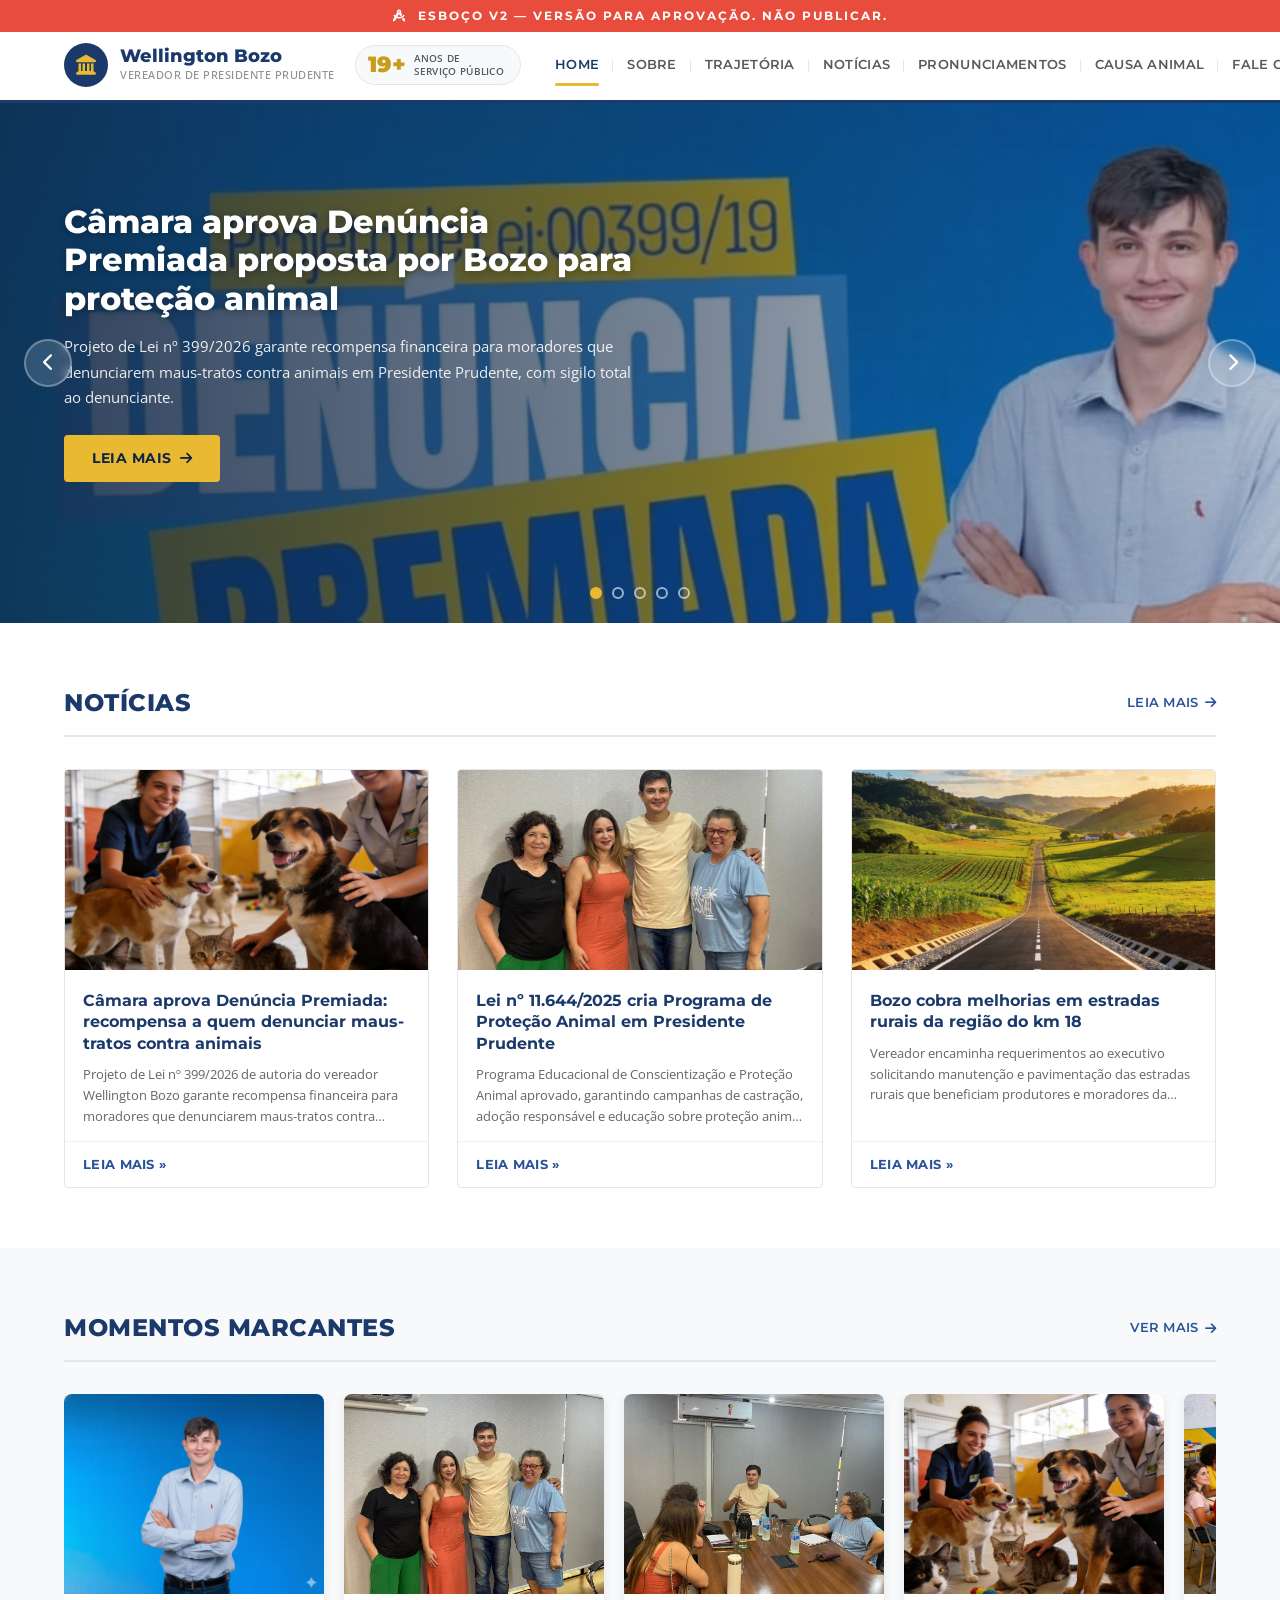
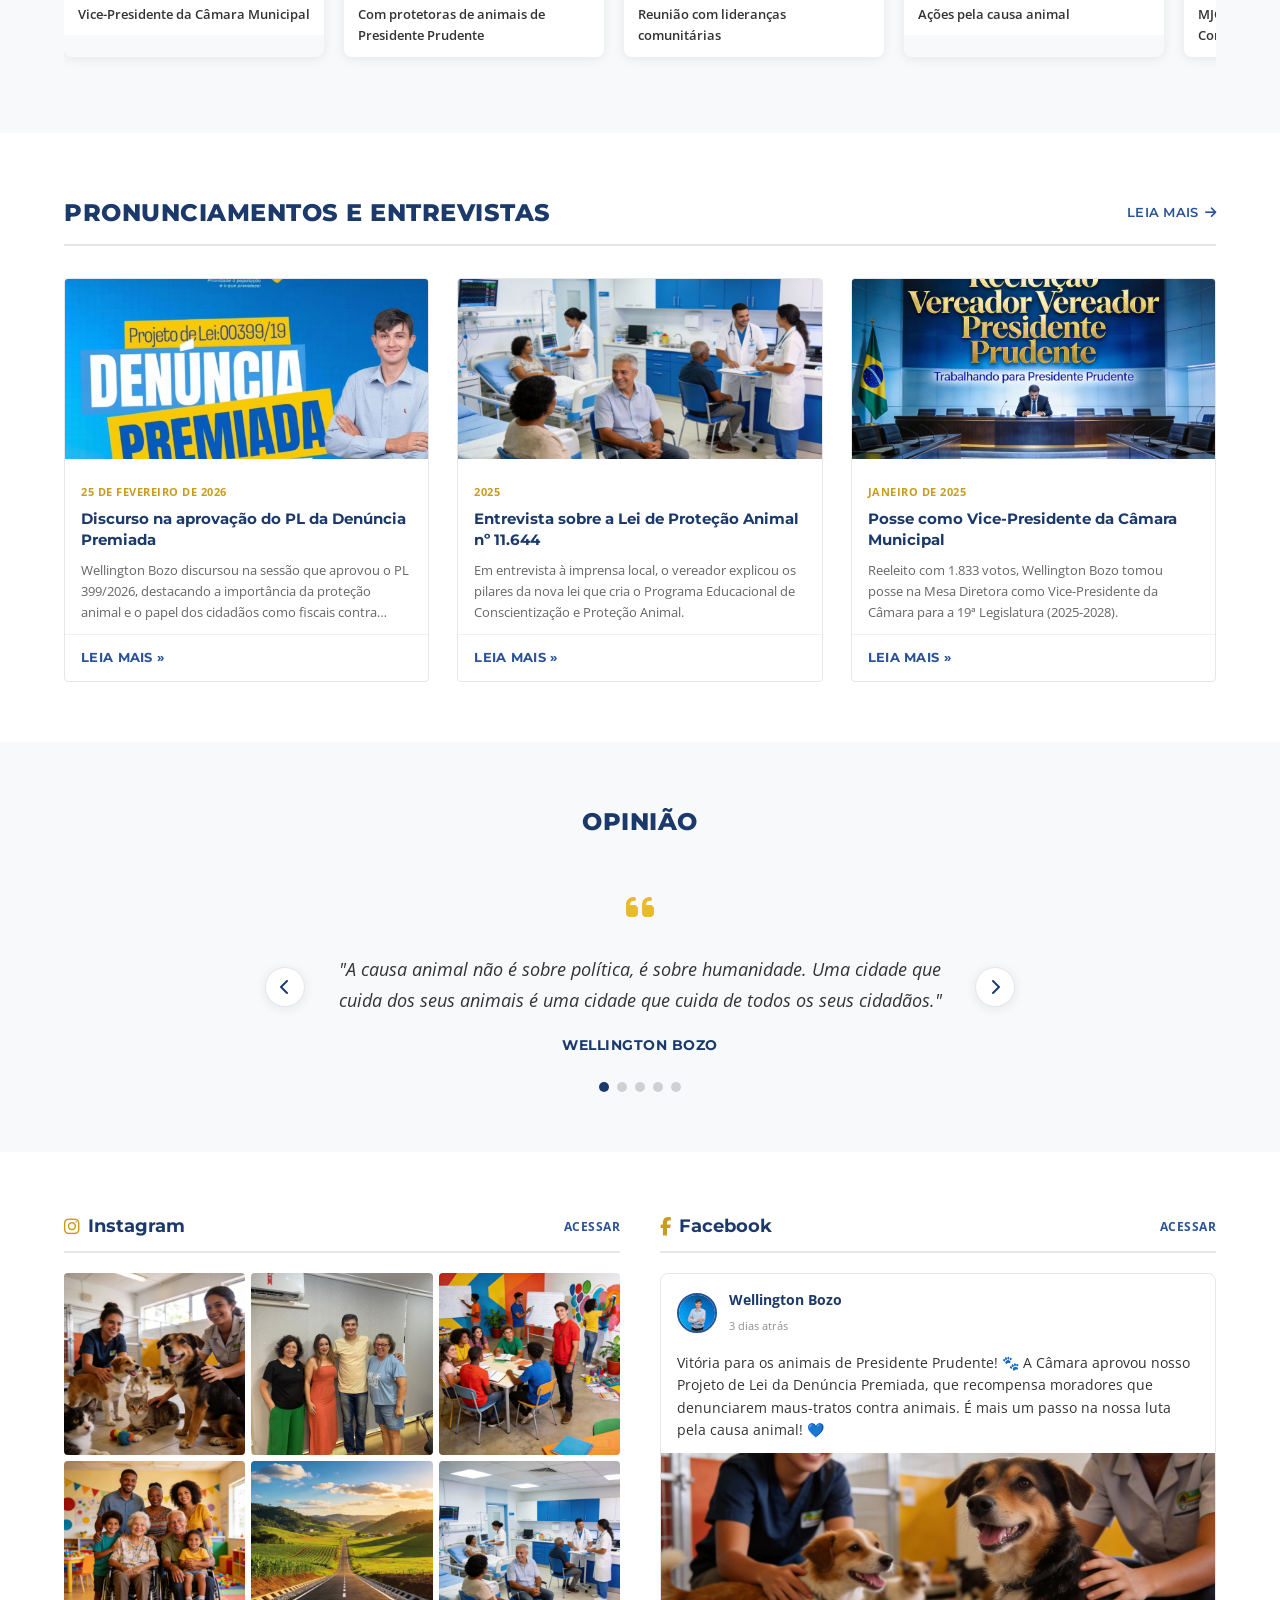
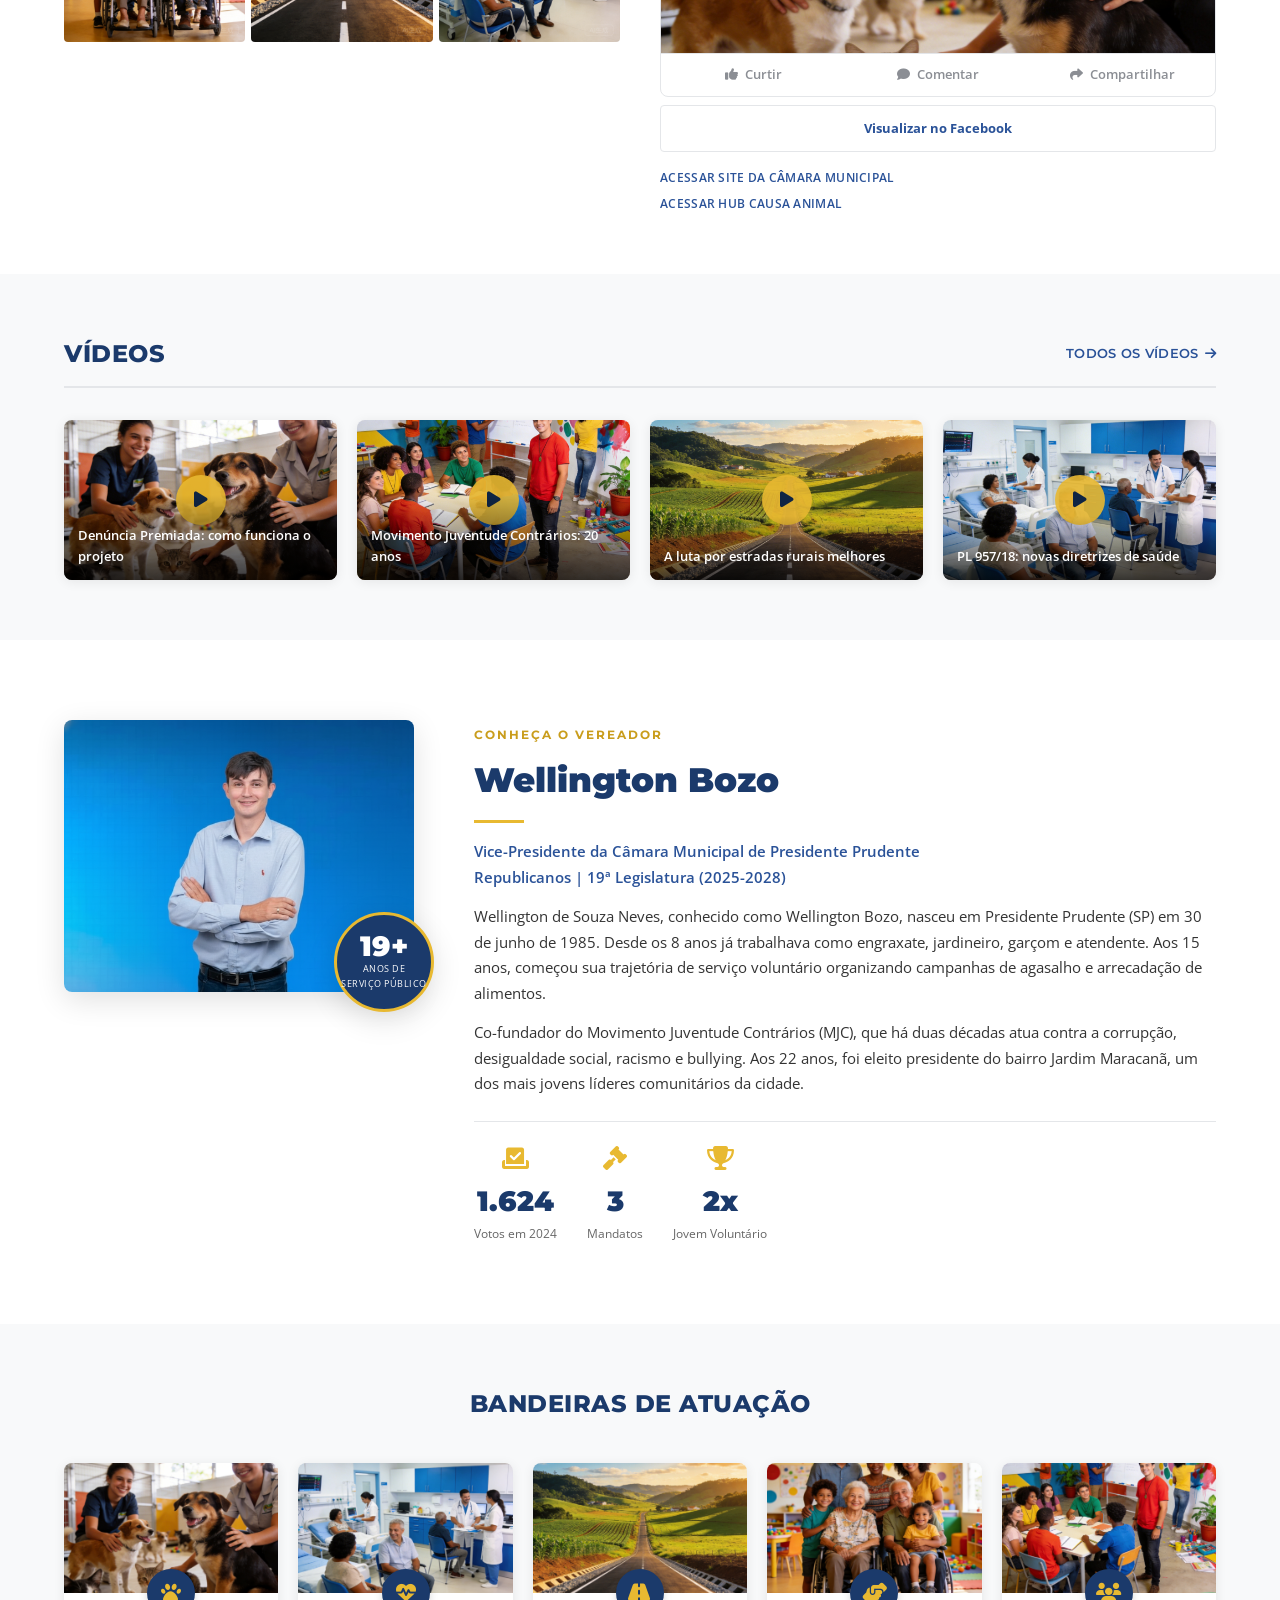
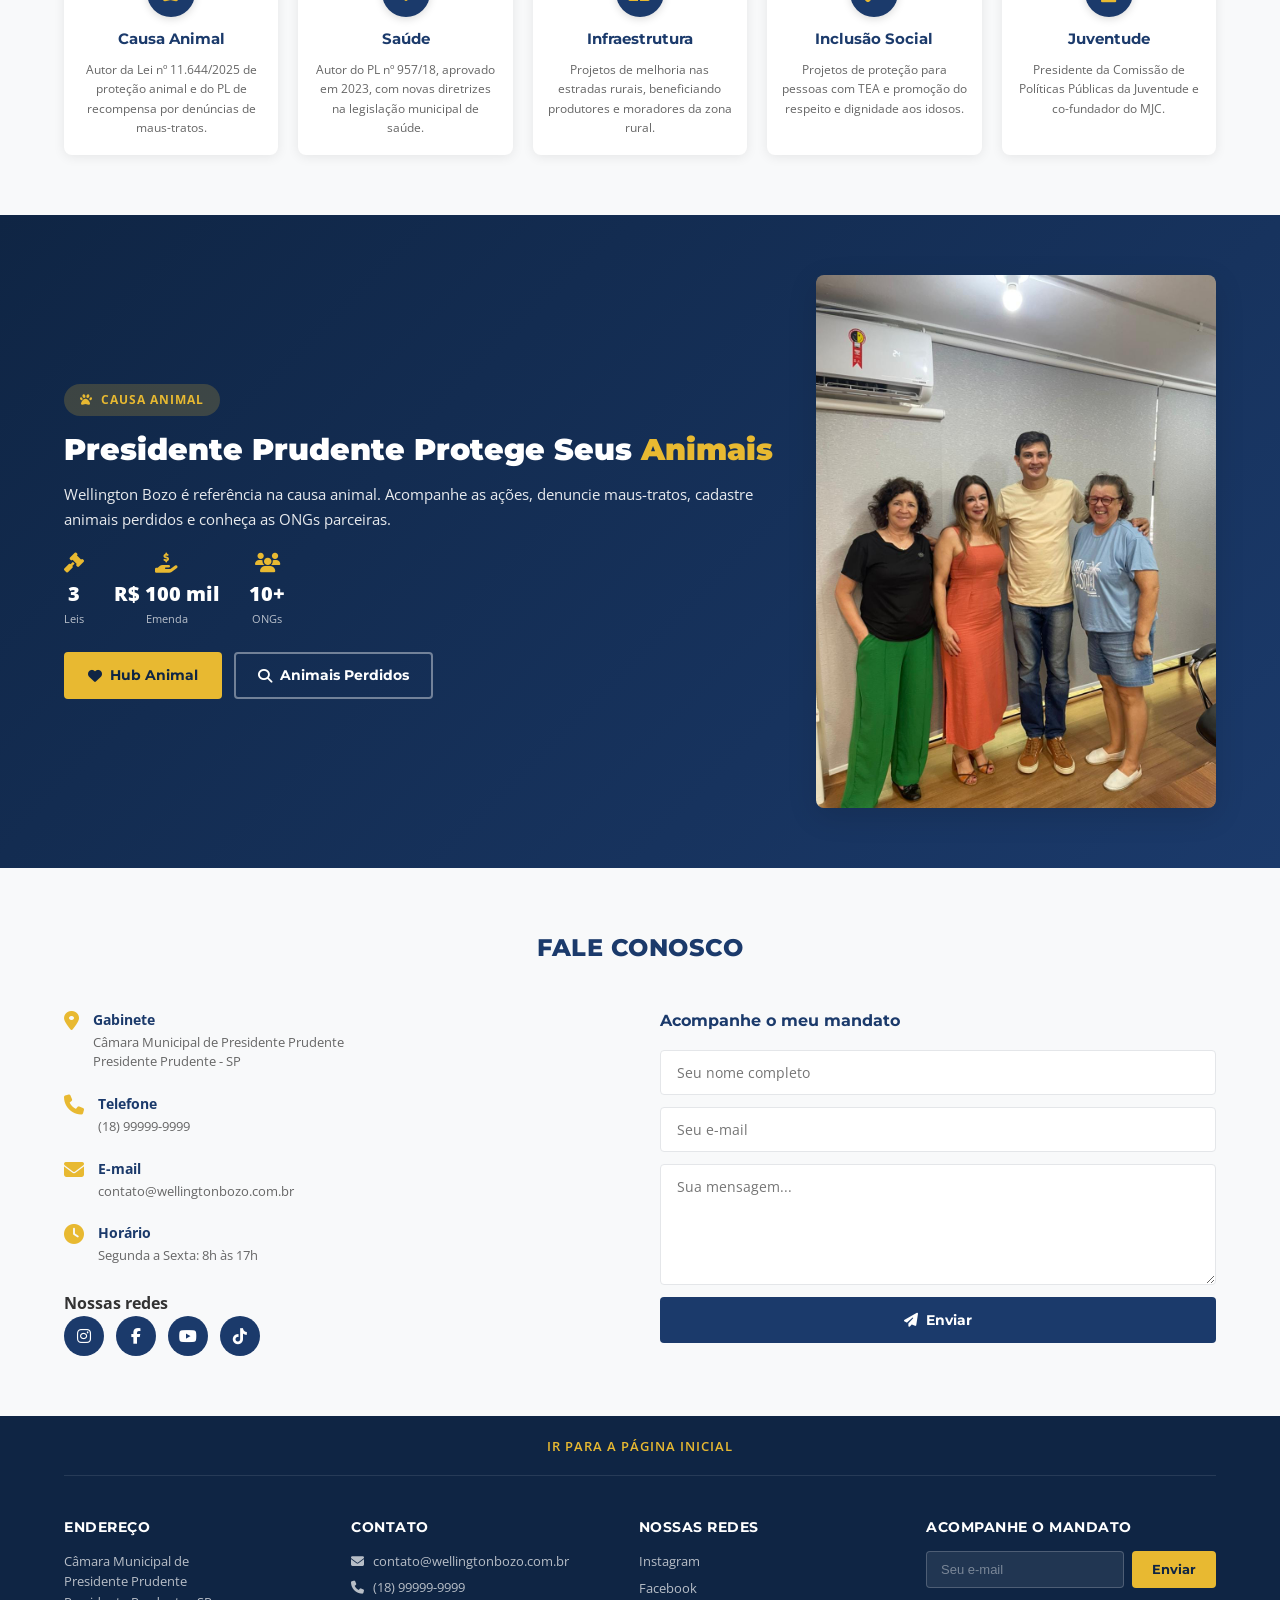
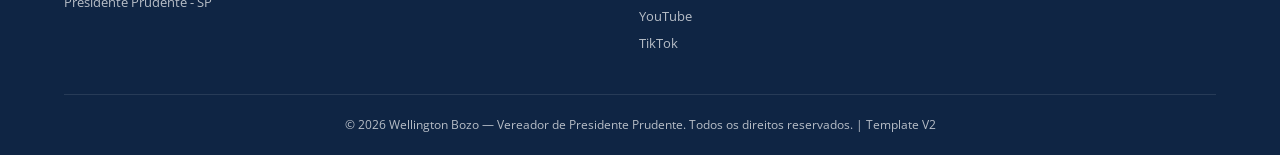
==== index.html @ 00876579 "first commit - template v2 Wellington Bozo" ====
<!DOCTYPE html>
<html lang="pt-BR">
<head>
    <meta charset="UTF-8">
    <meta name="viewport" content="width=device-width, initial-scale=1.0">
    <meta name="description" content="Wellington Bozo - Vereador de Presidente Prudente. Vice-Presidente da Câmara Municipal. Template V2 — Esboço para aprovação.">
    <title>Wellington Bozo | Vereador — Template V2</title>
    <link rel="preconnect" href="https://fonts.googleapis.com">
    <link rel="preconnect" href="https://fonts.gstatic.com" crossorigin>
    <link href="https://fonts.googleapis.com/css2?family=Montserrat:wght@400;500;600;700;800;900&family=Open+Sans:wght@400;500;600;700&display=swap" rel="stylesheet">
    <link rel="stylesheet" href="https://cdnjs.cloudflare.com/ajax/libs/font-awesome/6.5.1/css/all.min.css">
    <link rel="stylesheet" href="css/style-v2.css">
</head>
<body>

    <!-- ===== DRAFT NOTICE ===== -->
    <div class="draft-bar">
        <i class="fas fa-drafting-compass"></i> ESBOÇO V2 — Versão para aprovação. Não publicar.
    </div>

    <!-- ===== HEADER (Padrão Aécio Neves) ===== -->
    <header class="site-header" id="siteHeader">
        <div class="header-main">
            <div class="container">
                <div class="header-inner">
                    <!-- Logo -->
                    <a href="#" class="header-logo">
                        <div class="logo-badge">
                            <i class="fas fa-landmark"></i>
                        </div>
                        <div class="logo-info">
                            <span class="logo-name">Wellington Bozo</span>
                            <span class="logo-role">Vereador de Presidente Prudente</span>
                        </div>
                    </a>

                    <!-- Selo — como o "40 anos de vida pública" do Aécio -->
                    <a href="#sobre" class="header-stamp">
                        <span class="stamp-years">19+</span>
                        <span class="stamp-text">anos de<br>serviço público</span>
                    </a>

                    <!-- Nav -->
                    <nav class="header-nav" id="headerNav">
                        <a href="#inicio" class="header-nav-link active">Home</a>
                        <a href="#sobre" class="header-nav-link">Sobre</a>
                        <a href="#trajetoria" class="header-nav-link">Trajetória</a>
                        <a href="#noticias" class="header-nav-link">Notícias</a>
                        <a href="#pronunciamentos" class="header-nav-link">Pronunciamentos</a>
                        <a href="../causa-animal.html" class="header-nav-link">Causa Animal</a>
                        <a href="#contato" class="header-nav-link">Fale Conosco</a>
                    </nav>

                    <button class="mobile-toggle" id="mobileToggle" aria-label="Menu">
                        <span></span><span></span><span></span>
                    </button>
                </div>
            </div>
        </div>
    </header>

    <!-- ===== HERO CAROUSEL (Full-width como Aécio) ===== -->
    <section class="hero-carousel" id="inicio">
        <div class="hero-slides">
            <!-- Slide 1 -->
            <div class="hero-slide active" style="background-image: url('images/hero-denuncia-premiada.png');">
                <div class="hero-gradient"></div>
                <div class="container">
                    <div class="hero-slide-content">
                        <h2>Câmara aprova Denúncia Premiada proposta por Bozo para proteção animal</h2>
                        <p>Projeto de Lei nº 399/2026 garante recompensa financeira para moradores que denunciarem maus-tratos contra animais em Presidente Prudente, com sigilo total ao denunciante.</p>
                        <a href="../causa-animal.html" class="hero-btn">Leia mais <i class="fas fa-arrow-right"></i></a>
                    </div>
                </div>
            </div>
            <!-- Slide 2 -->
            <div class="hero-slide" style="background-image: url('images/hero-slide-2.jpg');">
                <div class="hero-gradient"></div>
                <div class="container">
                    <div class="hero-slide-content">
                        <h2>Wellington Bozo: "A causa animal não é sobre política, é sobre humanidade"</h2>
                        <p>Vice-Presidente da Câmara Municipal e autor da Lei nº 11.644/2025 de Proteção Animal, Wellington Bozo reafirma seu compromisso com Presidente Prudente.</p>
                        <a href="#sobre" class="hero-btn">Leia mais <i class="fas fa-arrow-right"></i></a>
                    </div>
                </div>
            </div>
            <!-- Slide 3 -->
            <div class="hero-slide" style="background-image: url('images/Vista_da_Catedral_-_Pra%C3%A7a_9_de_Julho_-_Presidente_Prudente_-_SP.jpg'); background-position: center 35%;">
                <div class="hero-gradient"></div>
                <div class="container">
                    <div class="hero-slide-content">
                        <h2>Bozo cobra melhorias em estradas rurais e reforça compromisso com infraestrutura</h2>
                        <p>Vereador encaminha requerimentos solicitando manutenção e pavimentação das estradas rurais da região do km 18, beneficiando produtores e moradores da zona rural.</p>
                        <a href="#noticias" class="hero-btn">Leia mais <i class="fas fa-arrow-right"></i></a>
                    </div>
                </div>
            </div>
            <!-- Slide 4 -->
            <div class="hero-slide" style="background-image: url('images/bozo-protetoras.jpg');">
                <div class="hero-gradient"></div>
                <div class="container">
                    <div class="hero-slide-content">
                        <h2>Wellington Bozo reeleito Vice-Presidente da Câmara para a 19ª Legislatura</h2>
                        <p>Com 1.833 votos pelo Republicanos, Bozo assume mais um mandato com foco em causa animal, saúde, infraestrutura rural, inclusão social e juventude.</p>
                        <a href="#trajetoria" class="hero-btn">Leia mais <i class="fas fa-arrow-right"></i></a>
                    </div>
                </div>
            </div>
            <!-- Slide 5 -->
            <div class="hero-slide" style="background-image: url('images/hero-slide-3.jpg');">
                <div class="hero-gradient"></div>
                <div class="container">
                    <div class="hero-slide-content">
                        <h2>Lei nº 11.644/2025 cria Programa Educacional de Proteção Animal</h2>
                        <p>Programa garante campanhas de castração, adoção responsável e educação sobre proteção animal nas escolas do município de Presidente Prudente.</p>
                        <a href="../lei-11644-2025.html" class="hero-btn">Leia mais <i class="fas fa-arrow-right"></i></a>
                    </div>
                </div>
            </div>
        </div>
        <!-- Controls -->
        <button class="hero-arrow hero-arrow-prev" aria-label="Anterior"><i class="fas fa-chevron-left"></i></button>
        <button class="hero-arrow hero-arrow-next" aria-label="Próximo"><i class="fas fa-chevron-right"></i></button>
        <div class="hero-indicators">
            <button class="hero-indicator active" data-slide="0"></button>
            <button class="hero-indicator" data-slide="1"></button>
            <button class="hero-indicator" data-slide="2"></button>
            <button class="hero-indicator" data-slide="3"></button>
            <button class="hero-indicator" data-slide="4"></button>
        </div>
    </section>

    <!-- ===== NOTÍCIAS (Cards 3 colunas como Aécio) ===== -->
    <section class="noticias-section" id="noticias">
        <div class="container">
            <div class="section-top">
                <h2 class="section-heading">Notícias</h2>
                <a href="#" class="section-more">Leia mais <i class="fas fa-arrow-right"></i></a>
            </div>
            <div class="noticias-grid">
                <!-- Card 1 -->
                <a href="#" class="noticia-card">
                    <div class="noticia-card-img">
                        <img src="images/causa-animal.jpg" alt="Denúncia Premiada aprovada na Câmara" loading="lazy">
                    </div>
                    <div class="noticia-card-body">
                        <h3>Câmara aprova Denúncia Premiada: recompensa a quem denunciar maus-tratos contra animais</h3>
                        <p>Projeto de Lei nº 399/2026 de autoria do vereador Wellington Bozo garante recompensa financeira para moradores que denunciarem maus-tratos contra animais em Presidente Prudente.</p>
                    </div>
                    <span class="noticia-card-link">Leia mais &raquo;</span>
                </a>
                <!-- Card 2 -->
                <a href="../lei-11644-2025.html" class="noticia-card">
                    <div class="noticia-card-img">
                        <img src="images/bozo-protetoras.jpg" alt="Lei de Proteção Animal" loading="lazy">
                    </div>
                    <div class="noticia-card-body">
                        <h3>Lei nº 11.644/2025 cria Programa de Proteção Animal em Presidente Prudente</h3>
                        <p>Programa Educacional de Conscientização e Proteção Animal aprovado, garantindo campanhas de castração, adoção responsável e educação sobre proteção animal nas escolas.</p>
                    </div>
                    <span class="noticia-card-link">Leia mais &raquo;</span>
                </a>
                <!-- Card 3 -->
                <a href="#" class="noticia-card">
                    <div class="noticia-card-img">
                        <img src="images/infraestrutura.jpg" alt="Infraestrutura rural" loading="lazy">
                    </div>
                    <div class="noticia-card-body">
                        <h3>Bozo cobra melhorias em estradas rurais da região do km 18</h3>
                        <p>Vereador encaminha requerimentos ao executivo solicitando manutenção e pavimentação das estradas rurais que beneficiam produtores e moradores da zona rural.</p>
                    </div>
                    <span class="noticia-card-link">Leia mais &raquo;</span>
                </a>
            </div>
        </div>
    </section>

    <!-- ===== ENCONTROS / GALERIA (Scroll horizontal como Aécio) ===== -->
    <section class="encontros-section" id="trajetoria">
        <div class="container">
            <div class="section-top">
                <h2 class="section-heading">Momentos Marcantes</h2>
                <a href="#" class="section-more">Ver mais <i class="fas fa-arrow-right"></i></a>
            </div>
            <div class="encontros-scroll">
                <div class="encontro-item">
                    <img src="images/bozo-perfil.png" alt="Wellington Bozo - Vice-Presidente da Câmara" loading="lazy">
                    <span class="encontro-caption">Vice-Presidente da Câmara Municipal</span>
                </div>
                <div class="encontro-item">
                    <img src="images/bozo-protetoras.jpg" alt="Bozo com protetoras de animais" loading="lazy">
                    <span class="encontro-caption">Com protetoras de animais de Presidente Prudente</span>
                </div>
                <div class="encontro-item">
                    <img src="images/bozo-reuniao.jpg" alt="Reunião comunitária" loading="lazy">
                    <span class="encontro-caption">Reunião com lideranças comunitárias</span>
                </div>
                <div class="encontro-item">
                    <img src="images/causa-animal.jpg" alt="Ações pela causa animal" loading="lazy">
                    <span class="encontro-caption">Ações pela causa animal</span>
                </div>
                <div class="encontro-item">
                    <img src="images/juventude.jpg" alt="Juventude" loading="lazy">
                    <span class="encontro-caption">MJC — Movimento Juventude Contrários</span>
                </div>
                <div class="encontro-item">
                    <img src="images/inclusao.jpg" alt="Inclusão social" loading="lazy">
                    <span class="encontro-caption">Projetos de inclusão social</span>
                </div>
                <div class="encontro-item">
                    <img src="images/hero-slide-2.jpg" alt="Comunidade" loading="lazy">
                    <span class="encontro-caption">Nas comunidades de Presidente Prudente</span>
                </div>
            </div>
        </div>
    </section>

    <!-- ===== PRONUNCIAMENTOS E ENTREVISTAS (Cards como Aécio) ===== -->
    <section class="pronunciamentos-section" id="pronunciamentos">
        <div class="container">
            <div class="section-top">
                <h2 class="section-heading">Pronunciamentos e Entrevistas</h2>
                <a href="#" class="section-more">Leia mais <i class="fas fa-arrow-right"></i></a>
            </div>
            <div class="pronunc-grid">
                <a href="#" class="pronunc-card">
                    <div class="pronunc-card-img">
                        <img src="images/hero-denuncia-premiada.png" alt="Discurso na aprovação do PL" loading="lazy">
                    </div>
                    <div class="pronunc-card-body">
                        <span class="pronunc-date">25 de fevereiro de 2026</span>
                        <h3>Discurso na aprovação do PL da Denúncia Premiada</h3>
                        <p>Wellington Bozo discursou na sessão que aprovou o PL 399/2026, destacando a importância da proteção animal e o papel dos cidadãos como fiscais contra maus-tratos.</p>
                    </div>
                    <span class="pronunc-link">Leia mais &raquo;</span>
                </a>
                <a href="../lei-11644-2025.html" class="pronunc-card">
                    <div class="pronunc-card-img">
                        <img src="images/saude.jpg" alt="Entrevista sobre Lei de Proteção" loading="lazy">
                    </div>
                    <div class="pronunc-card-body">
                        <span class="pronunc-date">2025</span>
                        <h3>Entrevista sobre a Lei de Proteção Animal nº 11.644</h3>
                        <p>Em entrevista à imprensa local, o vereador explicou os pilares da nova lei que cria o Programa Educacional de Conscientização e Proteção Animal.</p>
                    </div>
                    <span class="pronunc-link">Leia mais &raquo;</span>
                </a>
                <a href="#" class="pronunc-card">
                    <div class="pronunc-card-img">
                        <img src="images/hero-slide-1.jpg" alt="Posse como Vice-Presidente" loading="lazy">
                    </div>
                    <div class="pronunc-card-body">
                        <span class="pronunc-date">Janeiro de 2025</span>
                        <h3>Posse como Vice-Presidente da Câmara Municipal</h3>
                        <p>Reeleito com 1.833 votos, Wellington Bozo tomou posse na Mesa Diretora como Vice-Presidente da Câmara para a 19ª Legislatura (2025-2028).</p>
                    </div>
                    <span class="pronunc-link">Leia mais &raquo;</span>
                </a>
            </div>
        </div>
    </section>

    <!-- ===== OPINIÃO (Carrossel com setas como Aécio) ===== -->
    <section class="opiniao-section">
        <div class="container">
            <h2 class="section-heading section-heading-center">Opinião</h2>
            <div class="opiniao-carousel">
                <button class="opiniao-arrow opiniao-prev" aria-label="Anterior"><i class="fas fa-chevron-left"></i></button>
                <button class="opiniao-arrow opiniao-next" aria-label="Próximo"><i class="fas fa-chevron-right"></i></button>

                <div class="opiniao-slide active">
                    <div class="opiniao-icon"><i class="fas fa-quote-left"></i></div>
                    <blockquote>"A causa animal não é sobre política, é sobre humanidade. Uma cidade que cuida dos seus animais é uma cidade que cuida de todos os seus cidadãos."</blockquote>
                    <cite>Wellington Bozo</cite>
                </div>
                <div class="opiniao-slide">
                    <div class="opiniao-icon"><i class="fas fa-quote-left"></i></div>
                    <blockquote>"O verdadeiro líder é aquele que nasceu no chão da comunidade e entende as necessidades do povo porque viveu cada uma delas."</blockquote>
                    <cite>Wellington Bozo</cite>
                </div>
                <div class="opiniao-slide">
                    <div class="opiniao-icon"><i class="fas fa-quote-left"></i></div>
                    <blockquote>"Nenhuma criança deve crescer sem oportunidade. O Movimento Juventude Contrários nasceu para mostrar que os jovens da periferia têm voz e força para transformar."</blockquote>
                    <cite>Wellington Bozo</cite>
                </div>
                <div class="opiniao-slide">
                    <div class="opiniao-icon"><i class="fas fa-quote-left"></i></div>
                    <blockquote>"A saúde pública não pode ser privilégio. Nosso PL 957/18 trouxe novas diretrizes para que o atendimento chegue a quem mais precisa, nos bairros mais distantes."</blockquote>
                    <cite>Wellington Bozo</cite>
                </div>
                <div class="opiniao-slide">
                    <div class="opiniao-icon"><i class="fas fa-quote-left"></i></div>
                    <blockquote>"As estradas rurais são artérias que alimentam a cidade. Cuidar da infraestrutura rural é cuidar da economia e das famílias de Presidente Prudente."</blockquote>
                    <cite>Wellington Bozo</cite>
                </div>

                <div class="opiniao-dots"></div>
            </div>
        </div>
    </section>

    <!-- ===== REDES SOCIAIS (Instagram + Facebook como Aécio) ===== -->
    <section class="redes-section">
        <div class="container">
            <div class="redes-grid">
                <!-- Instagram -->
                <div class="rede-block">
                    <div class="rede-header">
                        <h3><i class="fab fa-instagram"></i> Instagram</h3>
                        <a href="https://www.instagram.com/bozowellington/" target="_blank" class="rede-access">acessar</a>
                    </div>
                    <div class="insta-grid">
                        <a href="https://www.instagram.com/bozowellington/" target="_blank" class="insta-item">
                            <img src="images/causa-animal.jpg" alt="Post Instagram" loading="lazy">
                        </a>
                        <a href="https://www.instagram.com/bozowellington/" target="_blank" class="insta-item">
                            <img src="images/bozo-protetoras.jpg" alt="Post Instagram" loading="lazy">
                        </a>
                        <a href="https://www.instagram.com/bozowellington/" target="_blank" class="insta-item">
                            <img src="images/juventude.jpg" alt="Post Instagram" loading="lazy">
                        </a>
                        <a href="https://www.instagram.com/bozowellington/" target="_blank" class="insta-item">
                            <img src="images/inclusao.jpg" alt="Post Instagram" loading="lazy">
                        </a>
                        <a href="https://www.instagram.com/bozowellington/" target="_blank" class="insta-item">
                            <img src="images/infraestrutura.jpg" alt="Post Instagram" loading="lazy">
                        </a>
                        <a href="https://www.instagram.com/bozowellington/" target="_blank" class="insta-item">
                            <img src="images/saude.jpg" alt="Post Instagram" loading="lazy">
                        </a>
                    </div>
                </div>
                <!-- Facebook -->
                <div class="rede-block">
                    <div class="rede-header">
                        <h3><i class="fab fa-facebook-f"></i> Facebook</h3>
                        <a href="https://www.facebook.com/VereadorWellingtonBozo/" target="_blank" class="rede-access">acessar</a>
                    </div>
                    <div class="fb-embed">
                        <div class="fb-post">
                            <div class="fb-post-header">
                                <div class="fb-avatar"><img src="images/bozo-perfil.png" alt="WB"></div>
                                <div class="fb-meta">
                                    <strong>Wellington Bozo</strong>
                                    <span>3 dias atrás</span>
                                </div>
                            </div>
                            <p class="fb-text">Vitória para os animais de Presidente Prudente! 🐾 A Câmara aprovou nosso Projeto de Lei da Denúncia Premiada, que recompensa moradores que denunciarem maus-tratos contra animais. É mais um passo na nossa luta pela causa animal! 💙</p>
                            <div class="fb-image">
                                <img src="images/causa-animal.jpg" alt="Post Facebook" loading="lazy">
                            </div>
                            <div class="fb-actions">
                                <span><i class="fas fa-thumbs-up"></i> Curtir</span>
                                <span><i class="fas fa-comment"></i> Comentar</span>
                                <span><i class="fas fa-share"></i> Compartilhar</span>
                            </div>
                        </div>
                        <a href="https://www.facebook.com/VereadorWellingtonBozo/" target="_blank" class="fb-view-link">Visualizar no Facebook</a>
                    </div>
                    <div class="parceiros-links">
                        <a href="https://camarapprudente.sp.gov.br/" target="_blank">Acessar site da Câmara Municipal</a>
                        <a href="../causa-animal.html">Acessar Hub Causa Animal</a>
                    </div>
                </div>
            </div>
        </div>
    </section>

    <!-- ===== VÍDEOS (Grid como Aécio) ===== -->
    <section class="videos-section">
        <div class="container">
            <div class="section-top">
                <h2 class="section-heading">Vídeos</h2>
                <a href="https://www.youtube.com/" target="_blank" class="section-more">Todos os vídeos <i class="fas fa-arrow-right"></i></a>
            </div>
            <div class="videos-grid">
                <div class="video-thumb">
                    <img src="images/causa-animal.jpg" alt="Denúncia Premiada" loading="lazy">
                    <div class="video-play"><i class="fas fa-play"></i></div>
                    <span class="video-caption">Denúncia Premiada: como funciona o projeto</span>
                </div>
                <div class="video-thumb">
                    <img src="images/juventude.jpg" alt="MJC 20 anos" loading="lazy">
                    <div class="video-play"><i class="fas fa-play"></i></div>
                    <span class="video-caption">Movimento Juventude Contrários: 20 anos</span>
                </div>
                <div class="video-thumb">
                    <img src="images/infraestrutura.jpg" alt="Estradas rurais" loading="lazy">
                    <div class="video-play"><i class="fas fa-play"></i></div>
                    <span class="video-caption">A luta por estradas rurais melhores</span>
                </div>
                <div class="video-thumb">
                    <img src="images/saude.jpg" alt="PL Saúde" loading="lazy">
                    <div class="video-play"><i class="fas fa-play"></i></div>
                    <span class="video-caption">PL 957/18: novas diretrizes de saúde</span>
                </div>
            </div>
        </div>
    </section>

    <!-- ===== SOBRE / BIOGRAFIA ===== -->
    <section class="sobre-section" id="sobre">
        <div class="container">
            <div class="sobre-layout">
                <div class="sobre-photo">
                    <img src="images/bozo-perfil.png" alt="Wellington Bozo">
                    <div class="sobre-stamp">
                        <span class="stamp-num">19+</span>
                        <span class="stamp-txt">Anos de<br>Serviço Público</span>
                    </div>
                </div>
                <div class="sobre-body">
                    <span class="sobre-tag">Conheça o Vereador</span>
                    <h2>Wellington Bozo</h2>
                    <div class="sobre-divider"></div>
                    <p class="sobre-role">Vice-Presidente da Câmara Municipal de Presidente Prudente<br>Republicanos | 19ª Legislatura (2025-2028)</p>
                    <p>Wellington de Souza Neves, conhecido como Wellington Bozo, nasceu em Presidente Prudente (SP) em 30 de junho de 1985. Desde os 8 anos já trabalhava como engraxate, jardineiro, garçom e atendente. Aos 15 anos, começou sua trajetória de serviço voluntário organizando campanhas de agasalho e arrecadação de alimentos.</p>
                    <p>Co-fundador do Movimento Juventude Contrários (MJC), que há duas décadas atua contra a corrupção, desigualdade social, racismo e bullying. Aos 22 anos, foi eleito presidente do bairro Jardim Maracanã, um dos mais jovens líderes comunitários da cidade.</p>
                    <div class="sobre-stats-row">
                        <div class="sobre-stat-item">
                            <i class="fas fa-vote-yea"></i>
                            <strong data-count="1833">0</strong>
                            <span>Votos em 2024</span>
                        </div>
                        <div class="sobre-stat-item">
                            <i class="fas fa-gavel"></i>
                            <strong data-count="3">0</strong>
                            <span>Mandatos</span>
                        </div>
                        <div class="sobre-stat-item">
                            <i class="fas fa-trophy"></i>
                            <strong>2x</strong>
                            <span>Jovem Voluntário</span>
                        </div>
                    </div>
                </div>
            </div>
        </div>
    </section>

    <!-- ===== BANDEIRAS DE ATUAÇÃO ===== -->
    <section class="bandeiras-section">
        <div class="container">
            <h2 class="section-heading section-heading-center">Bandeiras de Atuação</h2>
            <div class="bandeiras-row">
                <div class="bandeira-card">
                    <div class="bandeira-img"><img src="images/causa-animal.jpg" alt="Causa Animal" loading="lazy"></div>
                    <div class="bandeira-icon"><i class="fas fa-paw"></i></div>
                    <h3>Causa Animal</h3>
                    <p>Autor da Lei nº 11.644/2025 de proteção animal e do PL de recompensa por denúncias de maus-tratos.</p>
                </div>
                <div class="bandeira-card">
                    <div class="bandeira-img"><img src="images/saude.jpg" alt="Saúde" loading="lazy"></div>
                    <div class="bandeira-icon"><i class="fas fa-heartbeat"></i></div>
                    <h3>Saúde</h3>
                    <p>Autor do PL nº 957/18, aprovado em 2023, com novas diretrizes na legislação municipal de saúde.</p>
                </div>
                <div class="bandeira-card">
                    <div class="bandeira-img"><img src="images/infraestrutura.jpg" alt="Infraestrutura Rural" loading="lazy"></div>
                    <div class="bandeira-icon"><i class="fas fa-road"></i></div>
                    <h3>Infraestrutura</h3>
                    <p>Projetos de melhoria nas estradas rurais, beneficiando produtores e moradores da zona rural.</p>
                </div>
                <div class="bandeira-card">
                    <div class="bandeira-img"><img src="images/inclusao.jpg" alt="Inclusão Social" loading="lazy"></div>
                    <div class="bandeira-icon"><i class="fas fa-hands-helping"></i></div>
                    <h3>Inclusão Social</h3>
                    <p>Projetos de proteção para pessoas com TEA e promoção do respeito e dignidade aos idosos.</p>
                </div>
                <div class="bandeira-card">
                    <div class="bandeira-img"><img src="images/juventude.jpg" alt="Juventude" loading="lazy"></div>
                    <div class="bandeira-icon"><i class="fas fa-users"></i></div>
                    <h3>Juventude</h3>
                    <p>Presidente da Comissão de Políticas Públicas da Juventude e co-fundador do MJC.</p>
                </div>
            </div>
        </div>
    </section>

    <!-- ===== CAUSA ANIMAL BANNER ===== -->
    <section class="animal-cta">
        <div class="container">
            <div class="animal-cta-inner">
                <div class="animal-cta-text">
                    <span class="animal-label"><i class="fas fa-paw"></i> Causa Animal</span>
                    <h2>Presidente Prudente Protege Seus <span>Animais</span></h2>
                    <p>Wellington Bozo é referência na causa animal. Acompanhe as ações, denuncie maus-tratos, cadastre animais perdidos e conheça as ONGs parceiras.</p>
                    <div class="animal-mini-stats">
                        <div><i class="fas fa-gavel"></i><strong>3</strong><span>Leis</span></div>
                        <div><i class="fas fa-hand-holding-usd"></i><strong>R$ 100 mil</strong><span>Emenda</span></div>
                        <div><i class="fas fa-users"></i><strong>10+</strong><span>ONGs</span></div>
                    </div>
                    <div class="animal-btns">
                        <a href="../causa-animal.html" class="btn-animal-primary"><i class="fas fa-heart"></i> Hub Animal</a>
                        <a href="../animais-perdidos.html" class="btn-animal-outline"><i class="fas fa-search"></i> Animais Perdidos</a>
                    </div>
                </div>
                <div class="animal-cta-photo">
                    <img src="images/bozo-protetoras.jpg" alt="Causa Animal — Wellington Bozo" loading="lazy">
                </div>
            </div>
        </div>
    </section>

    <!-- ===== CONTATO / FALE CONOSCO ===== -->
    <section class="contato-section" id="contato">
        <div class="container">
            <h2 class="section-heading section-heading-center">Fale Conosco</h2>
            <div class="contato-layout">
                <div class="contato-info">
                    <div class="contato-item">
                        <i class="fas fa-map-marker-alt"></i>
                        <div>
                            <h4>Gabinete</h4>
                            <p>Câmara Municipal de Presidente Prudente<br>Presidente Prudente - SP</p>
                        </div>
                    </div>
                    <div class="contato-item">
                        <i class="fas fa-phone"></i>
                        <div>
                            <h4>Telefone</h4>
                            <p>(18) 99999-9999</p>
                        </div>
                    </div>
                    <div class="contato-item">
                        <i class="fas fa-envelope"></i>
                        <div>
                            <h4>E-mail</h4>
                            <p>contato@wellingtonbozo.com.br</p>
                        </div>
                    </div>
                    <div class="contato-item">
                        <i class="fas fa-clock"></i>
                        <div>
                            <h4>Horário</h4>
                            <p>Segunda a Sexta: 8h às 17h</p>
                        </div>
                    </div>
                    <h4 style="margin-top: 24px;">Nossas redes</h4>
                    <div class="contato-social">
                        <a href="https://www.instagram.com/bozowellington/" target="_blank"><i class="fab fa-instagram"></i></a>
                        <a href="https://www.facebook.com/VereadorWellingtonBozo/" target="_blank"><i class="fab fa-facebook-f"></i></a>
                        <a href="#"><i class="fab fa-youtube"></i></a>
                        <a href="#"><i class="fab fa-tiktok"></i></a>
                    </div>
                </div>
                <div class="contato-form-wrap">
                    <h4>Acompanhe o meu mandato</h4>
                    <form class="contato-form" id="contactForm">
                        <input type="text" name="name" placeholder="Seu nome completo" required>
                        <input type="email" name="email" placeholder="Seu e-mail" required>
                        <textarea name="message" placeholder="Sua mensagem..." rows="5" required></textarea>
                        <button type="submit"><i class="fas fa-paper-plane"></i> Enviar</button>
                    </form>
                </div>
            </div>
        </div>
    </section>

    <!-- ===== FOOTER (Padrão Aécio) ===== -->
    <footer class="site-footer">
        <div class="container">
            <div class="footer-top">
                <a href="#inicio" class="footer-home-link">Ir para a página inicial</a>
            </div>
            <div class="footer-grid">
                <div class="footer-col">
                    <h4>Endereço</h4>
                    <p>Câmara Municipal de<br>Presidente Prudente<br>Presidente Prudente - SP</p>
                </div>
                <div class="footer-col">
                    <h4>Contato</h4>
                    <p><a href="mailto:contato@wellingtonbozo.com.br"><i class="fas fa-envelope"></i> contato@wellingtonbozo.com.br</a></p>
                    <p><a href="tel:+5518999999999"><i class="fas fa-phone"></i> (18) 99999-9999</a></p>
                </div>
                <div class="footer-col">
                    <h4>Nossas redes</h4>
                    <div class="footer-social-links">
                        <a href="https://www.instagram.com/bozowellington/" target="_blank">Instagram</a>
                        <a href="https://www.facebook.com/VereadorWellingtonBozo/" target="_blank">Facebook</a>
                        <a href="#">YouTube</a>
                        <a href="#">TikTok</a>
                    </div>
                </div>
                <div class="footer-col">
                    <h4>Acompanhe o mandato</h4>
                    <form class="footer-newsletter">
                        <input type="email" placeholder="Seu e-mail">
                        <button type="submit">Enviar</button>
                    </form>
                </div>
            </div>
            <div class="footer-bottom">
                <p>&copy; 2026 Wellington Bozo — Vereador de Presidente Prudente. Todos os direitos reservados. | Template V2</p>
            </div>
        </div>
    </footer>

    <!-- Back to Top -->
    <a href="#inicio" class="back-top" id="backToTop"><i class="fas fa-chevron-up"></i></a>

    <script src="js/main-v2.js"></script>
</body>
</html>
---- css/style-v2.css ----
/* ============================================
   WELLINGTON BOZO — TEMPLATE V2 CSS
   Padrão Aécio Neves / Editorial Político
   ============================================ */

/* ---------- RESET & VARIABLES ---------- */
*, *::before, *::after { box-sizing: border-box; margin: 0; padding: 0; }

:root {
    --primary: #1B3A6B;
    --primary-dark: #0F2544;
    --primary-light: #2A5298;
    --accent: #E8B931;
    --accent-dark: #C99D1C;
    --white: #FFFFFF;
    --gray-50: #F8F9FA;
    --gray-100: #F0F1F3;
    --gray-200: #E4E6E9;
    --gray-300: #CED0D4;
    --gray-400: #8B8E94;
    --gray-600: #555962;
    --gray-800: #2D2F33;
    --text: #333;
    --text-light: #666;
    --radius: 4px;
    --radius-lg: 8px;
    --shadow: 0 2px 12px rgba(0,0,0,.08);
    --shadow-lg: 0 8px 30px rgba(0,0,0,.12);
    --font-heading: 'Montserrat', sans-serif;
    --font-body: 'Open Sans', sans-serif;
    --container: 1200px;
    --header-h: 70px;
}

html { scroll-behavior: smooth; }
body {
    font-family: var(--font-body);
    color: var(--text);
    line-height: 1.65;
    background: var(--white);
    overflow-x: hidden;
}
img { display: block; max-width: 100%; height: auto; }
a { text-decoration: none; color: inherit; transition: color .2s; }
.container { width: 100%; max-width: var(--container); margin: 0 auto; padding: 0 24px; }

/* ---------- DRAFT BAR ---------- */
.draft-bar {
    position: fixed; top: 0; left: 0; width: 100%; z-index: 9999;
    background: #E74C3C; color: #fff; text-align: center;
    padding: 6px 16px; font-size: 12px; font-weight: 700;
    letter-spacing: 2px; text-transform: uppercase;
    font-family: var(--font-heading);
}
.draft-bar i { margin-right: 6px; }
body { padding-top: 30px; }

/* ========================================
   HEADER — Padrão Aécio Neves
   ======================================== */
.site-header {
    position: sticky; top: 30px; left: 0; width: 100%; z-index: 1000;
    background: var(--white);
    border-bottom: 3px solid var(--primary);
    transition: box-shadow .3s;
}
.site-header.scrolled { box-shadow: var(--shadow-lg); }

.header-inner {
    display: flex;
    align-items: center;
    height: var(--header-h);
    gap: 20px;
}

/* Logo */
.header-logo {
    display: flex; align-items: center; gap: 12px;
    flex-shrink: 0;
}
.logo-badge {
    width: 44px; height: 44px;
    background: var(--primary);
    border-radius: 50%;
    display: flex; align-items: center; justify-content: center;
    color: var(--accent); font-size: 20px;
}
.logo-info { display: flex; flex-direction: column; }
.logo-name {
    font-family: var(--font-heading);
    font-weight: 800; font-size: 18px; color: var(--primary);
    line-height: 1.15;
}
.logo-role {
    font-size: 11px; color: var(--gray-400); font-weight: 500;
    text-transform: uppercase; letter-spacing: .5px;
}

/* Stamp — selo como "40 anos de vida pública" do Aécio */
.header-stamp {
    display: flex; align-items: center; gap: 8px;
    background: var(--gray-50); border: 1px solid var(--gray-200);
    border-radius: 50px; padding: 6px 16px 6px 12px;
    flex-shrink: 0; transition: background .2s;
}
.header-stamp:hover { background: var(--gray-100); }
.stamp-years {
    font-family: var(--font-heading);
    font-weight: 900; font-size: 22px; color: var(--accent-dark);
    line-height: 1;
}
.stamp-text {
    font-size: 10px; color: var(--gray-600);
    line-height: 1.3; text-transform: uppercase;
    letter-spacing: .3px; font-weight: 600;
}

/* Nav — estilo Aécio: links simples separados por pipe */
.header-nav {
    display: flex; align-items: center; gap: 0;
    margin-left: auto;
}
.header-nav-link {
    font-family: var(--font-heading);
    font-size: 13px; font-weight: 600;
    color: var(--gray-600); padding: 8px 14px;
    text-transform: uppercase; letter-spacing: .3px;
    position: relative; transition: color .2s;
    white-space: nowrap;
}
.header-nav-link:hover,
.header-nav-link.active { color: var(--primary); }
.header-nav-link.active::after {
    content: ''; position: absolute;
    bottom: -2px; left: 14px; right: 14px; height: 3px;
    background: var(--accent); border-radius: 2px;
}
/* separador vertical entre links */
.header-nav-link + .header-nav-link::before {
    content: '|'; position: absolute; left: -2px; top: 50%;
    transform: translateY(-50%);
    color: var(--gray-300); font-size: 12px; font-weight: 300;
}

/* Mobile Toggle */
.mobile-toggle {
    display: none; flex-direction: column; gap: 5px;
    background: none; border: none; cursor: pointer;
    padding: 8px;
}
.mobile-toggle span {
    display: block; width: 24px; height: 2px;
    background: var(--primary); border-radius: 2px;
    transition: .3s;
}
.mobile-toggle.open span:nth-child(1) { transform: translateY(7px) rotate(45deg); }
.mobile-toggle.open span:nth-child(2) { opacity: 0; }
.mobile-toggle.open span:nth-child(3) { transform: translateY(-7px) rotate(-45deg); }

/* ========================================
   HERO CAROUSEL
   ======================================== */
.hero-carousel {
    position: relative; width: 100%;
    height: 520px; overflow: hidden;
    background: var(--primary-dark);
}
.hero-slides { position: relative; width: 100%; height: 100%; }
.hero-slide {
    position: absolute; inset: 0;
    background-size: cover; background-position: center;
    opacity: 0; visibility: hidden;
    transition: opacity .8s ease, visibility .8s;
}
.hero-slide.active { opacity: 1; visibility: visible; }
.hero-gradient {
    position: absolute; inset: 0;
    background: linear-gradient(to right, rgba(15,37,68,.88) 0%, rgba(15,37,68,.55) 55%, rgba(15,37,68,.2) 100%);
}
.hero-slide-content {
    position: relative; z-index: 2;
    max-width: 580px; padding-top: 100px;
    color: var(--white);
}
.hero-slide-content h2 {
    font-family: var(--font-heading);
    font-size: 32px; font-weight: 800; line-height: 1.2;
    margin-bottom: 16px;
    text-shadow: 0 2px 8px rgba(0,0,0,.3);
}
.hero-slide-content p {
    font-size: 15px; line-height: 1.7;
    margin-bottom: 24px; opacity: .9;
}
.hero-btn {
    display: inline-flex; align-items: center; gap: 8px;
    background: var(--accent); color: var(--primary-dark);
    padding: 12px 28px; border-radius: var(--radius);
    font-family: var(--font-heading);
    font-weight: 700; font-size: 14px;
    text-transform: uppercase; letter-spacing: .5px;
    transition: background .2s, transform .2s;
}
.hero-btn:hover { background: var(--accent-dark); transform: translateY(-2px); }

/* Arrows */
.hero-arrow {
    position: absolute; top: 50%; transform: translateY(-50%);
    z-index: 10; background: rgba(255,255,255,.15);
    border: 2px solid rgba(255,255,255,.3);
    color: #fff; width: 48px; height: 48px;
    border-radius: 50%; font-size: 18px;
    cursor: pointer; display: flex; align-items: center; justify-content: center;
    transition: background .2s, border-color .2s;
    backdrop-filter: blur(4px);
}
.hero-arrow:hover { background: rgba(255,255,255,.3); border-color: rgba(255,255,255,.5); }
.hero-arrow-prev { left: 24px; }
.hero-arrow-next { right: 24px; }

/* Indicators */
.hero-indicators {
    position: absolute; bottom: 24px; left: 50%;
    transform: translateX(-50%); z-index: 10;
    display: flex; gap: 10px;
}
.hero-indicator {
    width: 12px; height: 12px; border-radius: 50%;
    border: 2px solid rgba(255,255,255,.6);
    background: transparent; cursor: pointer;
    transition: background .2s, border-color .2s;
}
.hero-indicator.active {
    background: var(--accent); border-color: var(--accent);
}

/* ========================================
   SECTION COMMON
   ======================================== */
.section-top {
    display: flex; align-items: center;
    justify-content: space-between;
    margin-bottom: 32px;
    border-bottom: 2px solid var(--gray-200);
    padding-bottom: 12px;
}
.section-heading {
    font-family: var(--font-heading);
    font-size: 24px; font-weight: 800;
    color: var(--primary);
    text-transform: uppercase; letter-spacing: .5px;
    position: relative;
}
.section-heading-center { text-align: center; margin-bottom: 40px; }
.section-more {
    font-family: var(--font-heading);
    font-size: 13px; font-weight: 600;
    color: var(--primary-light);
    display: flex; align-items: center; gap: 6px;
    text-transform: uppercase; letter-spacing: .3px;
}
.section-more:hover { color: var(--accent-dark); }

/* ========================================
   NOTÍCIAS — Cards como Aécio
   ======================================== */
.noticias-section { padding: 60px 0; background: var(--white); }
.noticias-grid { display: grid; grid-template-columns: repeat(3, 1fr); gap: 28px; }

.noticia-card {
    display: flex; flex-direction: column;
    background: var(--white);
    border: 1px solid var(--gray-200);
    border-radius: var(--radius);
    overflow: hidden;
    transition: box-shadow .3s, transform .3s;
}
.noticia-card:hover { box-shadow: var(--shadow-lg); transform: translateY(-3px); }

.noticia-card-img { position: relative; overflow: hidden; }
.noticia-card-img img {
    width: 100%; height: 200px; object-fit: cover;
    transition: transform .4s;
}
.noticia-card:hover .noticia-card-img img { transform: scale(1.05); }

.noticia-card-body { padding: 20px 18px 14px; flex: 1; }
.noticia-card-body h3 {
    font-family: var(--font-heading);
    font-size: 16px; font-weight: 700; color: var(--primary);
    margin-bottom: 10px; line-height: 1.35;
}
.noticia-card-body p {
    font-size: 13px; color: var(--text-light); line-height: 1.6;
    display: -webkit-box; -webkit-line-clamp: 3; -webkit-box-orient: vertical;
    overflow: hidden;
}
.noticia-card-link {
    padding: 12px 18px;
    font-family: var(--font-heading);
    font-size: 13px; font-weight: 700;
    color: var(--primary-light);
    text-transform: uppercase; letter-spacing: .3px;
    border-top: 1px solid var(--gray-100);
    transition: color .2s;
}
.noticia-card:hover .noticia-card-link { color: var(--accent-dark); }

/* ========================================
   ENCONTROS / GALERIA — Scroll Horizontal
   ======================================== */
.encontros-section { padding: 60px 0; background: var(--gray-50); }
.encontros-scroll {
    display: flex; gap: 20px;
    overflow-x: auto; scroll-snap-type: x mandatory;
    padding-bottom: 16px;
    -webkit-overflow-scrolling: touch;
}
.encontros-scroll::-webkit-scrollbar { height: 6px; }
.encontros-scroll::-webkit-scrollbar-track { background: var(--gray-200); border-radius: 3px; }
.encontros-scroll::-webkit-scrollbar-thumb { background: var(--primary-light); border-radius: 3px; }

.encontro-item {
    flex-shrink: 0; width: 260px;
    border-radius: var(--radius-lg);
    overflow: hidden;
    position: relative;
    scroll-snap-align: start;
    box-shadow: var(--shadow);
}
.encontro-item img { width: 100%; height: 200px; object-fit: cover; }
.encontro-caption {
    display: block; padding: 10px 14px;
    font-size: 13px; font-weight: 600;
    color: var(--text); background: var(--white);
}

/* ========================================
   PRONUNCIAMENTOS — Cards com data
   ======================================== */
.pronunciamentos-section { padding: 60px 0; background: var(--white); }
.pronunc-grid { display: grid; grid-template-columns: repeat(3, 1fr); gap: 28px; }

.pronunc-card {
    display: flex; flex-direction: column;
    border: 1px solid var(--gray-200);
    border-radius: var(--radius);
    overflow: hidden;
    transition: box-shadow .3s, transform .3s;
    background: var(--white);
}
.pronunc-card:hover { box-shadow: var(--shadow-lg); transform: translateY(-3px); }

.pronunc-card-img { position: relative; overflow: hidden; }
.pronunc-card-img img {
    width: 100%; height: 180px; object-fit: cover;
    transition: transform .4s;
}
.pronunc-card:hover .pronunc-card-img img { transform: scale(1.05); }

.pronunc-card-body { padding: 18px 16px 12px; flex: 1; }
.pronunc-date {
    display: inline-block;
    font-size: 11px; font-weight: 700;
    color: var(--accent-dark); text-transform: uppercase;
    letter-spacing: .5px; margin-bottom: 8px;
}
.pronunc-card-body h3 {
    font-family: var(--font-heading);
    font-size: 15px; font-weight: 700; color: var(--primary);
    margin-bottom: 10px; line-height: 1.35;
}
.pronunc-card-body p {
    font-size: 13px; color: var(--text-light); line-height: 1.6;
    display: -webkit-box; -webkit-line-clamp: 3; -webkit-box-orient: vertical;
    overflow: hidden;
}
.pronunc-link {
    padding: 12px 16px;
    font-family: var(--font-heading);
    font-size: 13px; font-weight: 700;
    color: var(--primary-light);
    text-transform: uppercase; letter-spacing: .3px;
    border-top: 1px solid var(--gray-100);
}
.pronunc-card:hover .pronunc-link { color: var(--accent-dark); }

/* ========================================
   OPINIÃO — Carrossel com setas
   ======================================== */
.opiniao-section { padding: 60px 0; background: var(--gray-50); }
.opiniao-carousel {
    position: relative;
    max-width: 750px; margin: 0 auto;
    padding: 0 60px;
}
.opiniao-slide {
    display: none; text-align: center;
    animation: fadeIn .5s ease;
}
.opiniao-slide.active { display: block; }
@keyframes fadeIn { from { opacity: 0; transform: translateY(10px); } to { opacity: 1; transform: translateY(0); } }

.opiniao-icon { color: var(--accent); font-size: 32px; margin-bottom: 20px; }
.opiniao-slide blockquote {
    font-family: var(--font-body);
    font-size: 18px; font-style: italic;
    color: var(--text); line-height: 1.7;
    margin-bottom: 16px;
}
.opiniao-slide cite {
    font-family: var(--font-heading);
    font-size: 14px; font-weight: 700;
    color: var(--primary); text-transform: uppercase;
    letter-spacing: .5px; font-style: normal;
}

.opiniao-arrow {
    position: absolute; top: 50%; transform: translateY(-50%);
    width: 40px; height: 40px; border-radius: 50%;
    background: var(--white); border: 1px solid var(--gray-200);
    color: var(--primary); font-size: 16px;
    cursor: pointer; display: flex; align-items: center; justify-content: center;
    transition: background .2s, color .2s;
    box-shadow: var(--shadow);
}
.opiniao-arrow:hover { background: var(--primary); color: var(--white); }
.opiniao-prev { left: 0; }
.opiniao-next { right: 0; }

.opiniao-dots {
    display: flex; justify-content: center; gap: 8px;
    margin-top: 24px;
}
.opiniao-dots .dot {
    width: 10px; height: 10px; border-radius: 50%;
    background: var(--gray-300); border: none;
    cursor: pointer; transition: background .2s;
}
.opiniao-dots .dot.active { background: var(--primary); }

/* ========================================
   REDES SOCIAIS — Instagram + Facebook
   ======================================== */
.redes-section { padding: 60px 0; background: var(--white); }
.redes-grid { display: grid; grid-template-columns: 1fr 1fr; gap: 40px; }

.rede-header {
    display: flex; align-items: center;
    justify-content: space-between;
    margin-bottom: 20px;
    padding-bottom: 10px;
    border-bottom: 2px solid var(--gray-200);
}
.rede-header h3 {
    font-family: var(--font-heading);
    font-size: 18px; font-weight: 700;
    color: var(--primary);
    display: flex; align-items: center; gap: 8px;
}
.rede-header h3 i { color: var(--accent-dark); }
.rede-access {
    font-size: 12px; font-weight: 700;
    color: var(--primary-light); text-transform: uppercase;
    letter-spacing: .5px;
}
.rede-access:hover { color: var(--accent-dark); }

/* Insta Grid */
.insta-grid { display: grid; grid-template-columns: repeat(3, 1fr); gap: 6px; }
.insta-item { overflow: hidden; border-radius: var(--radius); aspect-ratio: 1; }
.insta-item img {
    width: 100%; height: 100%; object-fit: cover;
    transition: transform .3s;
}
.insta-item:hover img { transform: scale(1.1); }

/* Facebook Mock */
.fb-embed { margin-bottom: 16px; }
.fb-post {
    border: 1px solid var(--gray-200);
    border-radius: var(--radius-lg);
    overflow: hidden; background: var(--white);
}
.fb-post-header {
    display: flex; align-items: center; gap: 12px;
    padding: 14px 16px;
}
.fb-avatar {
    width: 40px; height: 40px; border-radius: 50%;
    overflow: hidden; flex-shrink: 0;
    border: 2px solid var(--primary-light);
}
.fb-avatar img { width: 100%; height: 100%; object-fit: cover; }
.fb-meta strong { font-size: 14px; color: var(--primary); display: block; }
.fb-meta span { font-size: 11px; color: var(--gray-400); }
.fb-text { padding: 0 16px 12px; font-size: 14px; line-height: 1.6; }
.fb-image img { width: 100%; height: 200px; object-fit: cover; }
.fb-actions {
    display: flex; gap: 0;
    border-top: 1px solid var(--gray-200);
}
.fb-actions span {
    flex: 1; text-align: center; padding: 10px;
    font-size: 13px; font-weight: 600; color: var(--gray-400);
    cursor: pointer; transition: background .2s;
}
.fb-actions span:hover { background: var(--gray-50); color: var(--primary); }
.fb-actions span i { margin-right: 4px; }

.fb-view-link {
    display: block; text-align: center; padding: 12px;
    font-size: 13px; font-weight: 700;
    color: var(--primary-light);
    border: 1px solid var(--gray-200);
    border-radius: var(--radius);
    margin-top: 8px; transition: background .2s;
}
.fb-view-link:hover { background: var(--gray-50); }

/* Parceiros */
.parceiros-links { margin-top: 12px; display: flex; flex-direction: column; gap: 6px; }
.parceiros-links a {
    font-size: 12px; color: var(--primary-light);
    font-weight: 600; text-transform: uppercase;
    letter-spacing: .3px;
}
.parceiros-links a:hover { color: var(--accent-dark); }

/* ========================================
   VÍDEOS — Grid
   ======================================== */
.videos-section { padding: 60px 0; background: var(--gray-50); }
.videos-grid { display: grid; grid-template-columns: repeat(4, 1fr); gap: 20px; }

.video-thumb {
    position: relative; overflow: hidden;
    border-radius: var(--radius-lg);
    cursor: pointer; box-shadow: var(--shadow);
}
.video-thumb img {
    width: 100%; height: 160px; object-fit: cover;
    transition: transform .4s;
}
.video-thumb:hover img { transform: scale(1.08); }
.video-play {
    position: absolute; top: 50%; left: 50%;
    transform: translate(-50%, -50%);
    width: 50px; height: 50px; border-radius: 50%;
    background: rgba(232,185,49,.9);
    color: var(--primary-dark);
    font-size: 18px;
    display: flex; align-items: center; justify-content: center;
    transition: transform .2s;
}
.video-thumb:hover .video-play { transform: translate(-50%, -50%) scale(1.15); }
.video-caption {
    position: absolute; bottom: 0; left: 0; right: 0;
    background: linear-gradient(transparent, rgba(0,0,0,.75));
    color: var(--white); padding: 30px 14px 12px;
    font-size: 13px; font-weight: 600;
}

/* ========================================
   SOBRE — Biografia
   ======================================== */
.sobre-section { padding: 80px 0; background: var(--white); }
.sobre-layout { display: grid; grid-template-columns: 350px 1fr; gap: 60px; align-items: start; }

.sobre-photo { position: relative; }
.sobre-photo img {
    width: 100%; border-radius: var(--radius-lg);
    box-shadow: var(--shadow-lg);
}
.sobre-stamp {
    position: absolute; bottom: -20px; right: -20px;
    background: var(--primary);
    color: var(--white);
    border-radius: 50%;
    width: 100px; height: 100px;
    display: flex; flex-direction: column;
    align-items: center; justify-content: center;
    text-align: center;
    box-shadow: var(--shadow-lg);
    border: 3px solid var(--accent);
}
.stamp-num {
    font-family: var(--font-heading);
    font-size: 28px; font-weight: 900; line-height: 1;
}
.stamp-txt { font-size: 9px; text-transform: uppercase; letter-spacing: .5px; margin-top: 2px; }

.sobre-body {}
.sobre-tag {
    display: inline-block;
    font-family: var(--font-heading);
    font-size: 12px; font-weight: 700;
    color: var(--accent-dark); text-transform: uppercase;
    letter-spacing: 2px; margin-bottom: 8px;
}
.sobre-body h2 {
    font-family: var(--font-heading);
    font-size: 34px; font-weight: 900;
    color: var(--primary); margin-bottom: 12px;
}
.sobre-divider { width: 50px; height: 3px; background: var(--accent); margin-bottom: 16px; }
.sobre-role {
    font-size: 14px; font-weight: 600;
    color: var(--primary-light); line-height: 1.5;
    margin-bottom: 16px;
}
.sobre-body p { font-size: 15px; line-height: 1.7; margin-bottom: 14px; }

.sobre-stats-row {
    display: flex; gap: 30px;
    margin-top: 24px;
    padding-top: 24px;
    border-top: 1px solid var(--gray-200);
}
.sobre-stat-item {
    display: flex; flex-direction: column; align-items: center;
    text-align: center;
}
.sobre-stat-item i { font-size: 24px; color: var(--accent); margin-bottom: 8px; }
.sobre-stat-item strong {
    font-family: var(--font-heading);
    font-size: 28px; font-weight: 900;
    color: var(--primary);
}
.sobre-stat-item span { font-size: 12px; color: var(--text-light); }

/* ========================================
   BANDEIRAS DE ATUAÇÃO
   ======================================== */
.bandeiras-section { padding: 60px 0; background: var(--gray-50); }
.bandeiras-row {
    display: grid; grid-template-columns: repeat(5, 1fr);
    gap: 20px;
}
.bandeira-card {
    background: var(--white);
    border-radius: var(--radius-lg);
    overflow: hidden;
    box-shadow: var(--shadow);
    text-align: center;
    transition: transform .3s, box-shadow .3s;
}
.bandeira-card:hover { transform: translateY(-5px); box-shadow: var(--shadow-lg); }
.bandeira-img { position: relative; overflow: hidden; }
.bandeira-img img { width: 100%; height: 130px; object-fit: cover; transition: transform .4s; }
.bandeira-card:hover .bandeira-img img { transform: scale(1.1); }
.bandeira-icon {
    width: 48px; height: 48px; border-radius: 50%;
    background: var(--primary); color: var(--accent);
    font-size: 20px; display: flex; align-items: center; justify-content: center;
    margin: -24px auto 10px; position: relative; z-index: 2;
    box-shadow: 0 2px 8px rgba(0,0,0,.15);
}
.bandeira-card h3 {
    font-family: var(--font-heading);
    font-size: 15px; font-weight: 700;
    color: var(--primary); margin-bottom: 8px;
    padding: 0 14px;
}
.bandeira-card p {
    font-size: 12px; line-height: 1.6;
    color: var(--text-light);
    padding: 0 14px 18px;
}

/* ========================================
   CAUSA ANIMAL BANNER
   ======================================== */
.animal-cta {
    padding: 60px 0;
    background: linear-gradient(135deg, var(--primary-dark) 0%, var(--primary) 100%);
    color: var(--white);
}
.animal-cta-inner {
    display: grid; grid-template-columns: 1fr 400px;
    gap: 40px; align-items: center;
}
.animal-label {
    display: inline-flex; align-items: center; gap: 8px;
    background: rgba(232,185,49,.2);
    color: var(--accent);
    padding: 6px 16px; border-radius: 50px;
    font-size: 12px; font-weight: 700;
    text-transform: uppercase; letter-spacing: 1px;
    margin-bottom: 16px;
}
.animal-cta-text h2 {
    font-family: var(--font-heading);
    font-size: 30px; font-weight: 900;
    line-height: 1.2; margin-bottom: 14px;
}
.animal-cta-text h2 span { color: var(--accent); }
.animal-cta-text > p { font-size: 15px; line-height: 1.7; opacity: .9; margin-bottom: 20px; }

.animal-mini-stats {
    display: flex; gap: 30px; margin-bottom: 24px;
}
.animal-mini-stats div {
    display: flex; flex-direction: column; align-items: center; text-align: center;
}
.animal-mini-stats i { font-size: 20px; color: var(--accent); margin-bottom: 4px; }
.animal-mini-stats strong { font-size: 20px; font-weight: 800; }
.animal-mini-stats span { font-size: 11px; opacity: .7; }

.animal-btns { display: flex; gap: 12px; }
.btn-animal-primary {
    display: inline-flex; align-items: center; gap: 8px;
    background: var(--accent); color: var(--primary-dark);
    padding: 12px 24px; border-radius: var(--radius);
    font-family: var(--font-heading);
    font-weight: 700; font-size: 14px;
    transition: background .2s;
}
.btn-animal-primary:hover { background: var(--accent-dark); }
.btn-animal-outline {
    display: inline-flex; align-items: center; gap: 8px;
    border: 2px solid rgba(255,255,255,.4);
    color: var(--white);
    padding: 10px 22px; border-radius: var(--radius);
    font-family: var(--font-heading);
    font-weight: 700; font-size: 14px;
    transition: border-color .2s, background .2s;
}
.btn-animal-outline:hover { border-color: var(--accent); background: rgba(232,185,49,.1); }

.animal-cta-photo img {
    width: 100%; border-radius: var(--radius-lg);
    box-shadow: var(--shadow-lg);
}

/* ========================================
   CONTATO
   ======================================== */
.contato-section { padding: 60px 0; background: var(--gray-50); }
.contato-layout { display: grid; grid-template-columns: 1fr 1fr; gap: 40px; }

.contato-item {
    display: flex; gap: 14px; margin-bottom: 20px;
}
.contato-item i {
    font-size: 20px; color: var(--accent);
    margin-top: 3px; flex-shrink: 0;
}
.contato-item h4 { font-size: 14px; font-weight: 700; color: var(--primary); margin-bottom: 2px; }
.contato-item p { font-size: 13px; color: var(--text-light); line-height: 1.5; }

.contato-social { display: flex; gap: 12px; }
.contato-social a {
    width: 40px; height: 40px; border-radius: 50%;
    background: var(--primary); color: var(--white);
    font-size: 16px; display: flex; align-items: center; justify-content: center;
    transition: background .2s, transform .2s;
}
.contato-social a:hover { background: var(--accent-dark); transform: scale(1.1); }

.contato-form-wrap h4 {
    font-family: var(--font-heading);
    font-size: 16px; font-weight: 700;
    color: var(--primary); margin-bottom: 16px;
}
.contato-form { display: flex; flex-direction: column; gap: 12px; }
.contato-form input,
.contato-form textarea {
    width: 100%; padding: 12px 16px;
    border: 1px solid var(--gray-200);
    border-radius: var(--radius);
    font-family: var(--font-body);
    font-size: 14px; color: var(--text);
    transition: border-color .2s;
    background: var(--white);
}
.contato-form input:focus,
.contato-form textarea:focus {
    outline: none; border-color: var(--primary-light);
}
.contato-form button {
    display: inline-flex; align-items: center; justify-content: center;
    gap: 8px; background: var(--primary); color: var(--white);
    border: none; padding: 14px 30px;
    border-radius: var(--radius);
    font-family: var(--font-heading);
    font-size: 14px; font-weight: 700;
    cursor: pointer; transition: background .2s;
}
.contato-form button:hover { background: var(--primary-light); }

/* ========================================
   FOOTER — Padrão Aécio
   ======================================== */
.site-footer { background: var(--primary-dark); color: rgba(255,255,255,.7); padding-top: 0; }
.footer-top {
    text-align: center; padding: 16px 0;
    border-bottom: 1px solid rgba(255,255,255,.1);
}
.footer-home-link {
    font-size: 13px; font-weight: 600;
    color: var(--accent); text-transform: uppercase;
    letter-spacing: 1px;
}
.footer-home-link:hover { color: #fff; }

.footer-grid {
    display: grid; grid-template-columns: repeat(4, 1fr);
    gap: 30px; padding: 40px 0;
}
.footer-col h4 {
    font-family: var(--font-heading);
    font-size: 14px; font-weight: 700;
    color: var(--white); margin-bottom: 12px;
    text-transform: uppercase; letter-spacing: .5px;
}
.footer-col p { font-size: 13px; line-height: 1.6; margin-bottom: 6px; }
.footer-col a { color: rgba(255,255,255,.7); transition: color .2s; }
.footer-col a:hover { color: var(--accent); }
.footer-col a i { margin-right: 6px; }

.footer-social-links { display: flex; flex-direction: column; gap: 6px; }
.footer-social-links a {
    font-size: 13px; color: rgba(255,255,255,.7);
}
.footer-social-links a:hover { color: var(--accent); }

.footer-newsletter { display: flex; gap: 8px; }
.footer-newsletter input {
    flex: 1; padding: 10px 14px;
    border: 1px solid rgba(255,255,255,.2);
    background: rgba(255,255,255,.08);
    color: var(--white); border-radius: var(--radius);
    font-size: 13px;
}
.footer-newsletter input::placeholder { color: rgba(255,255,255,.4); }
.footer-newsletter button {
    background: var(--accent); color: var(--primary-dark);
    border: none; padding: 10px 20px;
    border-radius: var(--radius);
    font-family: var(--font-heading);
    font-weight: 700; font-size: 13px;
    cursor: pointer; transition: background .2s;
}
.footer-newsletter button:hover { background: var(--accent-dark); }

.footer-bottom {
    text-align: center; padding: 20px 0;
    border-top: 1px solid rgba(255,255,255,.1);
    font-size: 12px;
}

/* ========================================
   BACK TO TOP
   ======================================== */
.back-top {
    position: fixed; bottom: 30px; right: 30px;
    width: 44px; height: 44px; border-radius: 50%;
    background: var(--primary); color: var(--white);
    font-size: 18px; display: flex; align-items: center; justify-content: center;
    box-shadow: var(--shadow-lg);
    opacity: 0; visibility: hidden;
    transition: opacity .3s, visibility .3s, transform .3s;
    z-index: 999;
}
.back-top.visible { opacity: 1; visibility: visible; }
.back-top:hover { background: var(--accent-dark); transform: translateY(-3px); }

/* ========================================
   SCROLL ANIMATIONS
   ======================================== */
.fade-in {
    opacity: 0; transform: translateY(25px);
    transition: opacity .6s ease, transform .6s ease;
}
.fade-in.visible { opacity: 1; transform: translateY(0); }

/* ========================================
   RESPONSIVE
   ======================================== */
@media (max-width: 1100px) {
    .header-stamp { display: none; }
    .header-nav-link { padding: 8px 10px; font-size: 12px; }
    .sobre-layout { grid-template-columns: 280px 1fr; gap: 40px; }
    .bandeiras-row { grid-template-columns: repeat(3, 1fr); }
    .videos-grid { grid-template-columns: repeat(2, 1fr); }
}

@media (max-width: 900px) {
    .header-nav {
        position: fixed; top: calc(30px + var(--header-h));
        left: 0; right: 0;
        background: var(--white);
        flex-direction: column;
        padding: 16px 0;
        box-shadow: var(--shadow-lg);
        transform: translateY(-120%); opacity: 0;
        transition: transform .35s ease, opacity .35s;
        gap: 0;
    }
    .header-nav.open { transform: translateY(0); opacity: 1; }
    .header-nav-link { padding: 12px 24px; font-size: 14px; }
    .header-nav-link + .header-nav-link::before { display: none; }
    .mobile-toggle { display: flex; }

    .hero-carousel { height: 420px; }
    .hero-slide-content { padding-top: 70px; }
    .hero-slide-content h2 { font-size: 24px; }

    .noticias-grid,
    .pronunc-grid { grid-template-columns: 1fr; }

    .redes-grid { grid-template-columns: 1fr; }
    .sobre-layout { grid-template-columns: 1fr; }
    .sobre-photo { max-width: 320px; margin: 0 auto; }

    .animal-cta-inner { grid-template-columns: 1fr; }
    .animal-cta-photo { order: -1; max-width: 350px; margin: 0 auto; }

    .contato-layout { grid-template-columns: 1fr; }
    .footer-grid { grid-template-columns: repeat(2, 1fr); }
    .bandeiras-row { grid-template-columns: repeat(2, 1fr); }
}

@media (max-width: 600px) {
    :root { --header-h: 60px; }
    .logo-name { font-size: 15px; }
    .hero-carousel { height: 380px; }
    .hero-slide-content h2 { font-size: 20px; }
    .hero-slide-content p { font-size: 13px; }
    .hero-arrow { width: 36px; height: 36px; font-size: 14px; }

    .section-heading { font-size: 20px; }
    .videos-grid { grid-template-columns: 1fr; }
    .footer-grid { grid-template-columns: 1fr; }
    .bandeiras-row { grid-template-columns: 1fr; }

    .sobre-stats-row { flex-wrap: wrap; gap: 20px; }
    .animal-mini-stats { flex-wrap: wrap; gap: 16px; }
    .animal-btns { flex-direction: column; }
}
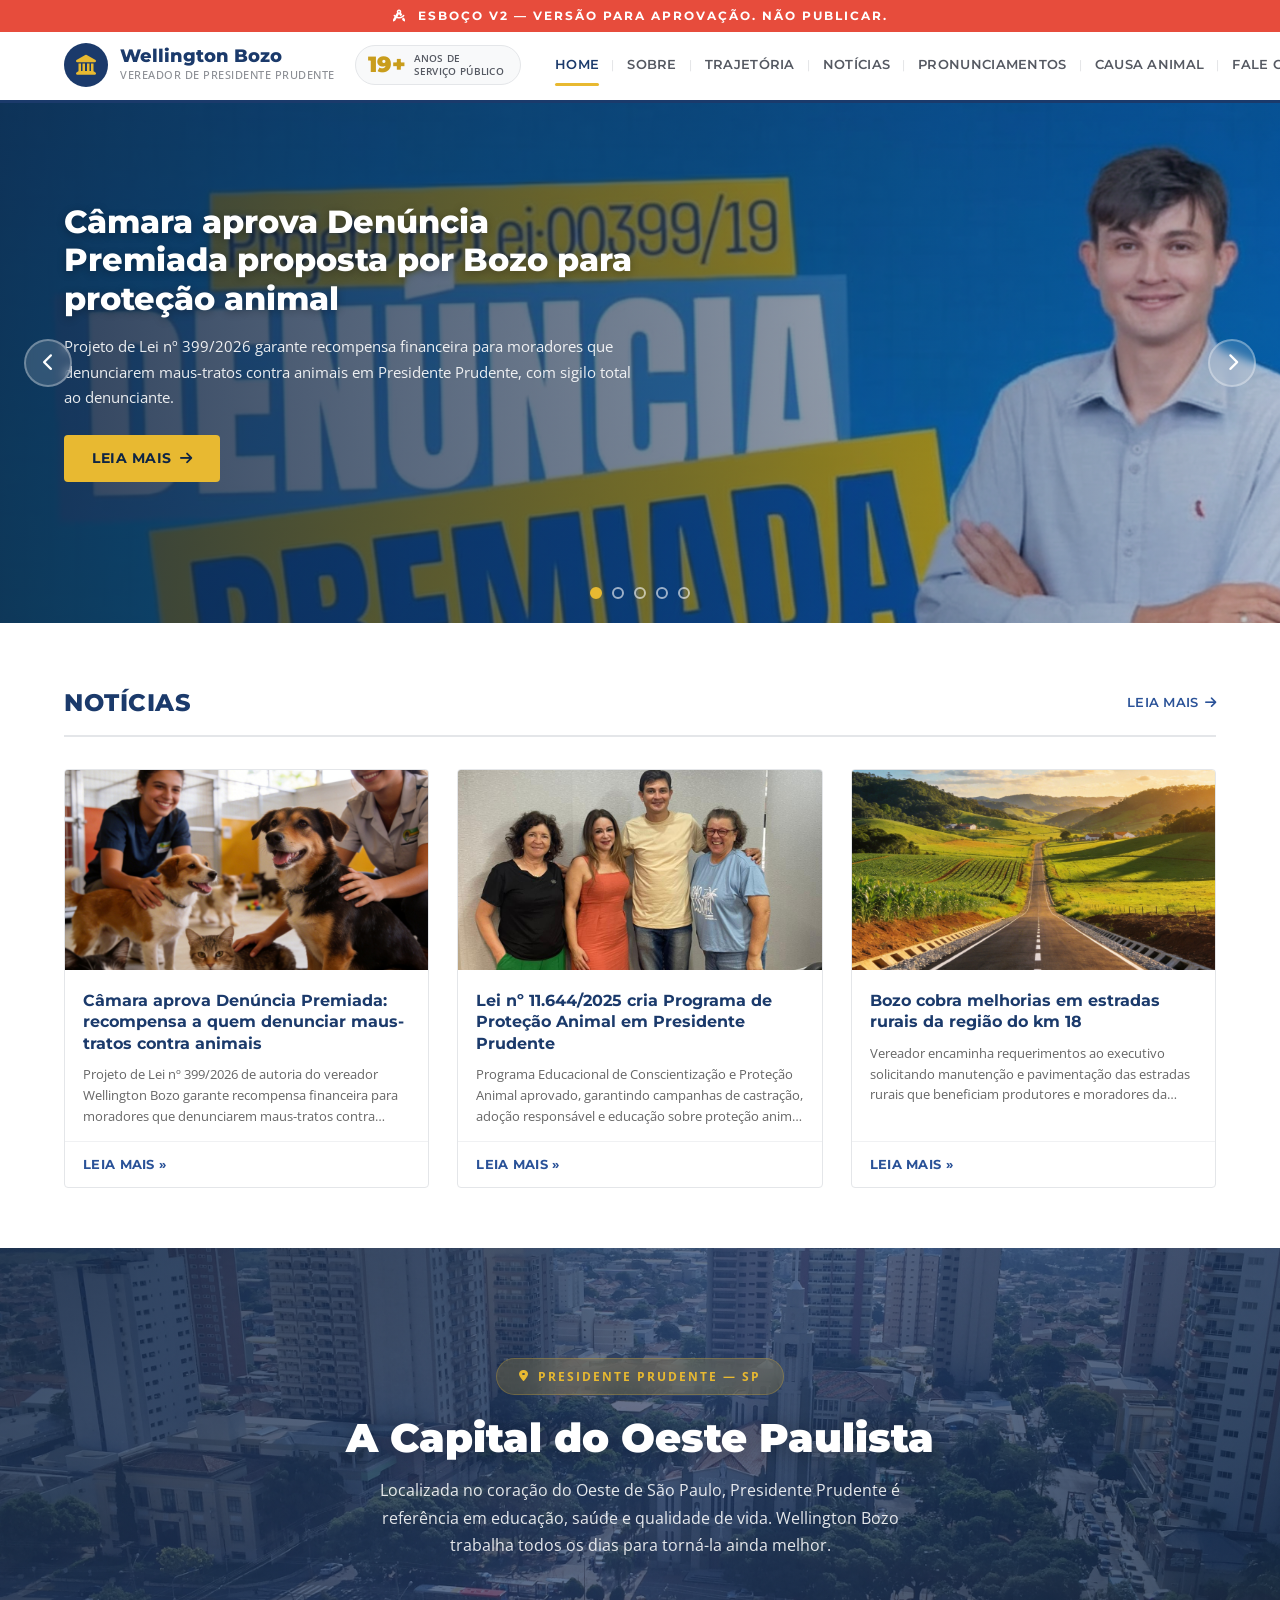
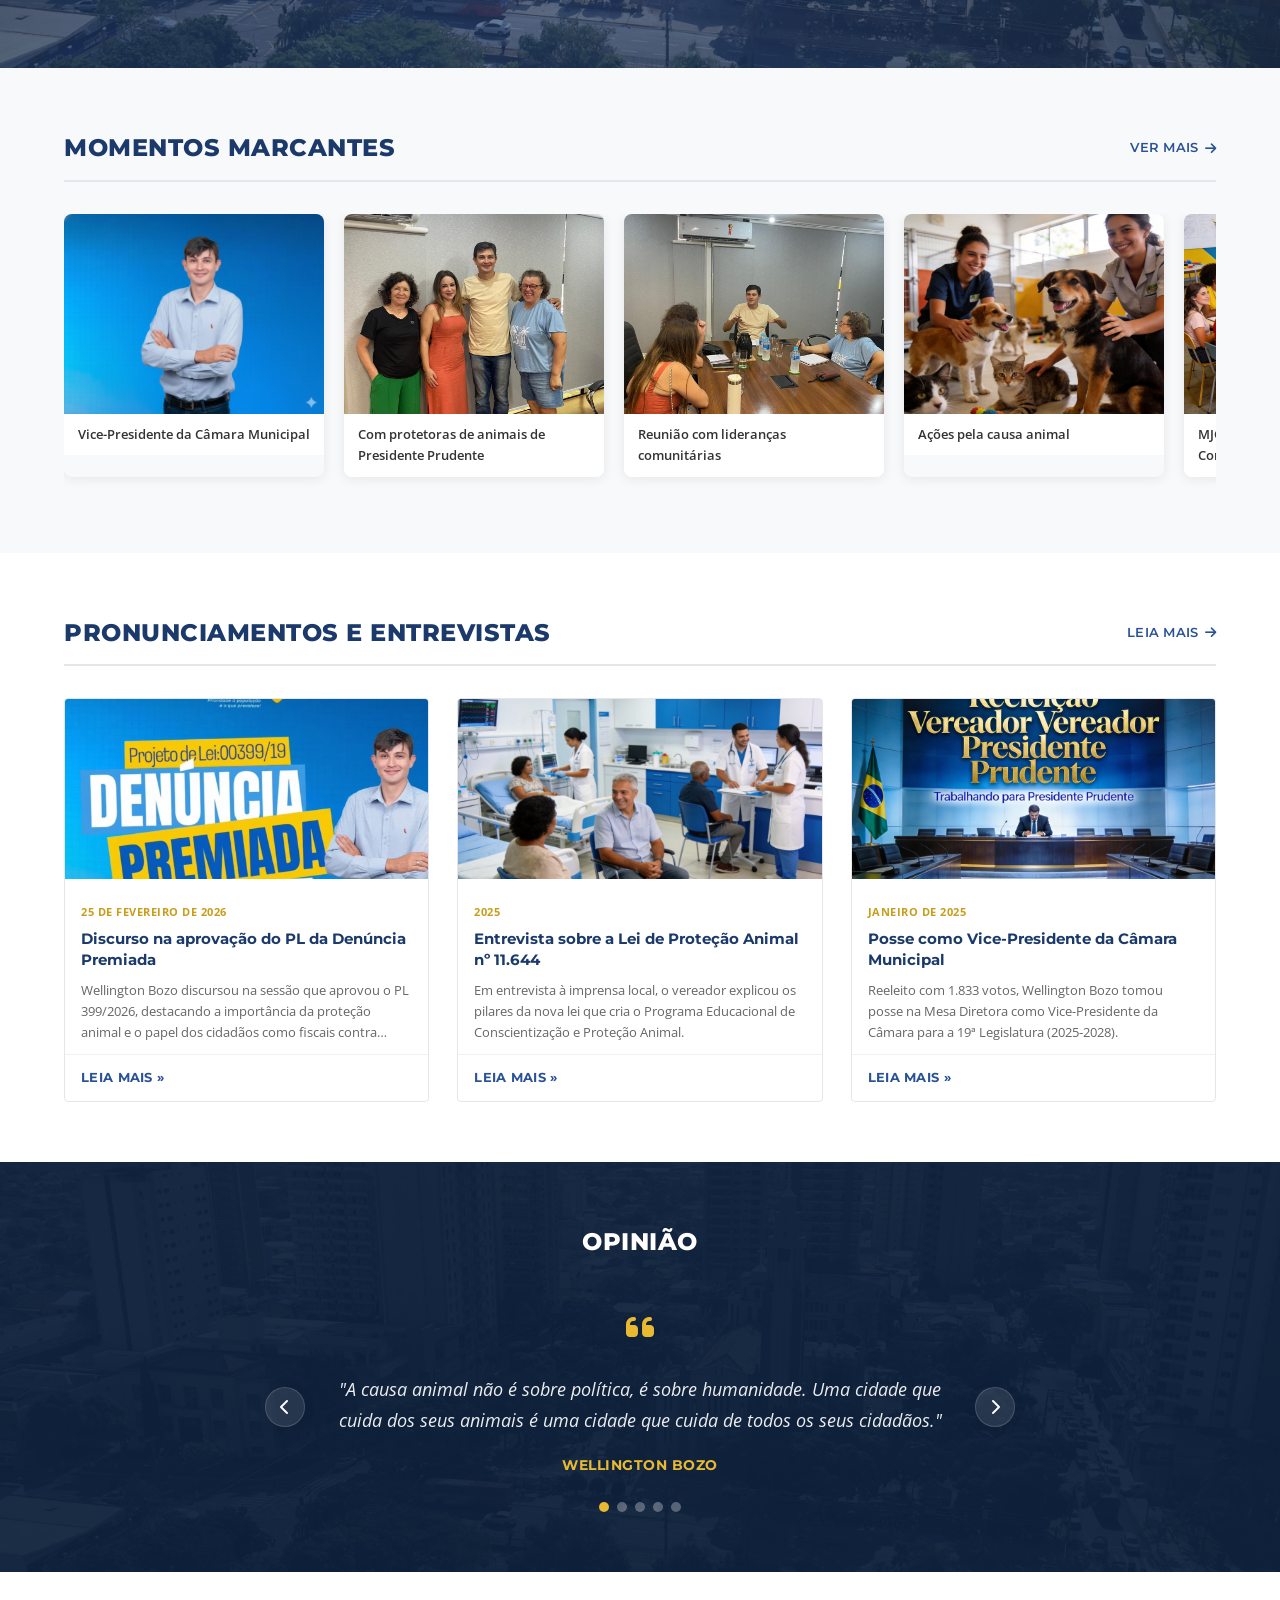
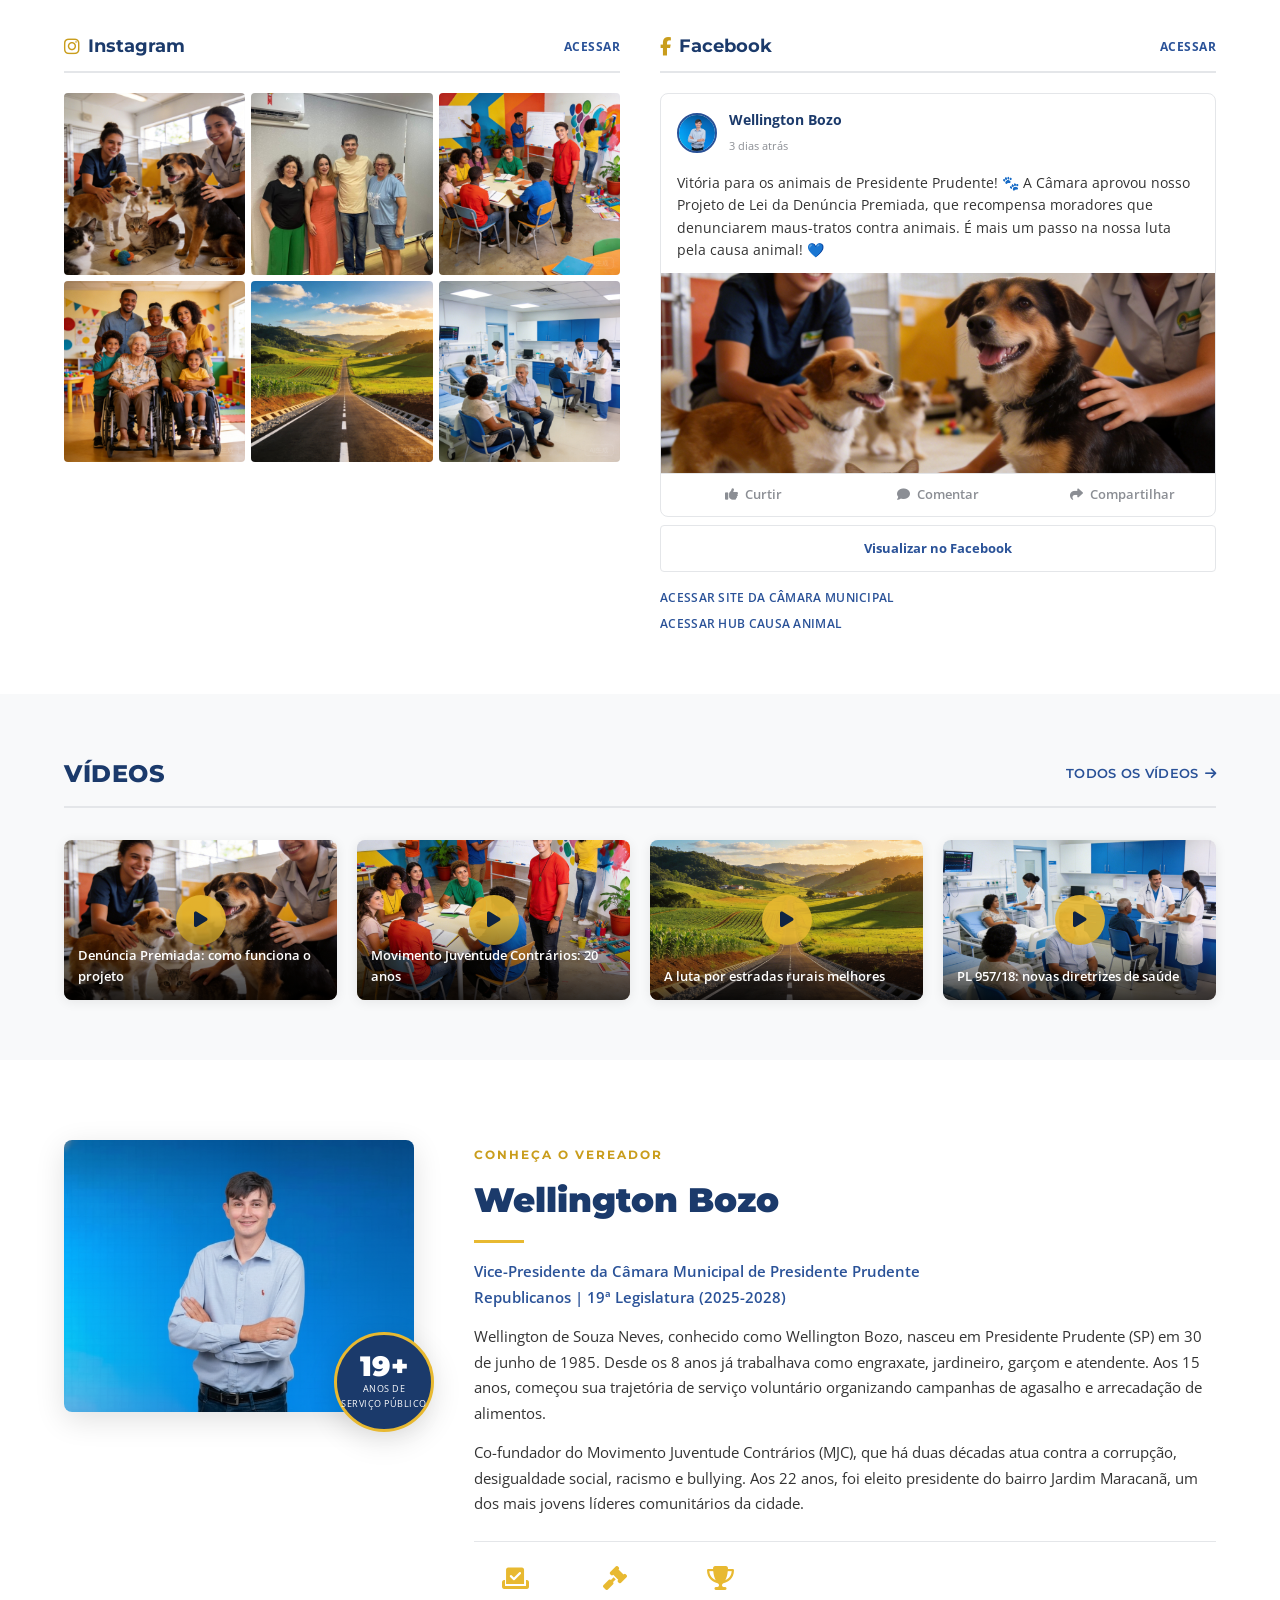
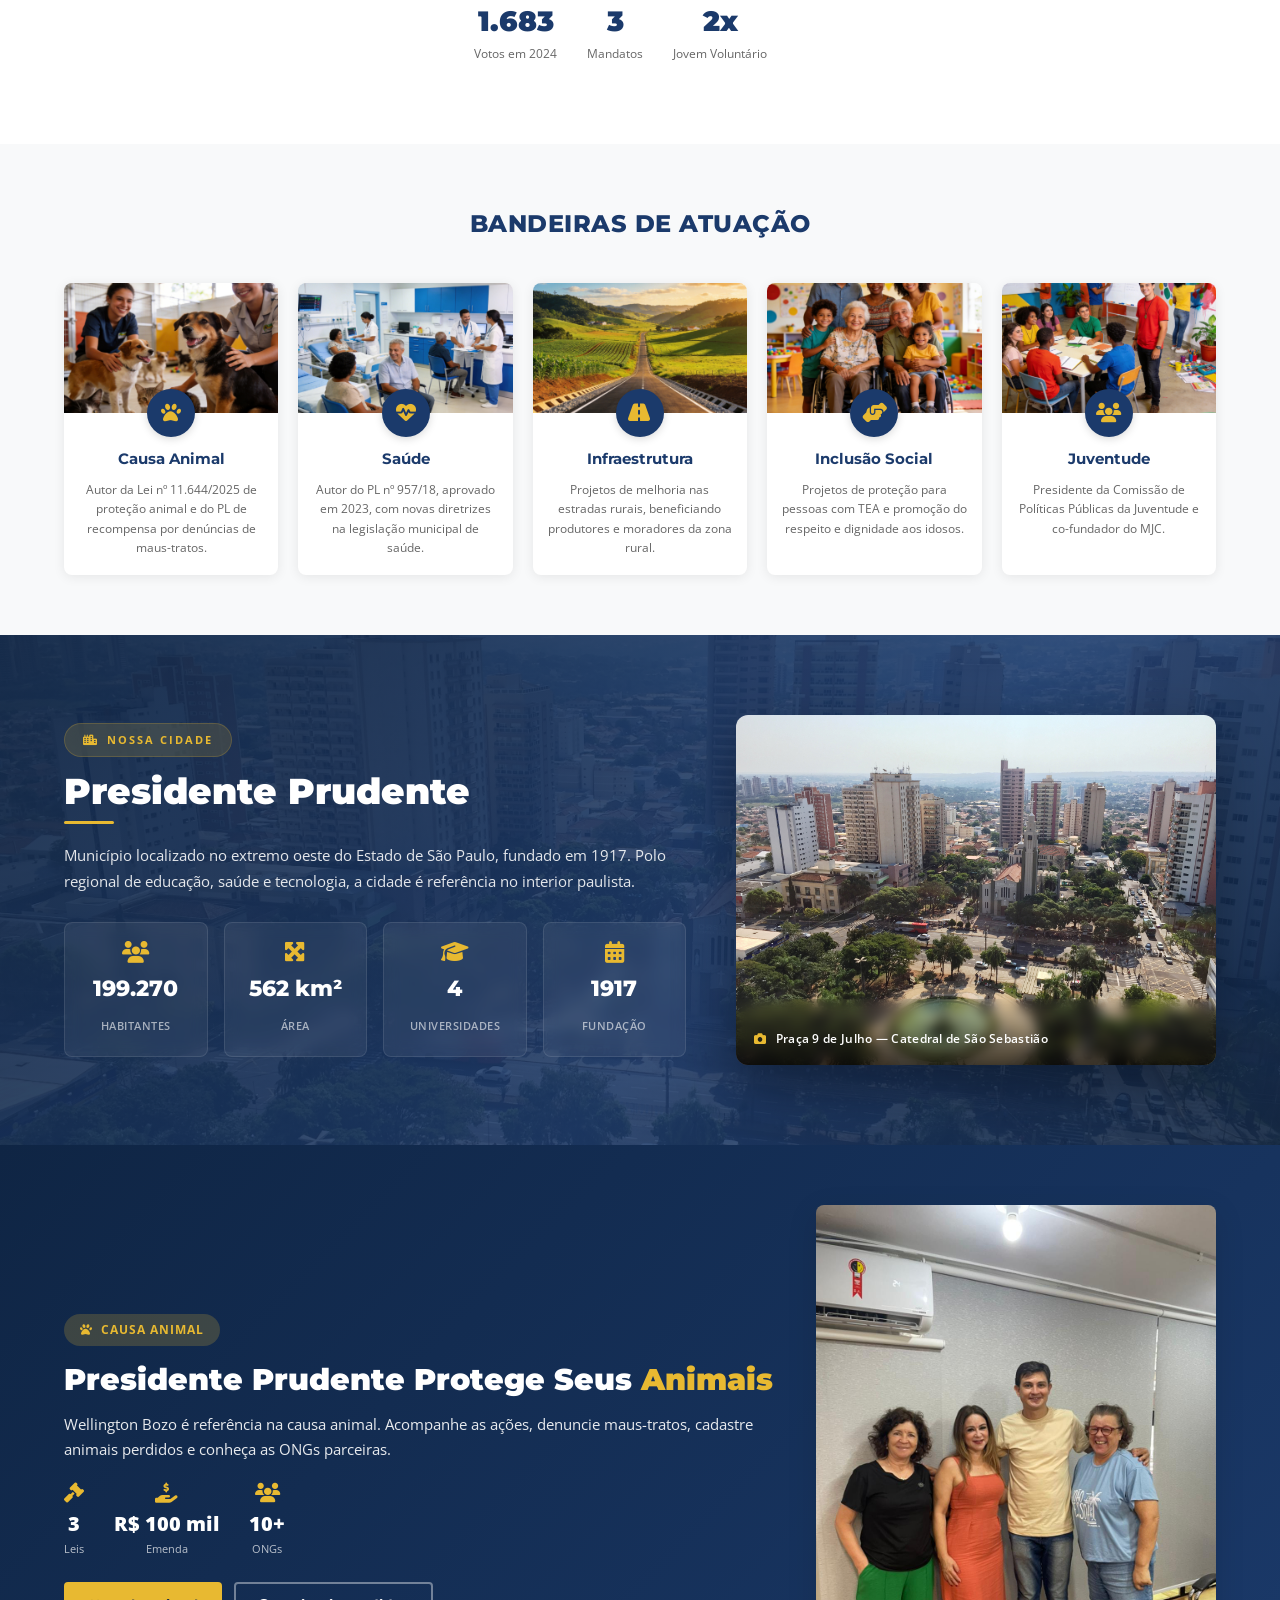
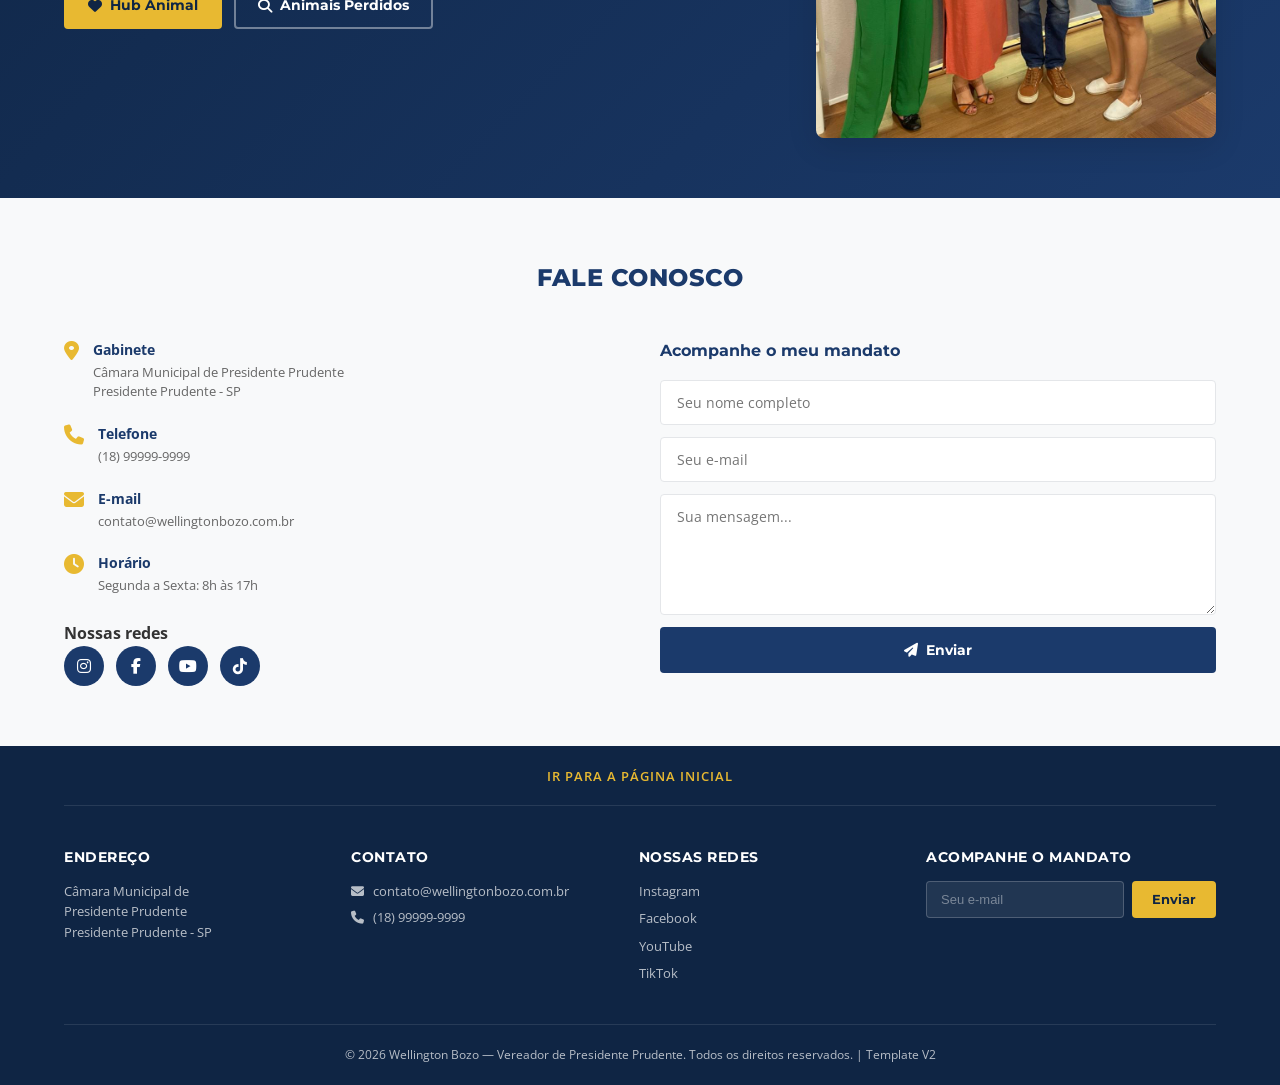
==== commit 148c9b33: "feat: seções cidade Presidente Prudente - parallax, nossa cidade, opinião com background" ====
--- a/index.html
+++ b/index.html
@@ -175,6 +175,19 @@
         </div>
     </section>
 
+    <!-- ===== PARALLAX CITY DIVIDER ===== -->
+    <section class="city-parallax">
+        <div class="city-parallax-bg" style="background-image: url('images/Vista_da_Catedral_-_Pra%C3%A7a_9_de_Julho_-_Presidente_Prudente_-_SP.jpg');"></div>
+        <div class="city-parallax-overlay"></div>
+        <div class="container">
+            <div class="city-parallax-content">
+                <span class="city-tag"><i class="fas fa-map-marker-alt"></i> Presidente Prudente — SP</span>
+                <h2>A Capital do Oeste Paulista</h2>
+                <p>Localizada no coração do Oeste de São Paulo, Presidente Prudente é referência em educação, saúde e qualidade de vida. Wellington Bozo trabalha todos os dias para torná-la ainda melhor.</p>
+            </div>
+        </div>
+    </section>
+
     <!-- ===== ENCONTROS / GALERIA (Scroll horizontal como Aécio) ===== -->
     <section class="encontros-section" id="trajetoria">
         <div class="container">
@@ -261,7 +274,8 @@
     </section>
 
     <!-- ===== OPINIÃO (Carrossel com setas como Aécio) ===== -->
-    <section class="opiniao-section">
+    <section class="opiniao-section opiniao-city-bg">
+        <div class="opiniao-bg-image" style="background-image: url('images/Vista_da_Catedral_-_Pra%C3%A7a_9_de_Julho_-_Presidente_Prudente_-_SP.jpg');"></div>
         <div class="container">
             <h2 class="section-heading section-heading-center">Opinião</h2>
             <div class="opiniao-carousel">
@@ -477,6 +491,50 @@
         </div>
     </section>
 
+    <!-- ===== NOSSA CIDADE — Presidente Prudente ===== -->
+    <section class="nossa-cidade-section">
+        <div class="nossa-cidade-bg" style="background-image: url('images/Vista_da_Catedral_-_Pra%C3%A7a_9_de_Julho_-_Presidente_Prudente_-_SP.jpg');"></div>
+        <div class="nossa-cidade-overlay"></div>
+        <div class="container">
+            <div class="nossa-cidade-grid">
+                <div class="nossa-cidade-text">
+                    <span class="nossa-cidade-label"><i class="fas fa-city"></i> Nossa Cidade</span>
+                    <h2>Presidente Prudente</h2>
+                    <div class="nossa-cidade-divider"></div>
+                    <p>Município localizado no extremo oeste do Estado de São Paulo, fundado em 1917. Polo regional de educação, saúde e tecnologia, a cidade é referência no interior paulista.</p>
+                    <div class="cidade-facts">
+                        <div class="cidade-fact">
+                            <i class="fas fa-users"></i>
+                            <strong data-count="230000">0</strong>
+                            <span>Habitantes</span>
+                        </div>
+                        <div class="cidade-fact">
+                            <i class="fas fa-expand-arrows-alt"></i>
+                            <strong>562 km²</strong>
+                            <span>Área</span>
+                        </div>
+                        <div class="cidade-fact">
+                            <i class="fas fa-graduation-cap"></i>
+                            <strong>4</strong>
+                            <span>Universidades</span>
+                        </div>
+                        <div class="cidade-fact">
+                            <i class="fas fa-calendar-alt"></i>
+                            <strong>1917</strong>
+                            <span>Fundação</span>
+                        </div>
+                    </div>
+                </div>
+                <div class="nossa-cidade-card">
+                    <img src="images/Vista_da_Catedral_-_Pra%C3%A7a_9_de_Julho_-_Presidente_Prudente_-_SP.jpg" alt="Vista da Catedral — Praça 9 de Julho — Presidente Prudente" loading="lazy">
+                    <div class="nossa-cidade-card-caption">
+                        <i class="fas fa-camera"></i> Praça 9 de Julho — Catedral de São Sebastião
+                    </div>
+                </div>
+            </div>
+        </div>
+    </section>
+
     <!-- ===== CAUSA ANIMAL BANNER ===== -->
     <section class="animal-cta">
         <div class="container">
--- a/css/style-v2.css
+++ b/css/style-v2.css
@@ -307,6 +307,73 @@
 .noticia-card:hover .noticia-card-link { color: var(--accent-dark); }
 
 /* ========================================
+   CITY PARALLAX DIVIDER
+   ======================================== */
+.city-parallax {
+    position: relative;
+    height: 420px;
+    overflow: hidden;
+    display: flex;
+    align-items: center;
+    justify-content: center;
+}
+.city-parallax-bg {
+    position: absolute;
+    inset: -60px 0;
+    background-size: cover;
+    background-position: center 40%;
+    background-attachment: fixed;
+    z-index: 0;
+    animation: kenBurns 25s ease-in-out infinite alternate;
+}
+@keyframes kenBurns {
+    0%   { transform: scale(1);   }
+    100% { transform: scale(1.08); }
+}
+.city-parallax-overlay {
+    position: absolute; inset: 0;
+    background: linear-gradient(135deg, rgba(15,37,68,.82) 0%, rgba(27,58,107,.65) 50%, rgba(15,37,68,.78) 100%);
+    z-index: 1;
+}
+.city-parallax .container { position: relative; z-index: 2; }
+.city-parallax-content {
+    text-align: center;
+    color: var(--white);
+    max-width: 680px;
+    margin: 0 auto;
+}
+.city-tag {
+    display: inline-flex; align-items: center; gap: 8px;
+    background: rgba(232,185,49,.18);
+    backdrop-filter: blur(10px);
+    -webkit-backdrop-filter: blur(10px);
+    border: 1px solid rgba(232,185,49,.25);
+    color: var(--accent);
+    padding: 8px 22px; border-radius: 50px;
+    font-size: 12px; font-weight: 700;
+    text-transform: uppercase; letter-spacing: 2px;
+    margin-bottom: 20px;
+}
+.city-parallax-content h2 {
+    font-family: var(--font-heading);
+    font-size: 40px; font-weight: 900;
+    line-height: 1.15;
+    margin-bottom: 16px;
+    text-shadow: 0 2px 20px rgba(0,0,0,.3);
+}
+.city-parallax-content p {
+    font-size: 16px; line-height: 1.7;
+    opacity: .88;
+    max-width: 560px;
+    margin: 0 auto;
+}
+
+/* --- City parallax responsive --- */
+@supports not (background-attachment: fixed) {
+    .city-parallax-bg { background-attachment: scroll; }
+}
+
+/* ========================================
    ENCONTROS / GALERIA — Scroll Horizontal
    ======================================== */
 .encontros-section { padding: 60px 0; background: var(--gray-50); }
@@ -388,7 +455,39 @@
 /* ========================================
    OPINIÃO — Carrossel com setas
    ======================================== */
-.opiniao-section { padding: 60px 0; background: var(--gray-50); }
+.opiniao-section {
+    padding: 60px 0;
+    background: var(--gray-50);
+    position: relative;
+    overflow: hidden;
+}
+.opiniao-city-bg .opiniao-bg-image {
+    position: absolute; inset: 0;
+    background-size: cover;
+    background-position: center 45%;
+    filter: grayscale(.6) brightness(.35);
+    opacity: .18;
+    z-index: 0;
+    transition: opacity .6s;
+}
+.opiniao-city-bg {
+    background: var(--primary-dark);
+}
+.opiniao-city-bg .container { position: relative; z-index: 1; }
+.opiniao-city-bg .section-heading { color: var(--white); }
+.opiniao-city-bg .opiniao-icon { color: var(--accent); }
+.opiniao-city-bg .opiniao-slide blockquote { color: rgba(255,255,255,.92); }
+.opiniao-city-bg .opiniao-slide cite { color: var(--accent); }
+.opiniao-city-bg .opiniao-arrow {
+    background: rgba(255,255,255,.1);
+    color: var(--white);
+    border-color: rgba(255,255,255,.15);
+}
+.opiniao-city-bg .opiniao-arrow:hover {
+    background: var(--accent); color: var(--primary-dark);
+}
+.opiniao-city-bg .opiniao-dots .dot { background: rgba(255,255,255,.3); }
+.opiniao-city-bg .opiniao-dots .dot.active { background: var(--accent); }
 .opiniao-carousel {
     position: relative;
     max-width: 750px; margin: 0 auto;
@@ -669,6 +768,124 @@
 }
 
 /* ========================================
+   NOSSA CIDADE — Presidente Prudente
+   ======================================== */
+.nossa-cidade-section {
+    position: relative;
+    padding: 80px 0;
+    overflow: hidden;
+}
+.nossa-cidade-bg {
+    position: absolute; inset: 0;
+    background-size: cover;
+    background-position: center 40%;
+    background-attachment: fixed;
+    z-index: 0;
+}
+.nossa-cidade-overlay {
+    position: absolute; inset: 0;
+    background: linear-gradient(135deg, rgba(15,37,68,.92) 0%, rgba(27,58,107,.85) 60%, rgba(15,37,68,.88) 100%);
+    z-index: 1;
+}
+.nossa-cidade-section .container { position: relative; z-index: 2; }
+.nossa-cidade-grid {
+    display: grid;
+    grid-template-columns: 1fr 480px;
+    gap: 50px;
+    align-items: center;
+}
+.nossa-cidade-text { color: var(--white); }
+.nossa-cidade-label {
+    display: inline-flex; align-items: center; gap: 8px;
+    background: rgba(232,185,49,.15);
+    backdrop-filter: blur(10px);
+    -webkit-backdrop-filter: blur(10px);
+    border: 1px solid rgba(232,185,49,.2);
+    color: var(--accent);
+    padding: 7px 18px; border-radius: 50px;
+    font-size: 11px; font-weight: 700;
+    text-transform: uppercase; letter-spacing: 2px;
+    margin-bottom: 14px;
+}
+.nossa-cidade-text h2 {
+    font-family: var(--font-heading);
+    font-size: 36px; font-weight: 900;
+    line-height: 1.15; margin-bottom: 8px;
+}
+.nossa-cidade-divider {
+    width: 50px; height: 3px;
+    background: var(--accent);
+    margin-bottom: 18px;
+    border-radius: 3px;
+}
+.nossa-cidade-text > p {
+    font-size: 15px; line-height: 1.75;
+    opacity: .88; margin-bottom: 28px;
+}
+.cidade-facts {
+    display: grid; grid-template-columns: repeat(4, 1fr);
+    gap: 16px;
+}
+.cidade-fact {
+    background: rgba(255,255,255,.06);
+    backdrop-filter: blur(8px);
+    -webkit-backdrop-filter: blur(8px);
+    border: 1px solid rgba(255,255,255,.1);
+    border-radius: var(--radius-lg);
+    padding: 18px 12px;
+    text-align: center;
+    transition: background .3s, transform .3s;
+}
+.cidade-fact:hover {
+    background: rgba(255,255,255,.12);
+    transform: translateY(-3px);
+}
+.cidade-fact i {
+    font-size: 22px; color: var(--accent);
+    margin-bottom: 8px; display: block;
+}
+.cidade-fact strong {
+    font-family: var(--font-heading);
+    font-size: 22px; font-weight: 800;
+    color: var(--white); display: block;
+    margin-bottom: 4px;
+}
+.cidade-fact span {
+    font-size: 11px; color: rgba(255,255,255,.6);
+    text-transform: uppercase; letter-spacing: .5px;
+    font-weight: 600;
+}
+
+/* City Photo Card — Glassmorphism */
+.nossa-cidade-card {
+    position: relative;
+    border-radius: 12px;
+    overflow: hidden;
+    box-shadow: 0 20px 60px rgba(0,0,0,.35);
+}
+.nossa-cidade-card img {
+    width: 100%; height: 350px;
+    object-fit: cover;
+    transition: transform 6s ease;
+}
+.nossa-cidade-card:hover img {
+    transform: scale(1.06);
+}
+.nossa-cidade-card-caption {
+    position: absolute; bottom: 0; left: 0; right: 0;
+    background: linear-gradient(transparent, rgba(0,0,0,.7));
+    backdrop-filter: blur(6px);
+    -webkit-backdrop-filter: blur(6px);
+    color: var(--white);
+    padding: 30px 18px 16px;
+    font-size: 12px; font-weight: 600;
+    letter-spacing: .3px;
+}
+.nossa-cidade-card-caption i {
+    color: var(--accent); margin-right: 6px;
+}
+
+/* ========================================
    CAUSA ANIMAL BANNER
    ======================================== */
 .animal-cta {
@@ -884,6 +1101,9 @@
     .sobre-layout { grid-template-columns: 280px 1fr; gap: 40px; }
     .bandeiras-row { grid-template-columns: repeat(3, 1fr); }
     .videos-grid { grid-template-columns: repeat(2, 1fr); }
+    .nossa-cidade-grid { grid-template-columns: 1fr 380px; gap: 36px; }
+    .nossa-cidade-text h2 { font-size: 30px; }
+    .cidade-facts { grid-template-columns: repeat(2, 1fr); }
 }
 
 @media (max-width: 900px) {
@@ -920,6 +1140,14 @@
     .contato-layout { grid-template-columns: 1fr; }
     .footer-grid { grid-template-columns: repeat(2, 1fr); }
     .bandeiras-row { grid-template-columns: repeat(2, 1fr); }
+
+    .city-parallax { height: 340px; }
+    .city-parallax-content h2 { font-size: 28px; }
+    .city-parallax-bg { background-attachment: scroll; }
+    .nossa-cidade-bg { background-attachment: scroll; }
+    .nossa-cidade-grid { grid-template-columns: 1fr; }
+    .nossa-cidade-card { max-width: 500px; margin: 0 auto; }
+    .nossa-cidade-card img { height: 280px; }
 }
 
 @media (max-width: 600px) {
@@ -938,4 +1166,13 @@
     .sobre-stats-row { flex-wrap: wrap; gap: 20px; }
     .animal-mini-stats { flex-wrap: wrap; gap: 16px; }
     .animal-btns { flex-direction: column; }
-}
+
+    .city-parallax { height: 300px; }
+    .city-parallax-content h2 { font-size: 22px; }
+    .city-parallax-content p { font-size: 14px; }
+    .nossa-cidade-text h2 { font-size: 24px; }
+    .cidade-facts { grid-template-columns: repeat(2, 1fr); gap: 10px; }
+    .cidade-fact { padding: 14px 8px; }
+    .cidade-fact strong { font-size: 18px; }
+    .nossa-cidade-card img { height: 220px; }
+}
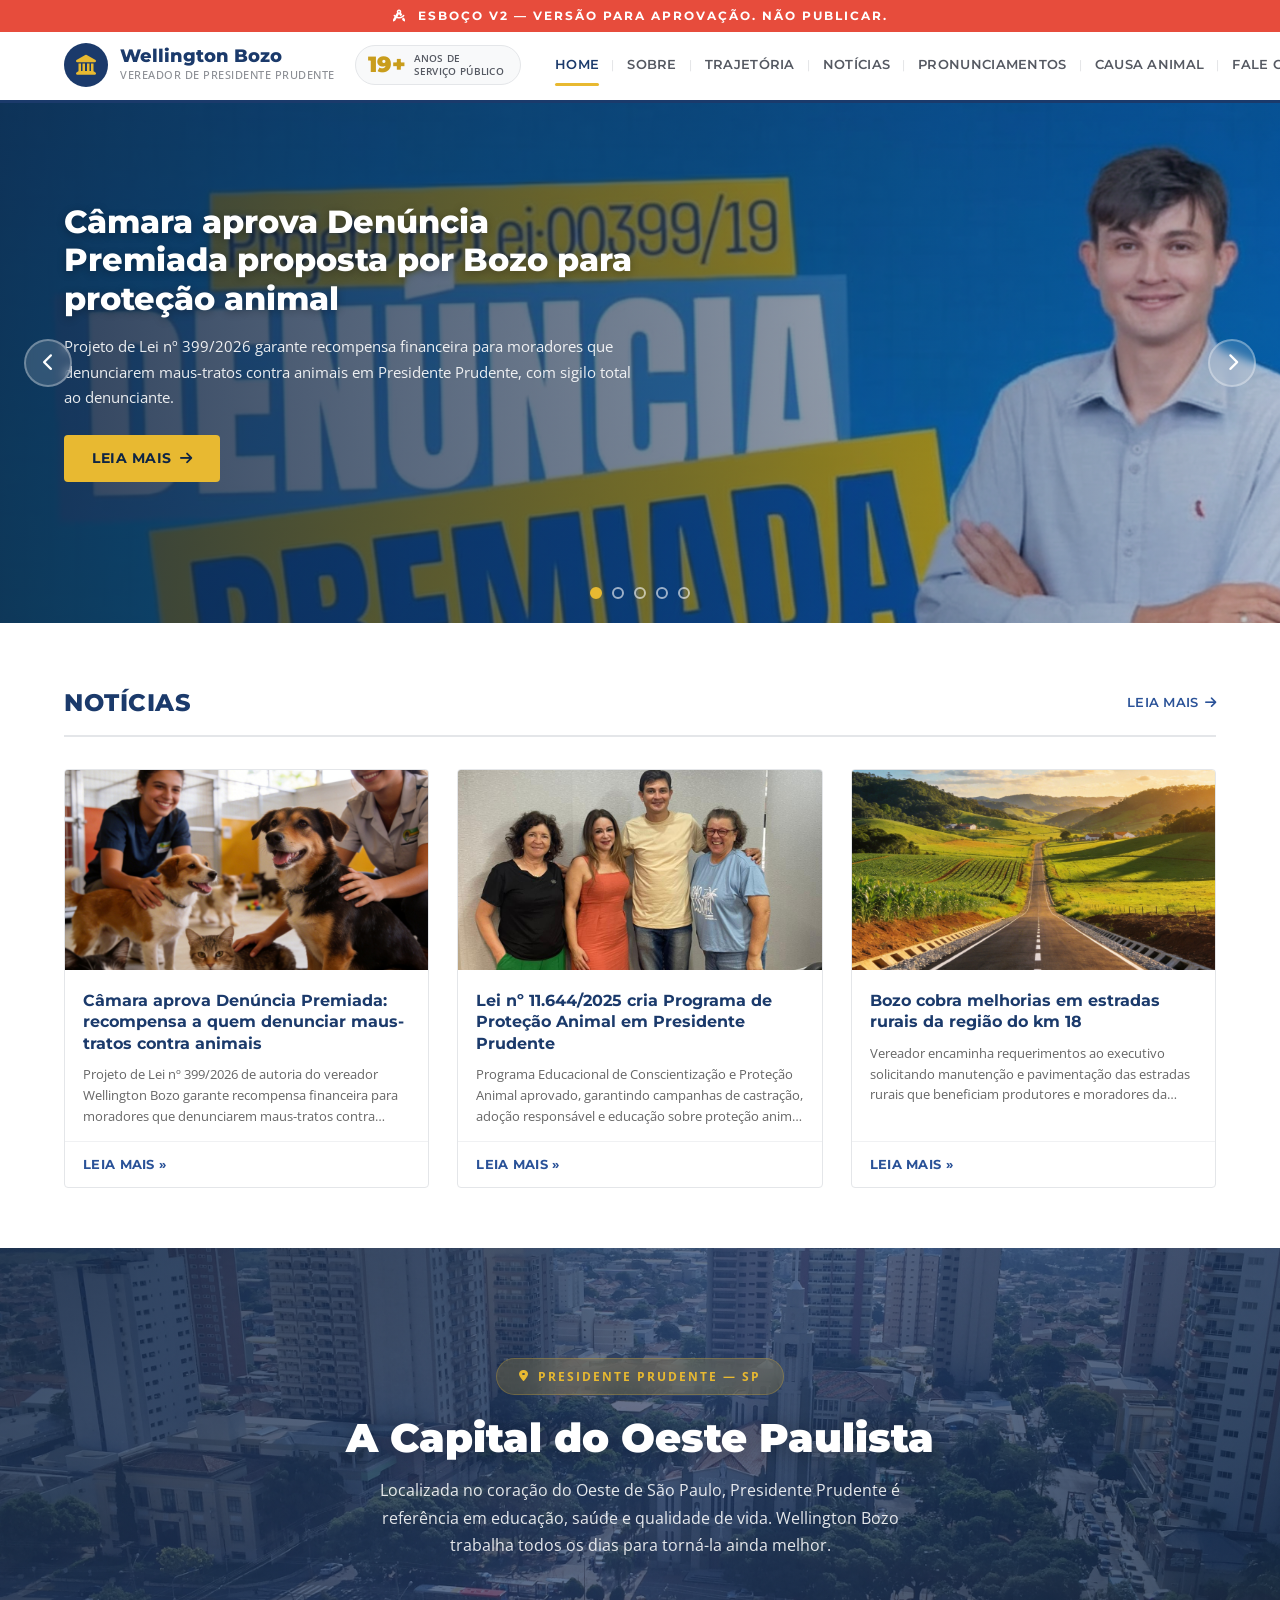
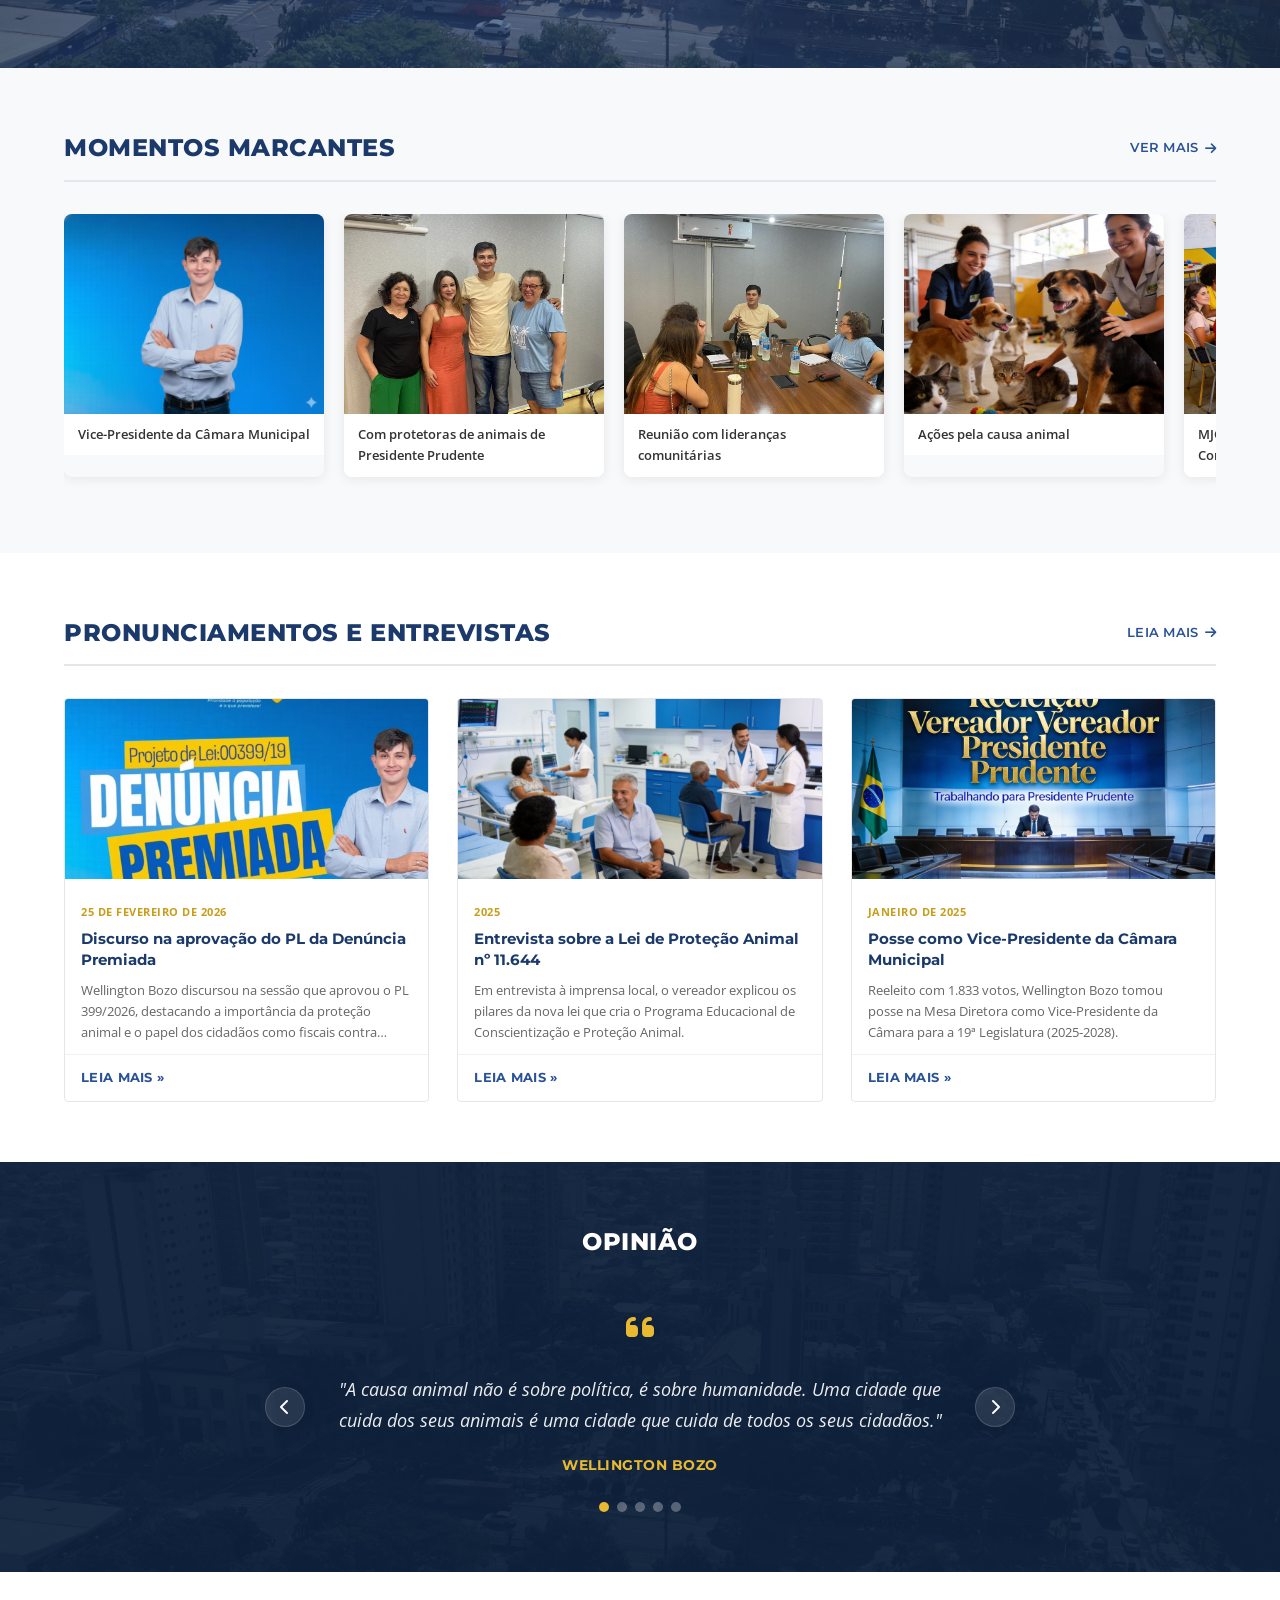
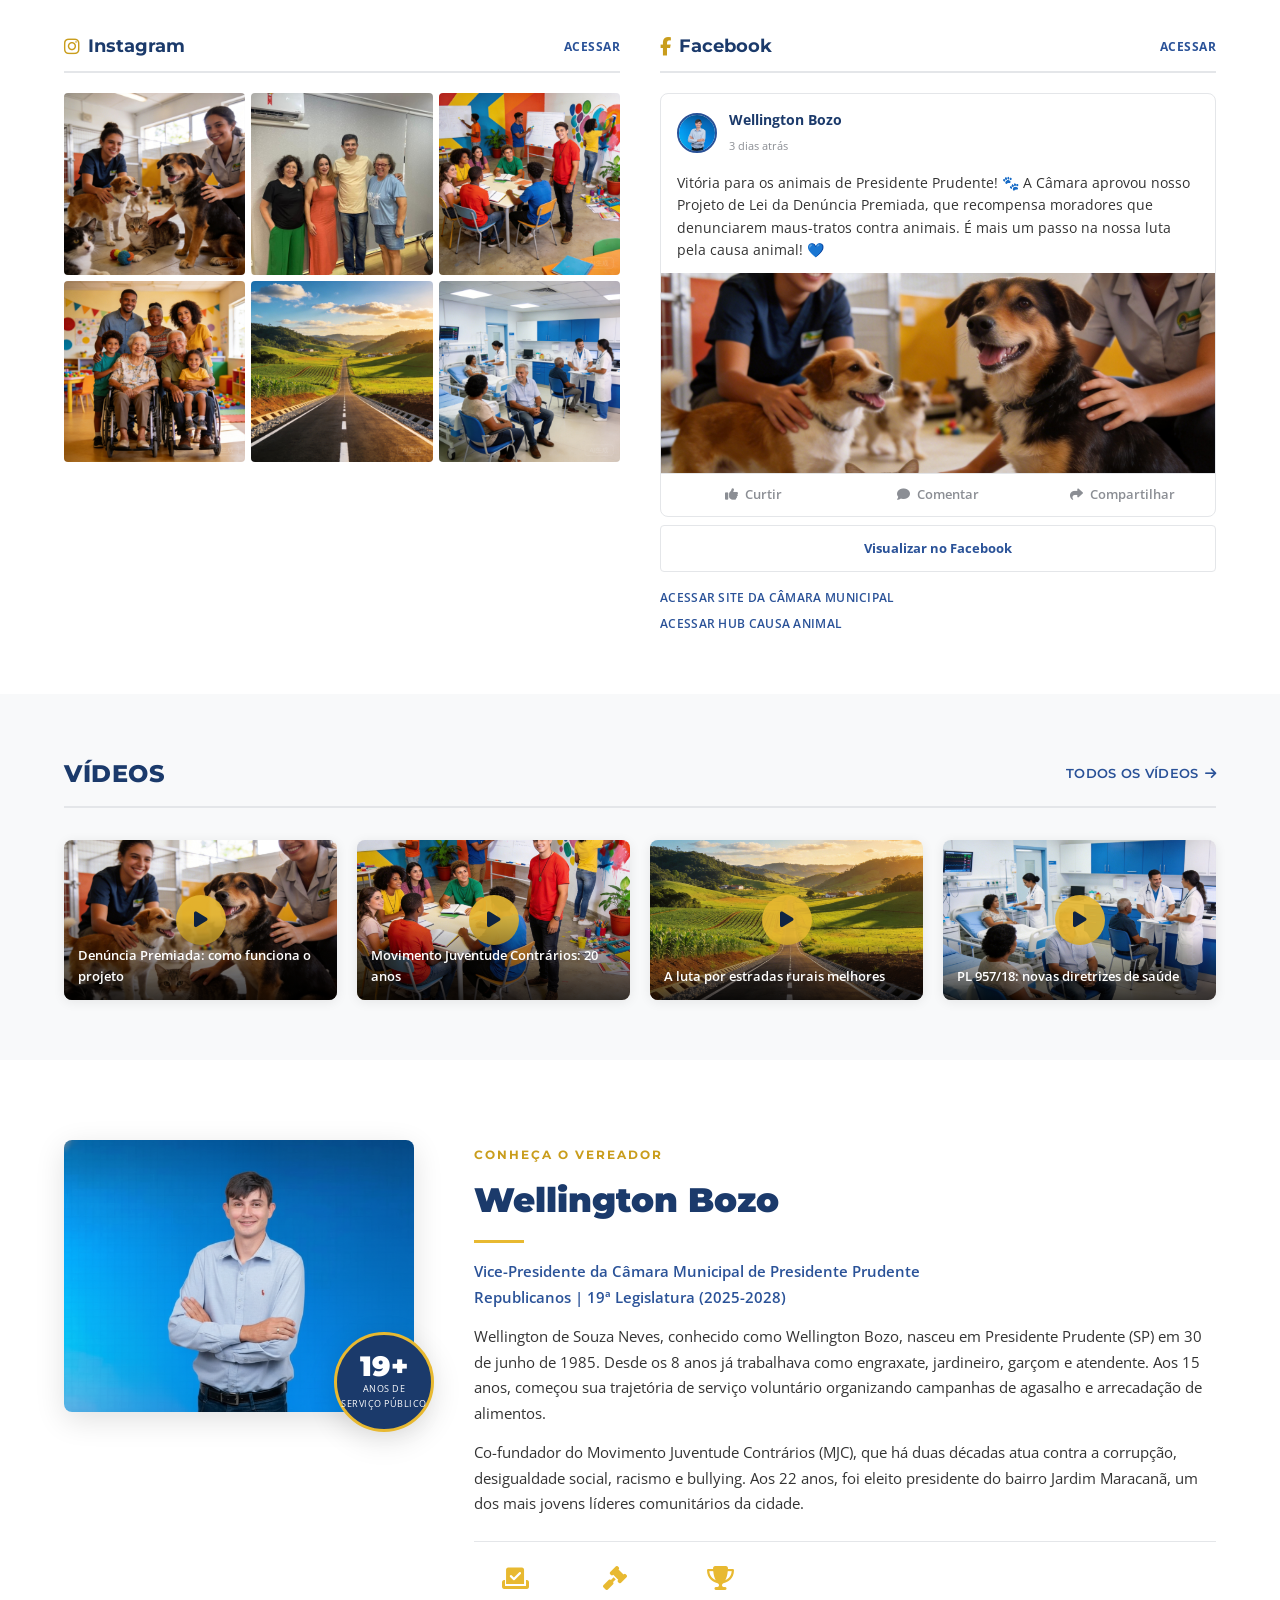
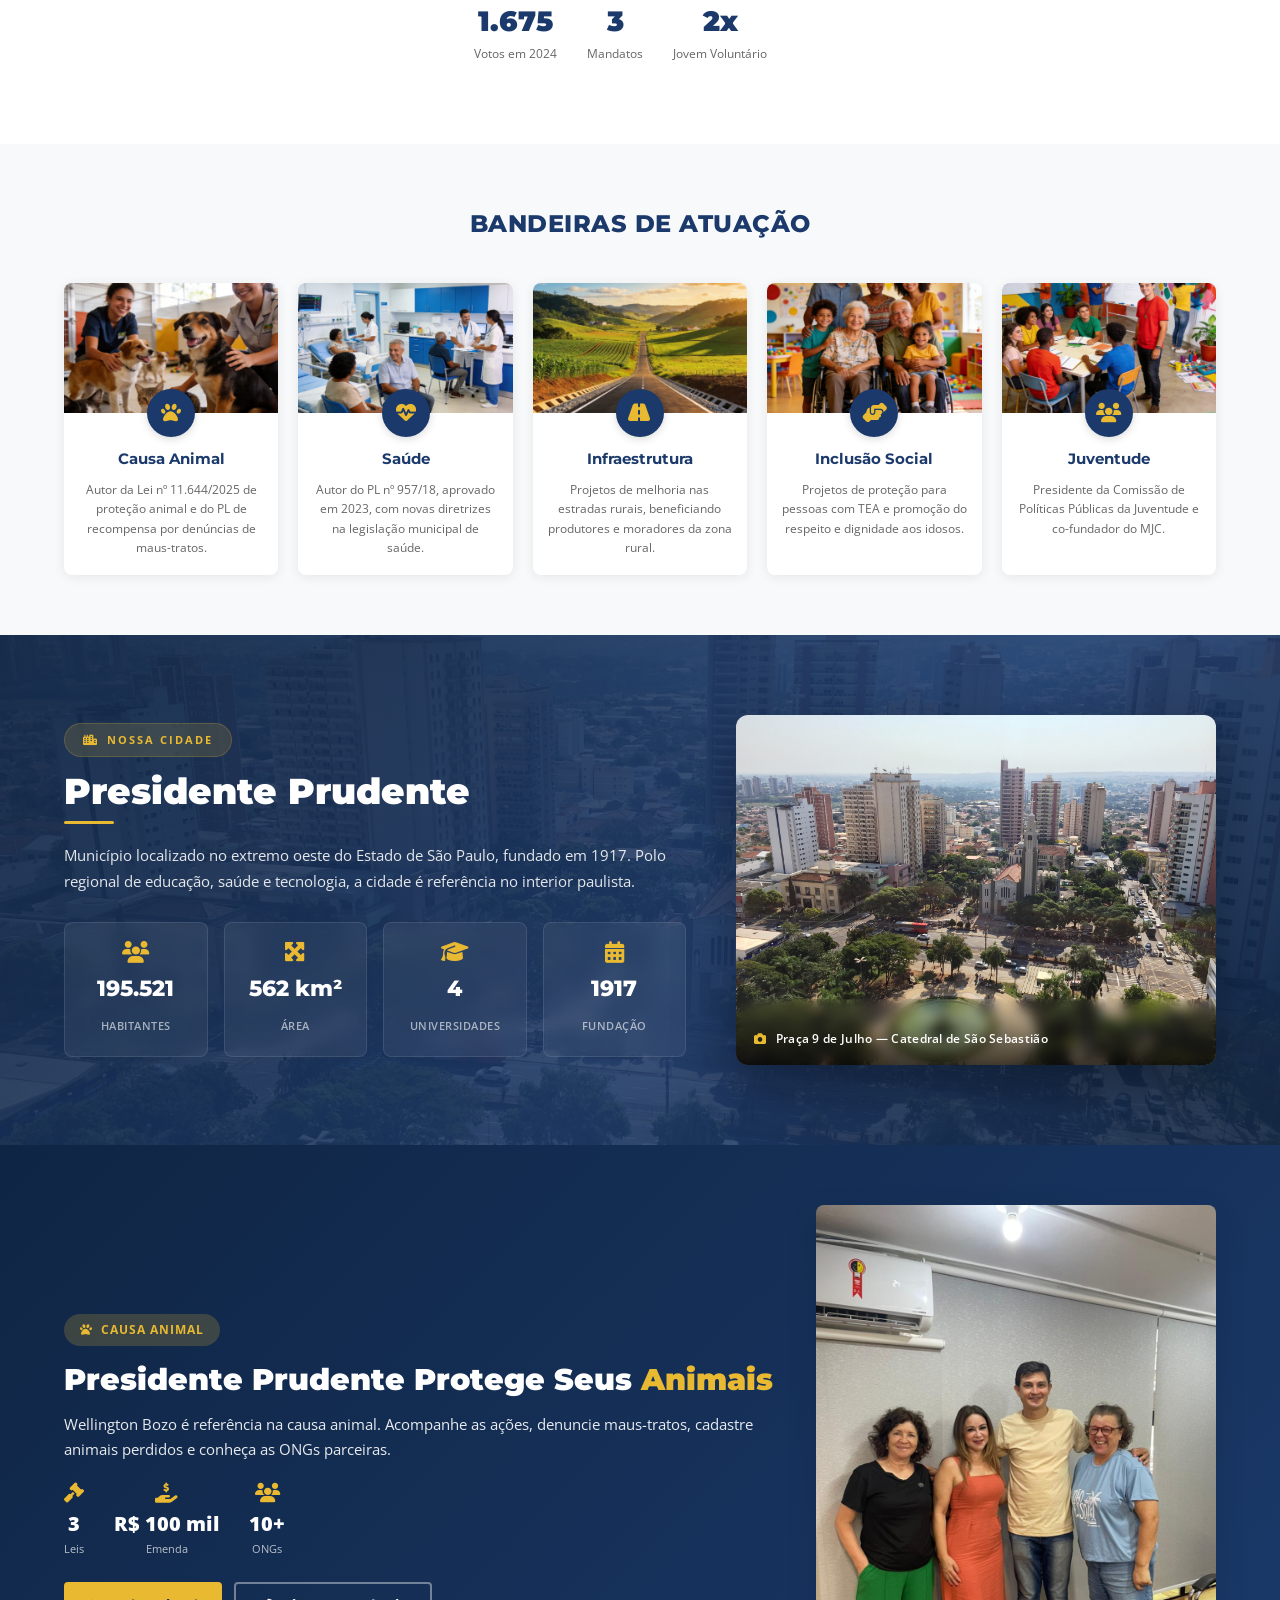
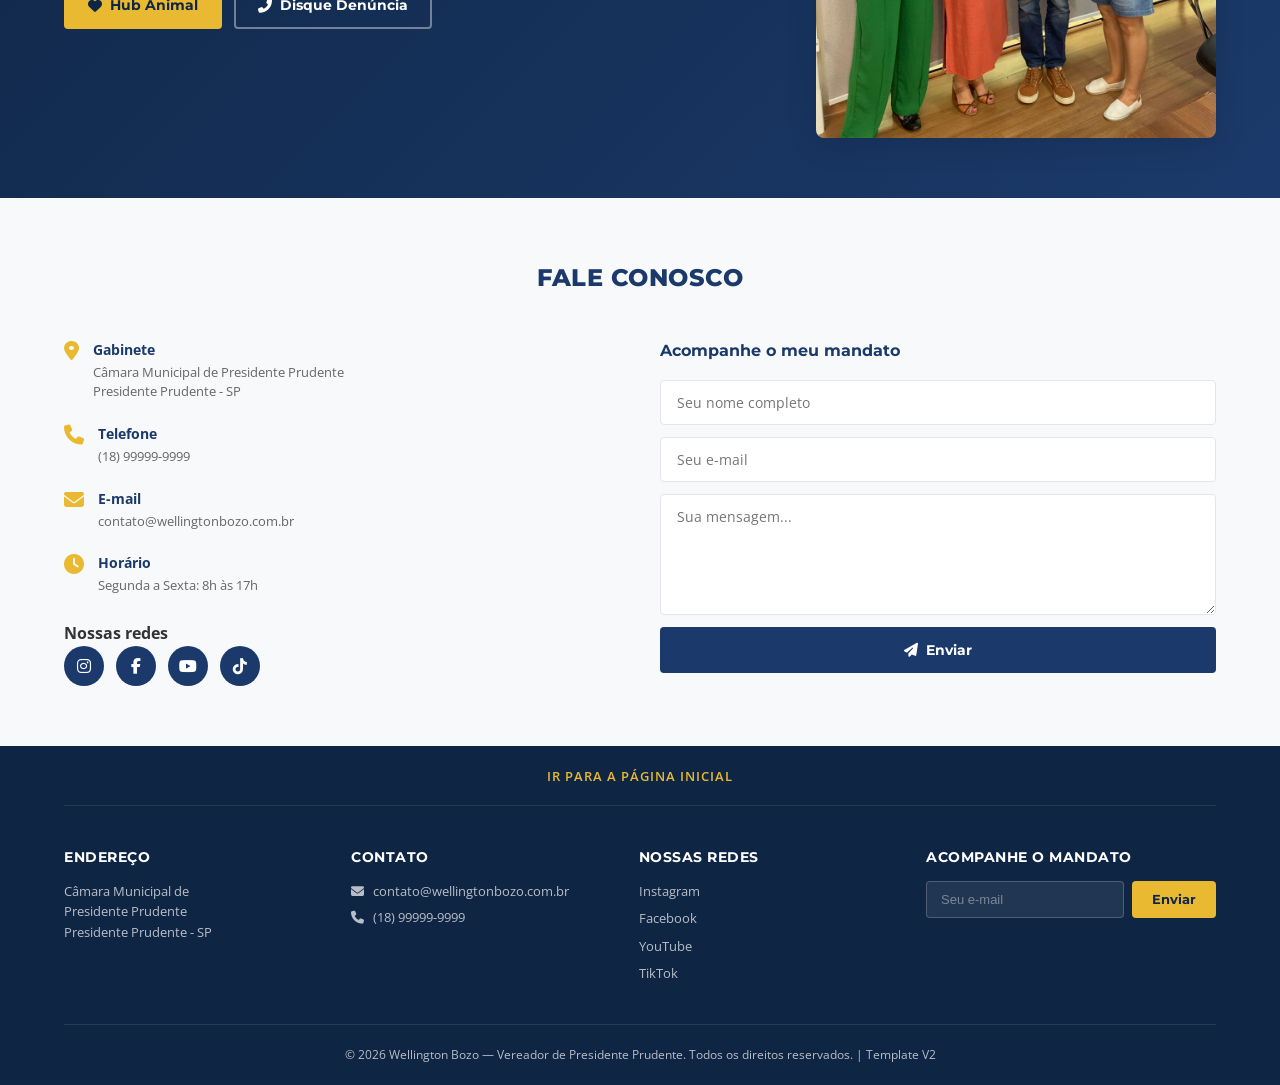
==== commit 30fca054: "feat: hub causa animal completo - noticias, projetos, leis, protetores, disque denuncia com FAB" ====
--- a/index.html
+++ b/index.html
@@ -47,7 +47,7 @@
                         <a href="#trajetoria" class="header-nav-link">Trajetória</a>
                         <a href="#noticias" class="header-nav-link">Notícias</a>
                         <a href="#pronunciamentos" class="header-nav-link">Pronunciamentos</a>
-                        <a href="../causa-animal.html" class="header-nav-link">Causa Animal</a>
+                        <a href="causa-animal.html" class="header-nav-link">Causa Animal</a>
                         <a href="#contato" class="header-nav-link">Fale Conosco</a>
                     </nav>
 
@@ -69,7 +69,7 @@
                     <div class="hero-slide-content">
                         <h2>Câmara aprova Denúncia Premiada proposta por Bozo para proteção animal</h2>
                         <p>Projeto de Lei nº 399/2026 garante recompensa financeira para moradores que denunciarem maus-tratos contra animais em Presidente Prudente, com sigilo total ao denunciante.</p>
-                        <a href="../causa-animal.html" class="hero-btn">Leia mais <i class="fas fa-arrow-right"></i></a>
+                        <a href="causa-animal.html" class="hero-btn">Leia mais <i class="fas fa-arrow-right"></i></a>
                     </div>
                 </div>
             </div>
@@ -113,7 +113,7 @@
                     <div class="hero-slide-content">
                         <h2>Lei nº 11.644/2025 cria Programa Educacional de Proteção Animal</h2>
                         <p>Programa garante campanhas de castração, adoção responsável e educação sobre proteção animal nas escolas do município de Presidente Prudente.</p>
-                        <a href="../lei-11644-2025.html" class="hero-btn">Leia mais <i class="fas fa-arrow-right"></i></a>
+                        <a href="causa-animal.html" class="hero-btn">Leia mais <i class="fas fa-arrow-right"></i></a>
                     </div>
                 </div>
             </div>
@@ -150,7 +150,7 @@
                     <span class="noticia-card-link">Leia mais &raquo;</span>
                 </a>
                 <!-- Card 2 -->
-                <a href="../lei-11644-2025.html" class="noticia-card">
+                <a href="causa-animal.html" class="noticia-card">
                     <div class="noticia-card-img">
                         <img src="images/bozo-protetoras.jpg" alt="Lei de Proteção Animal" loading="lazy">
                     </div>
@@ -247,7 +247,7 @@
                     </div>
                     <span class="pronunc-link">Leia mais &raquo;</span>
                 </a>
-                <a href="../lei-11644-2025.html" class="pronunc-card">
+                <a href="causa-animal.html" class="pronunc-card">
                     <div class="pronunc-card-img">
                         <img src="images/saude.jpg" alt="Entrevista sobre Lei de Proteção" loading="lazy">
                     </div>
@@ -373,7 +373,7 @@
                     </div>
                     <div class="parceiros-links">
                         <a href="https://camarapprudente.sp.gov.br/" target="_blank">Acessar site da Câmara Municipal</a>
-                        <a href="../causa-animal.html">Acessar Hub Causa Animal</a>
+                        <a href="causa-animal.html">Acessar Hub Causa Animal</a>
                     </div>
                 </div>
             </div>
@@ -549,8 +549,8 @@
                         <div><i class="fas fa-users"></i><strong>10+</strong><span>ONGs</span></div>
                     </div>
                     <div class="animal-btns">
-                        <a href="../causa-animal.html" class="btn-animal-primary"><i class="fas fa-heart"></i> Hub Animal</a>
-                        <a href="../animais-perdidos.html" class="btn-animal-outline"><i class="fas fa-search"></i> Animais Perdidos</a>
+                        <a href="causa-animal.html" class="btn-animal-primary"><i class="fas fa-heart"></i> Hub Animal</a>
+                        <a href="causa-animal.html#denuncia" class="btn-animal-outline"><i class="fas fa-phone-alt"></i> Disque Denúncia</a>
                     </div>
                 </div>
                 <div class="animal-cta-photo">
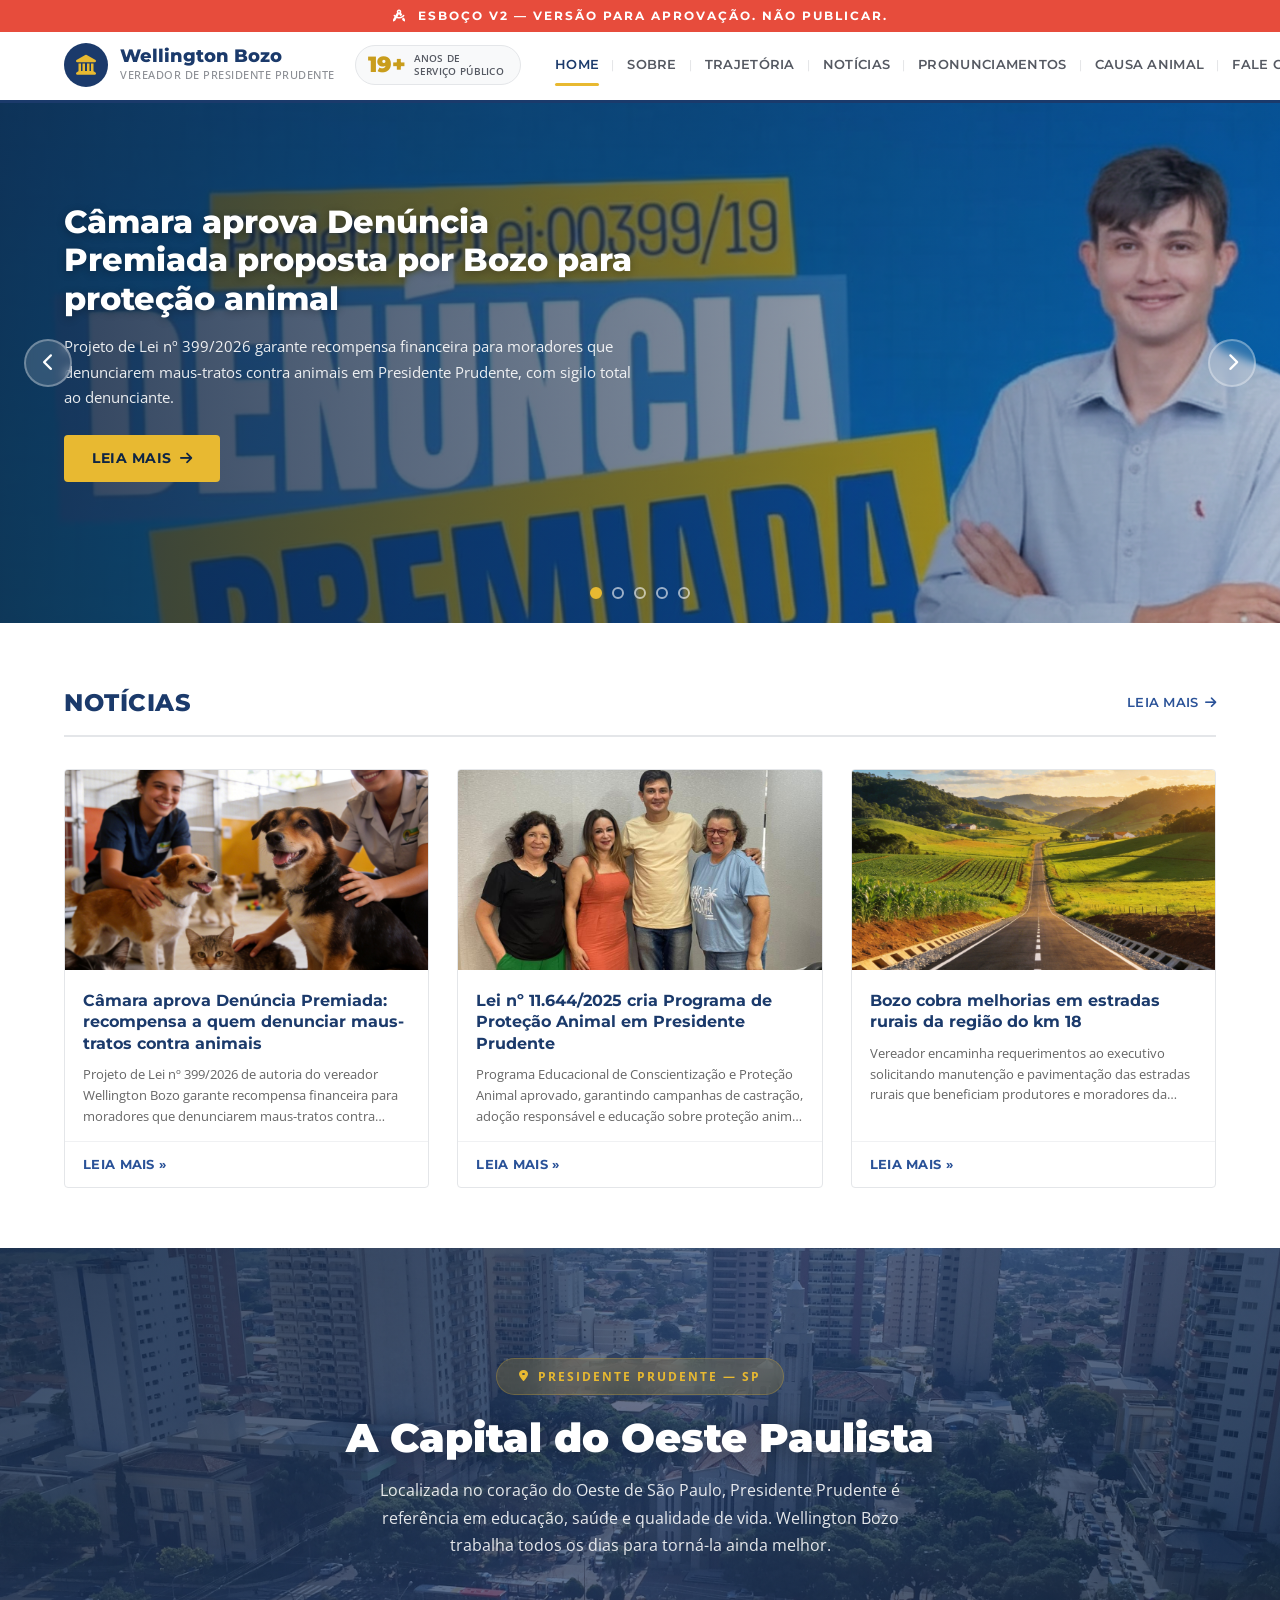
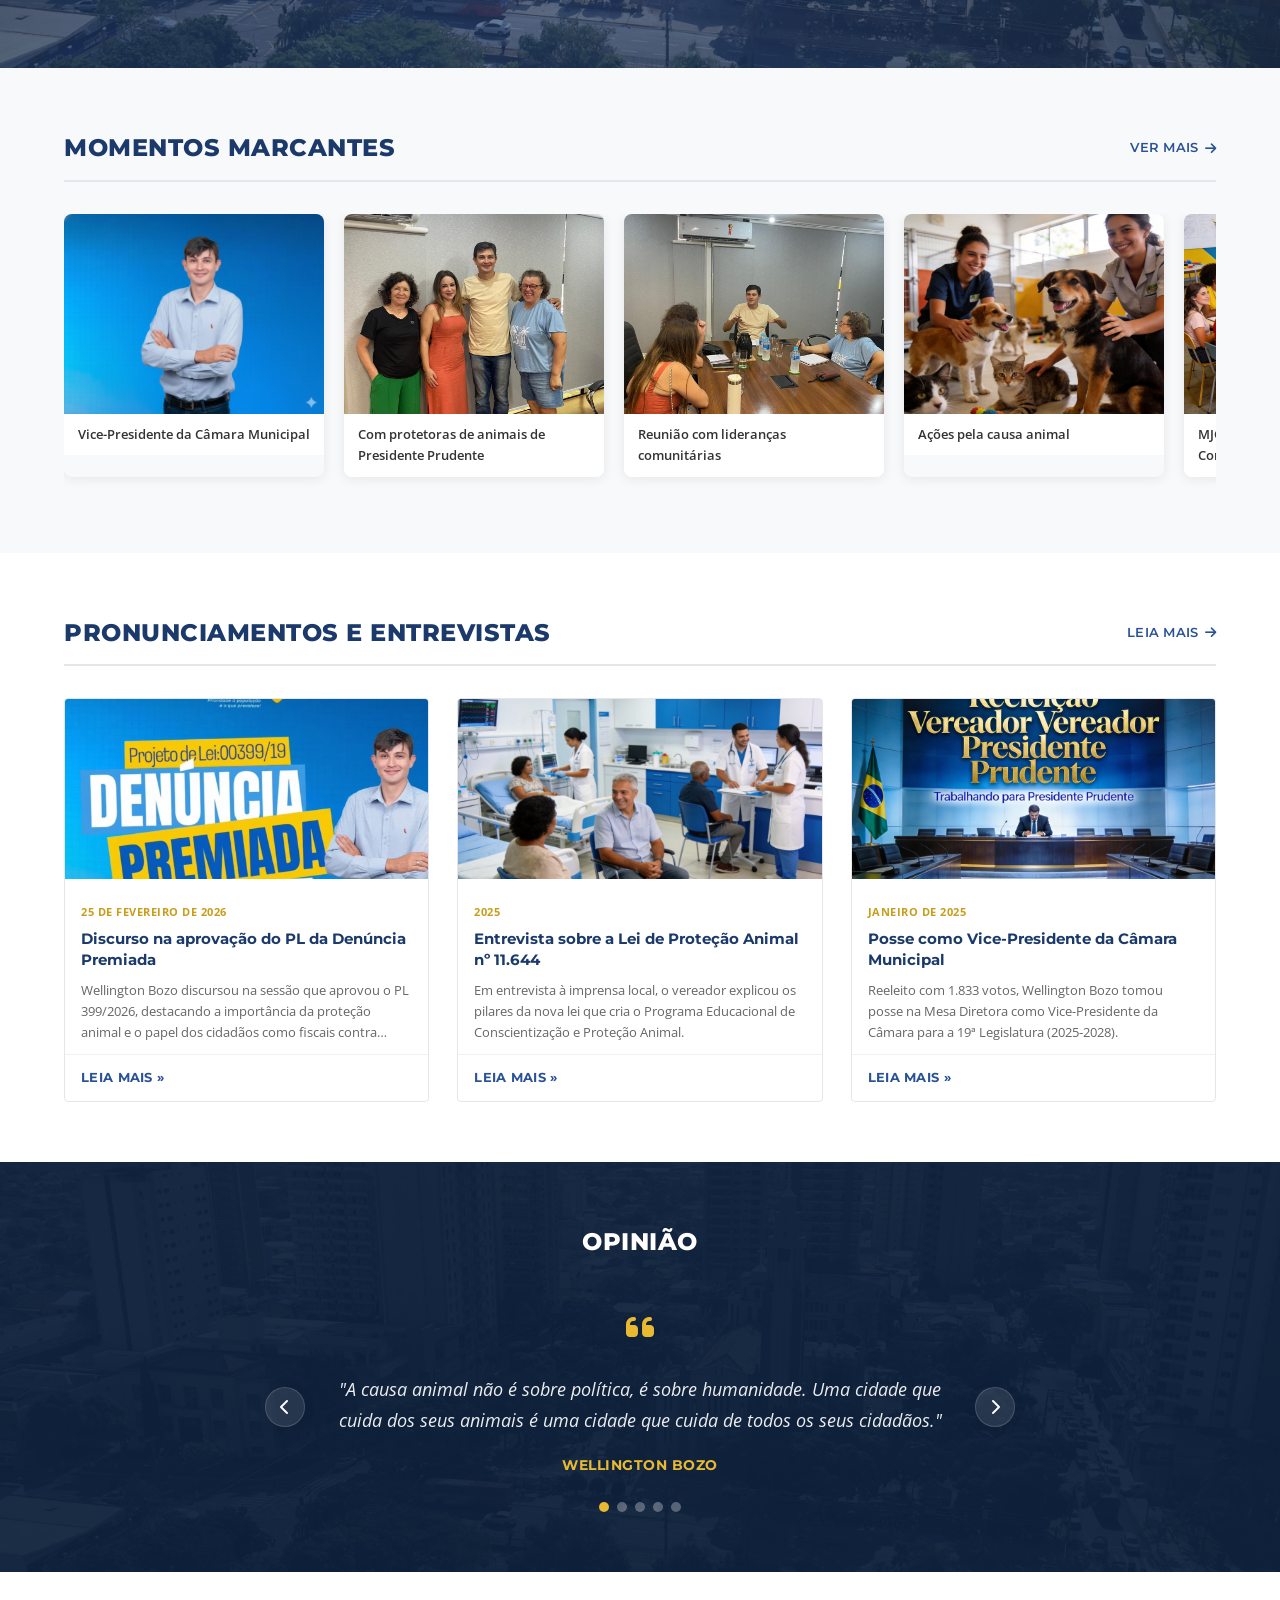
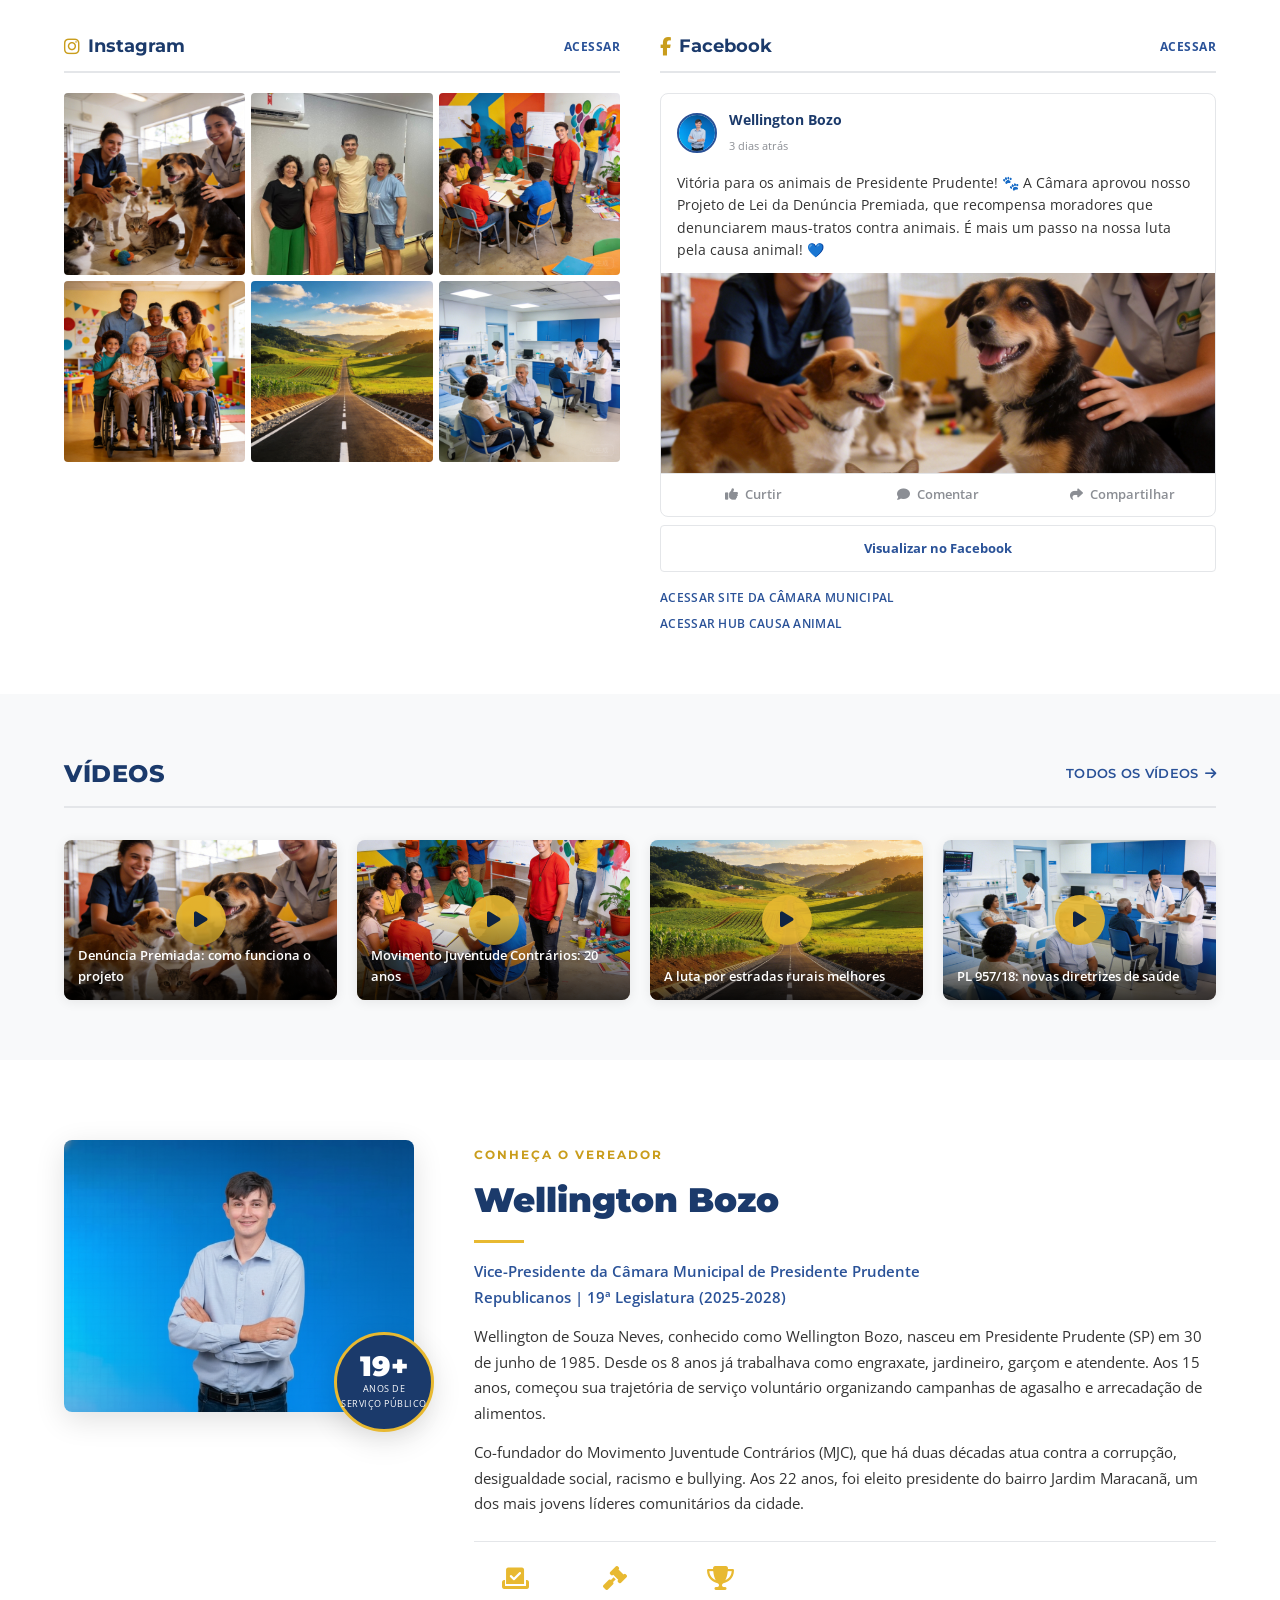
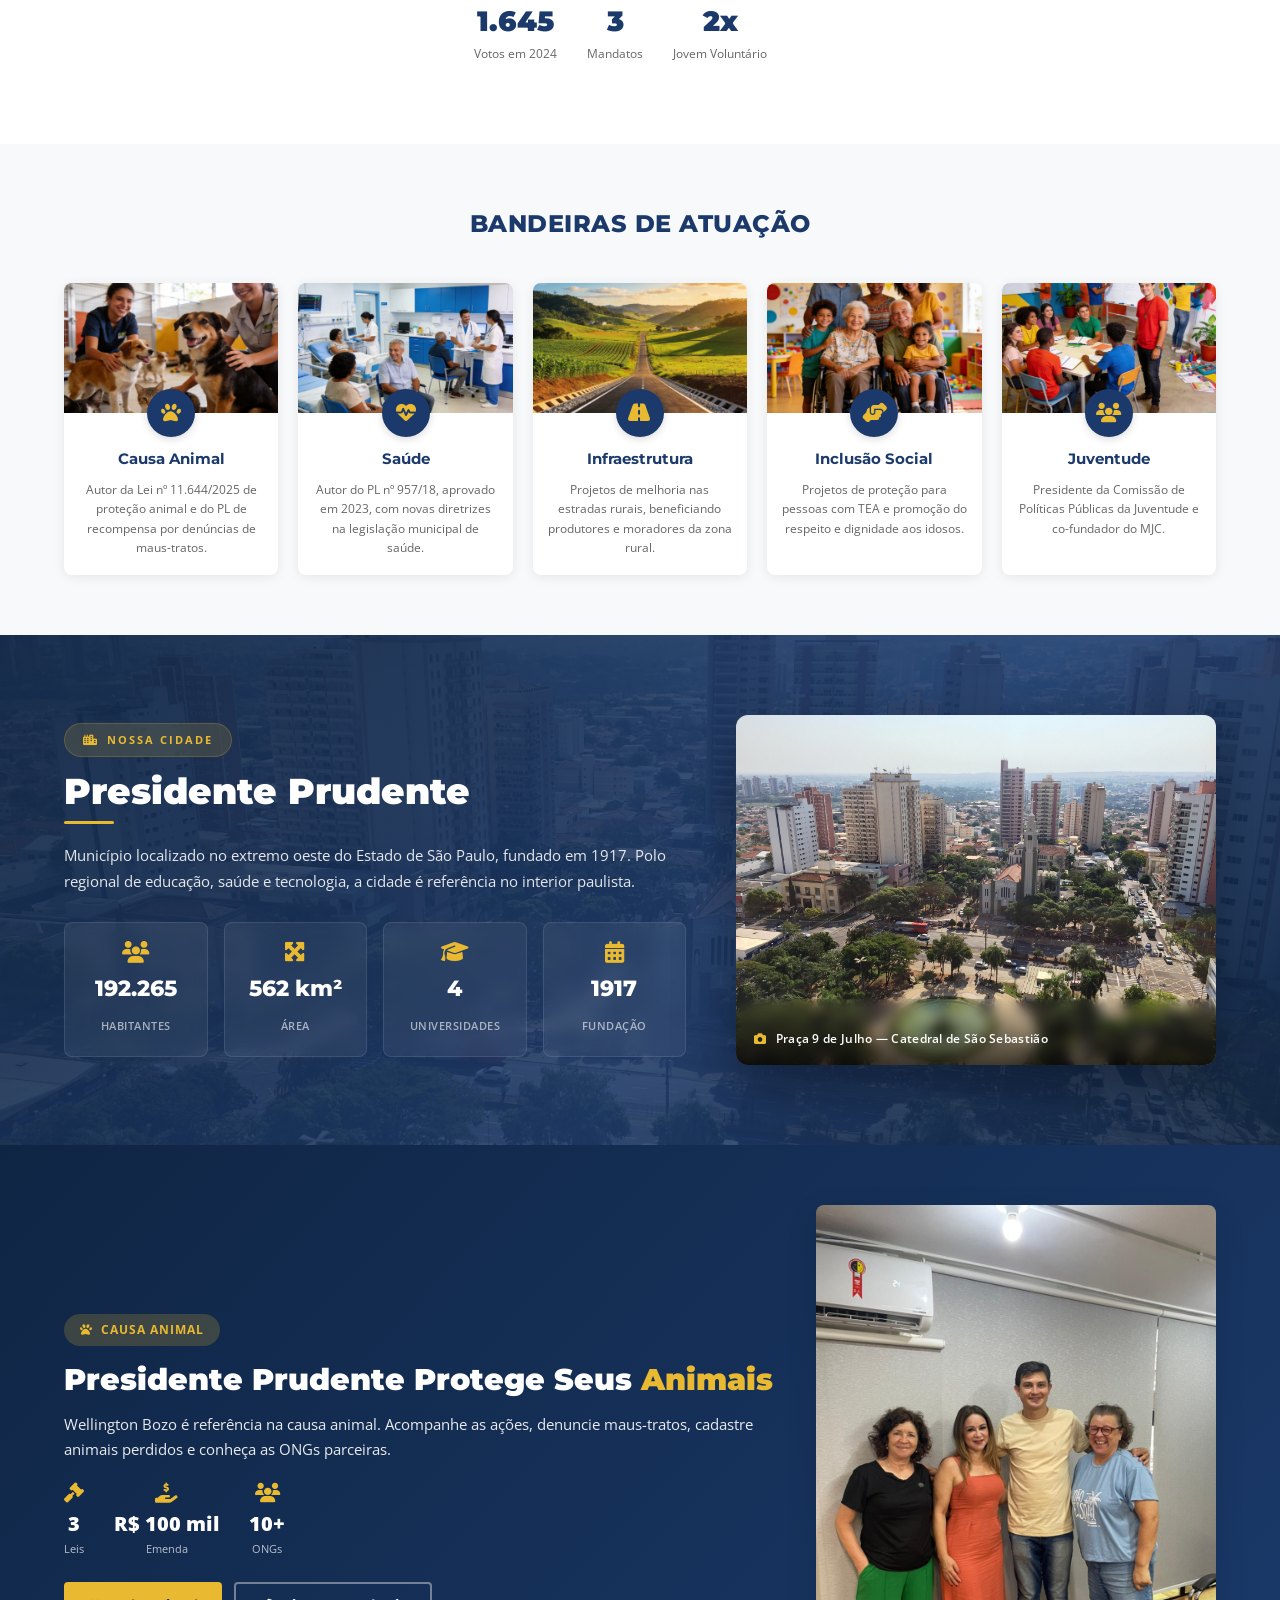
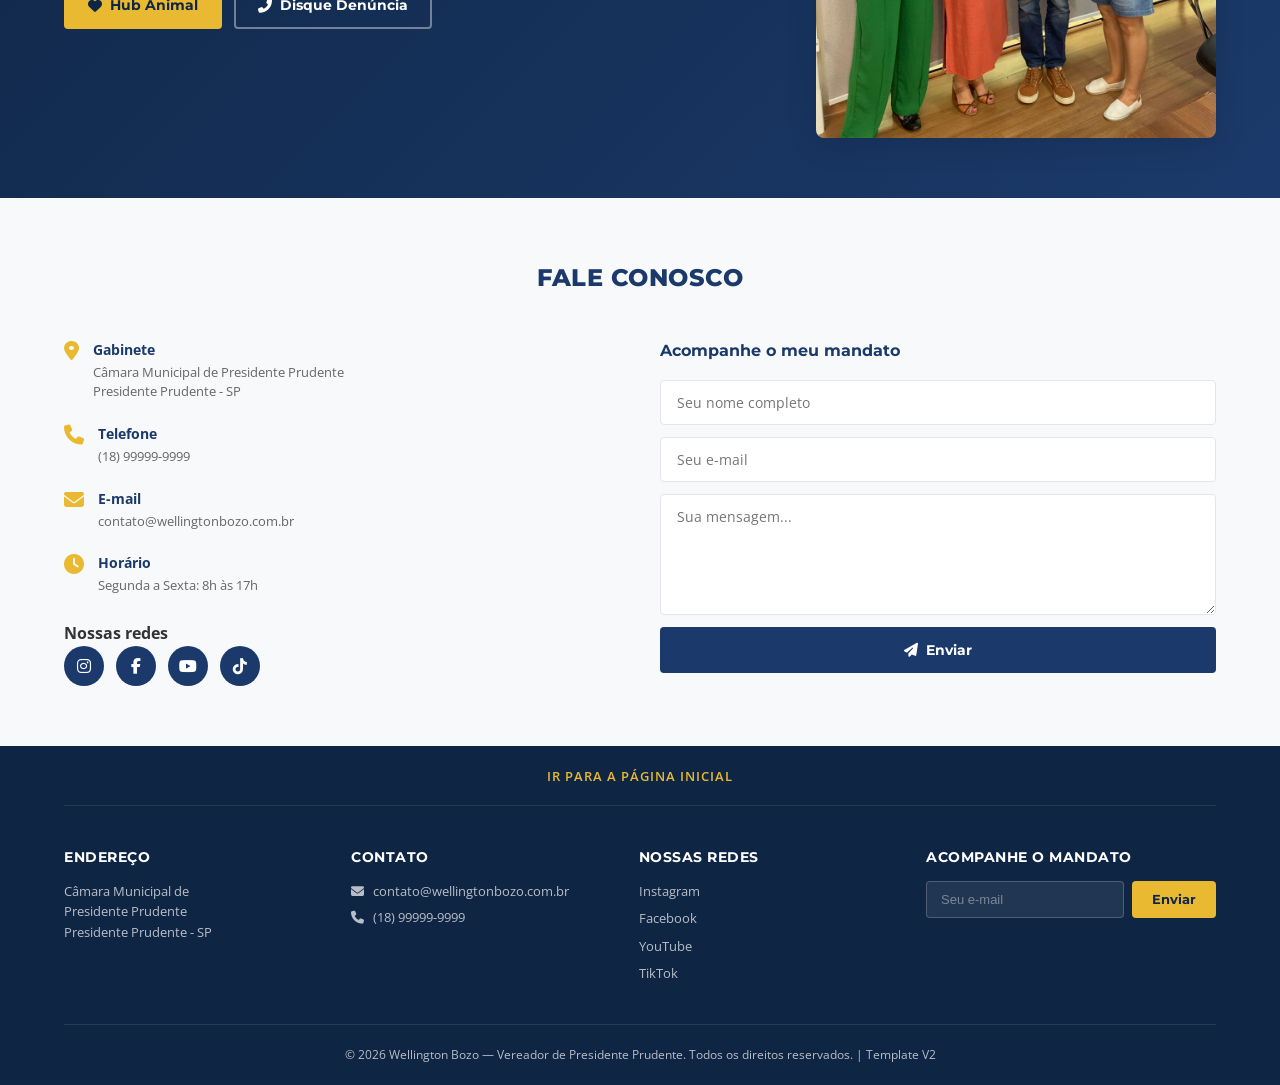
==== commit 44a3e8ae: "feat: painel CMS completo para gestão do site - admin panel com login, dashboard, CRUD de todas seçõ" ====
--- a/index.html
+++ b/index.html
@@ -658,6 +658,7 @@
     <a href="#inicio" class="back-top" id="backToTop"><i class="fas fa-chevron-up"></i></a>
 
     <script src="js/main-v2.js"></script>
+    <script src="js/cms-loader.js"></script>
 </body>
 </html>
 
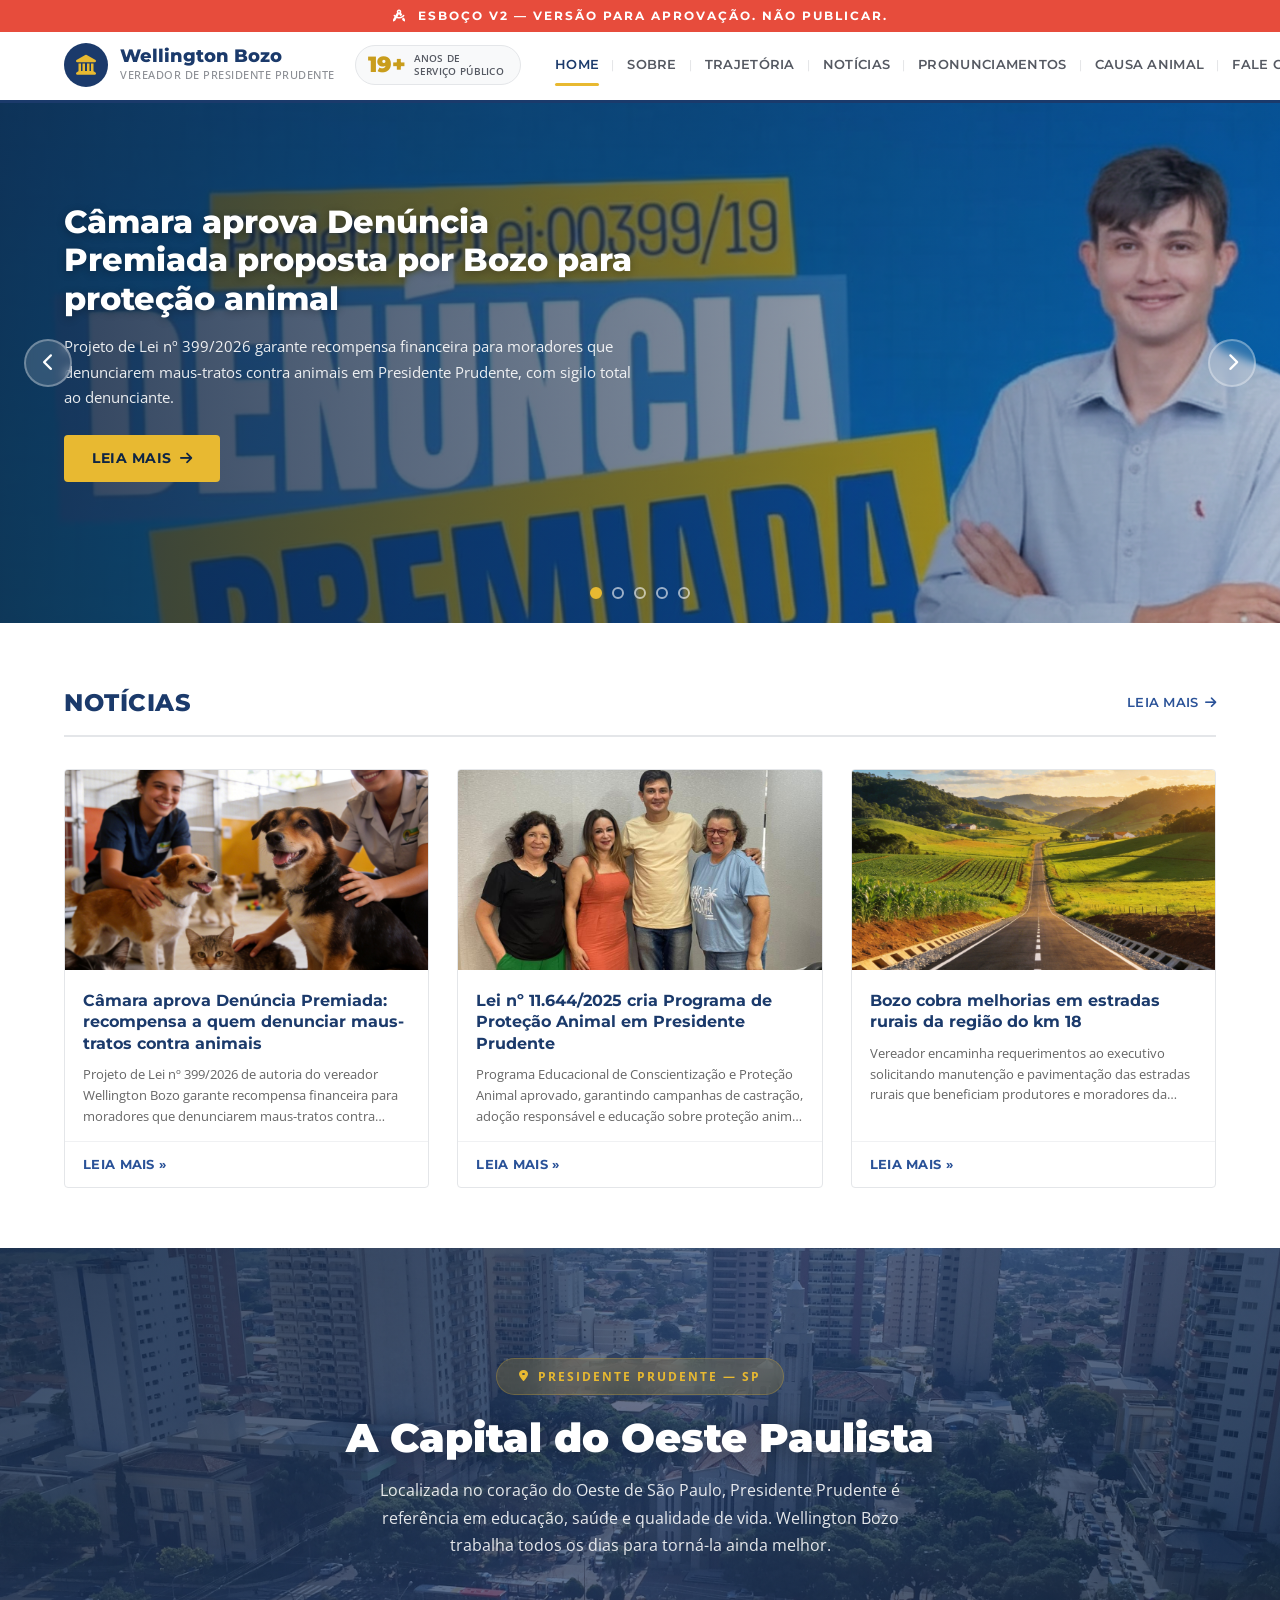
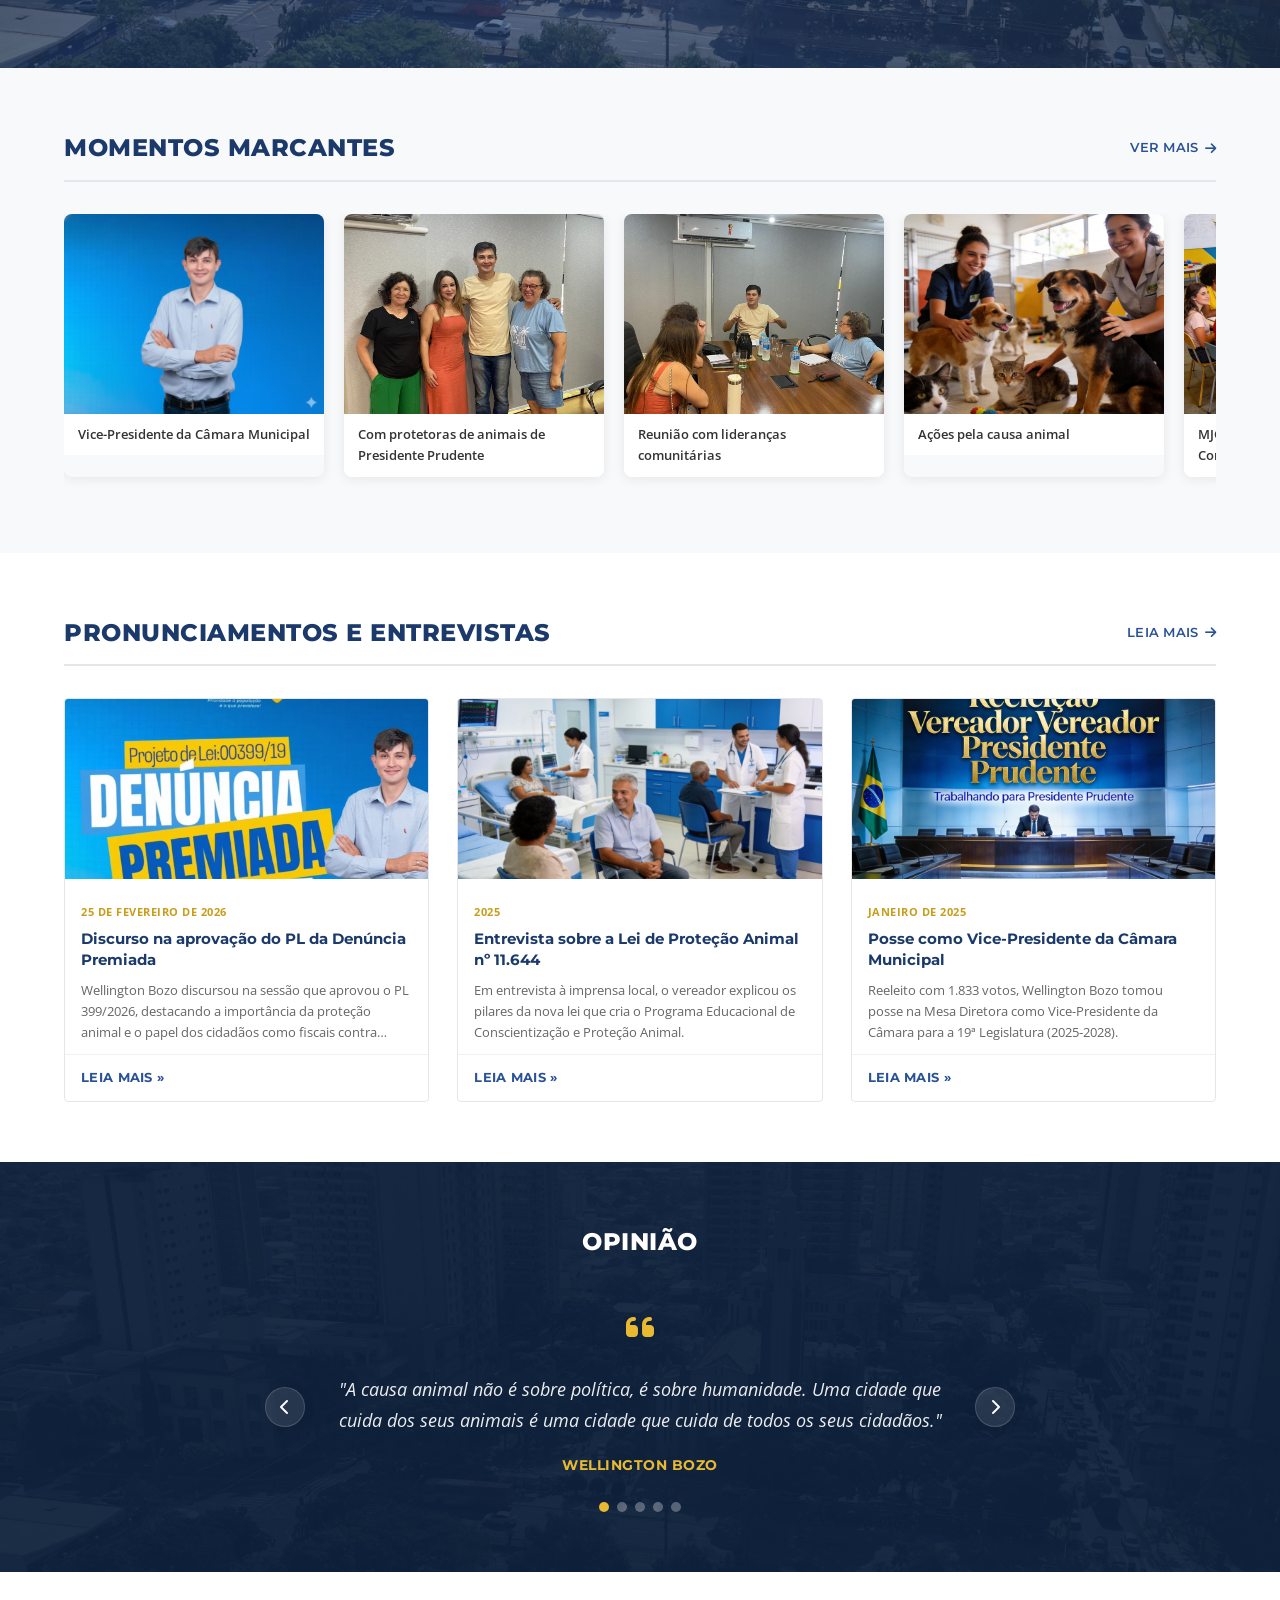
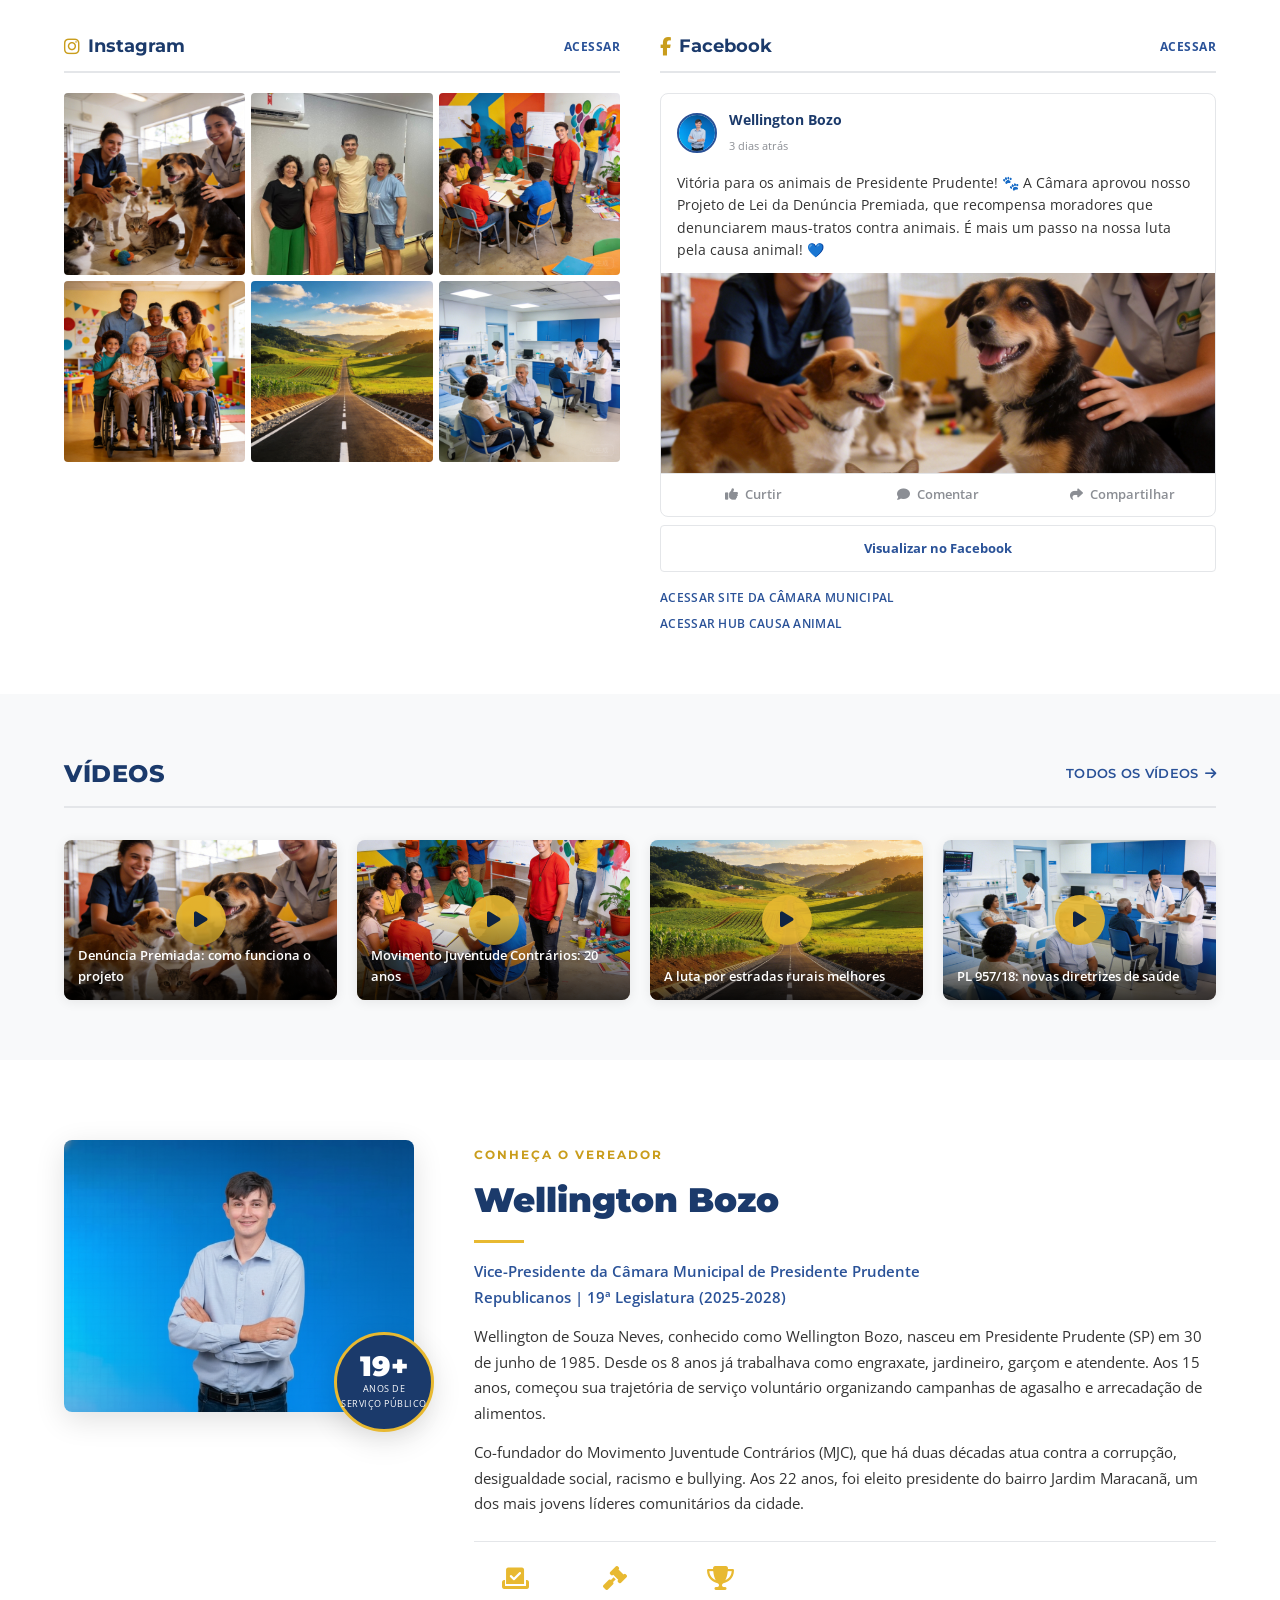
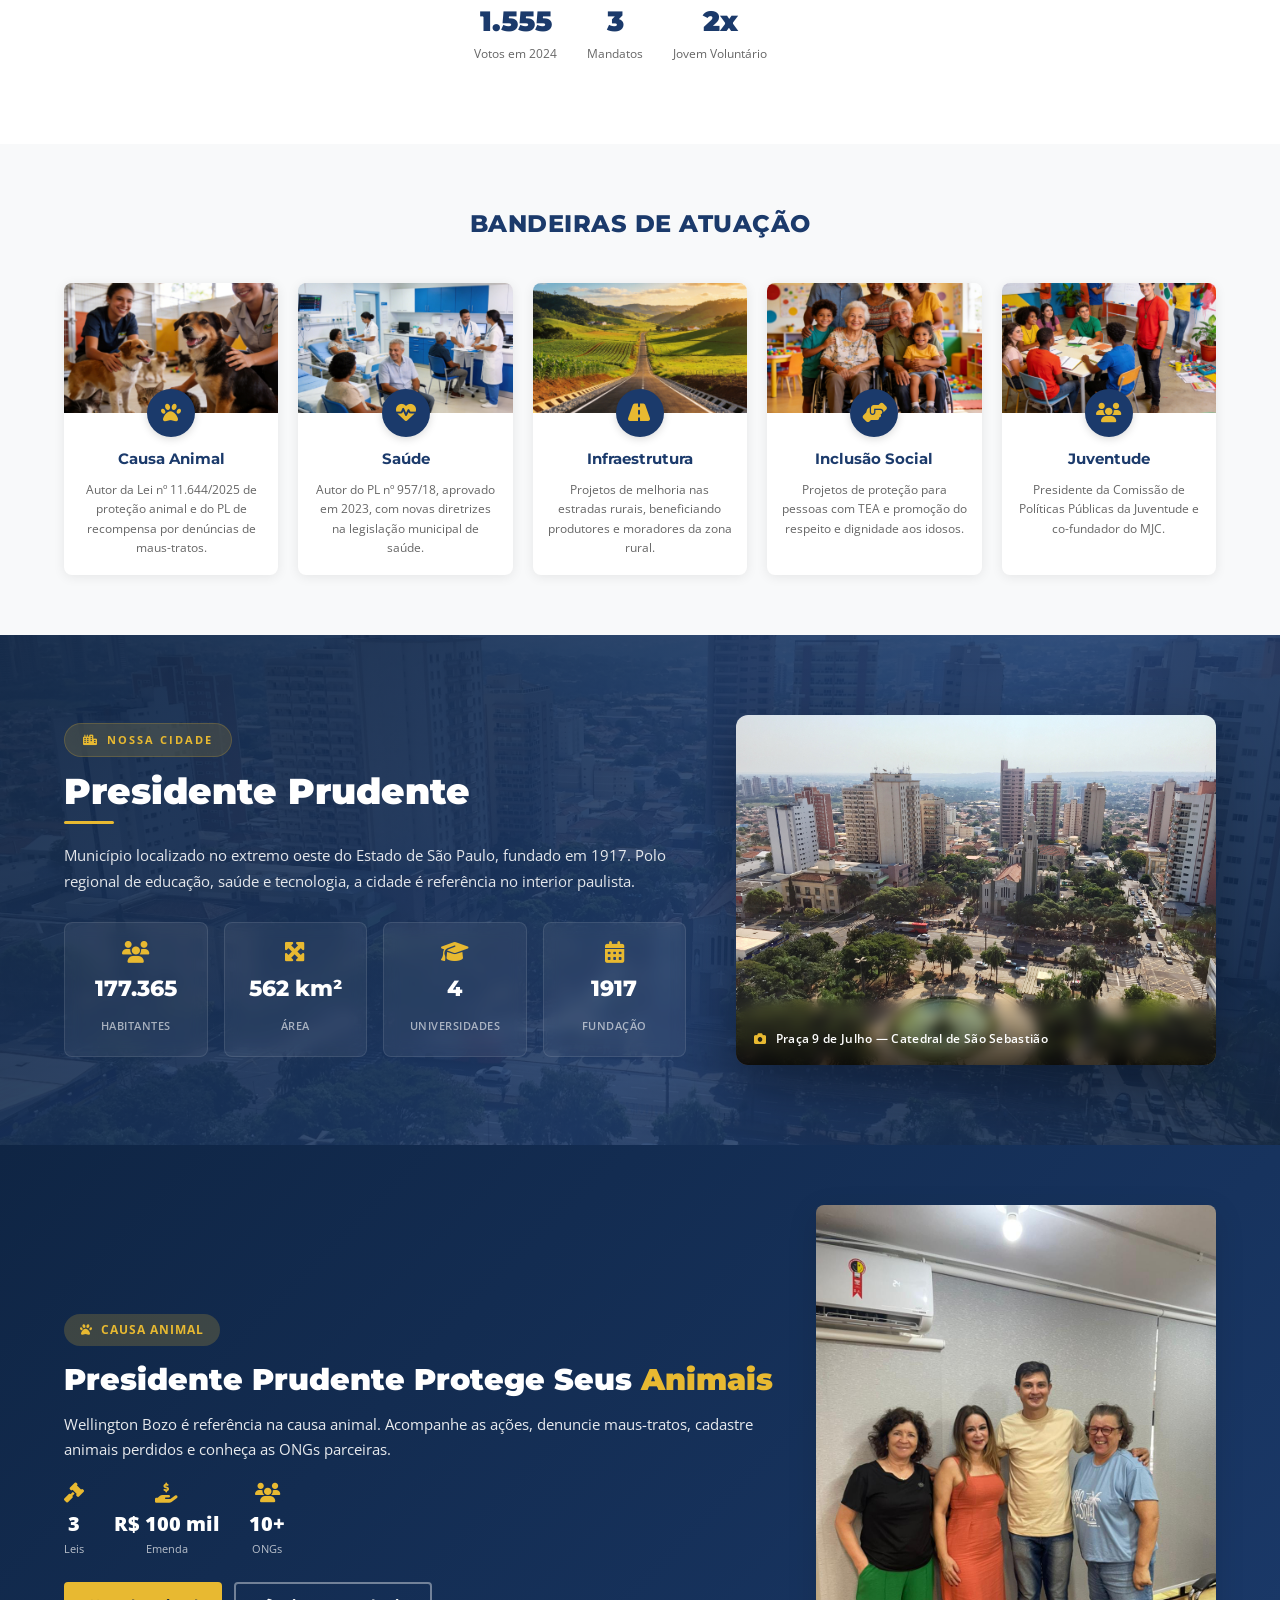
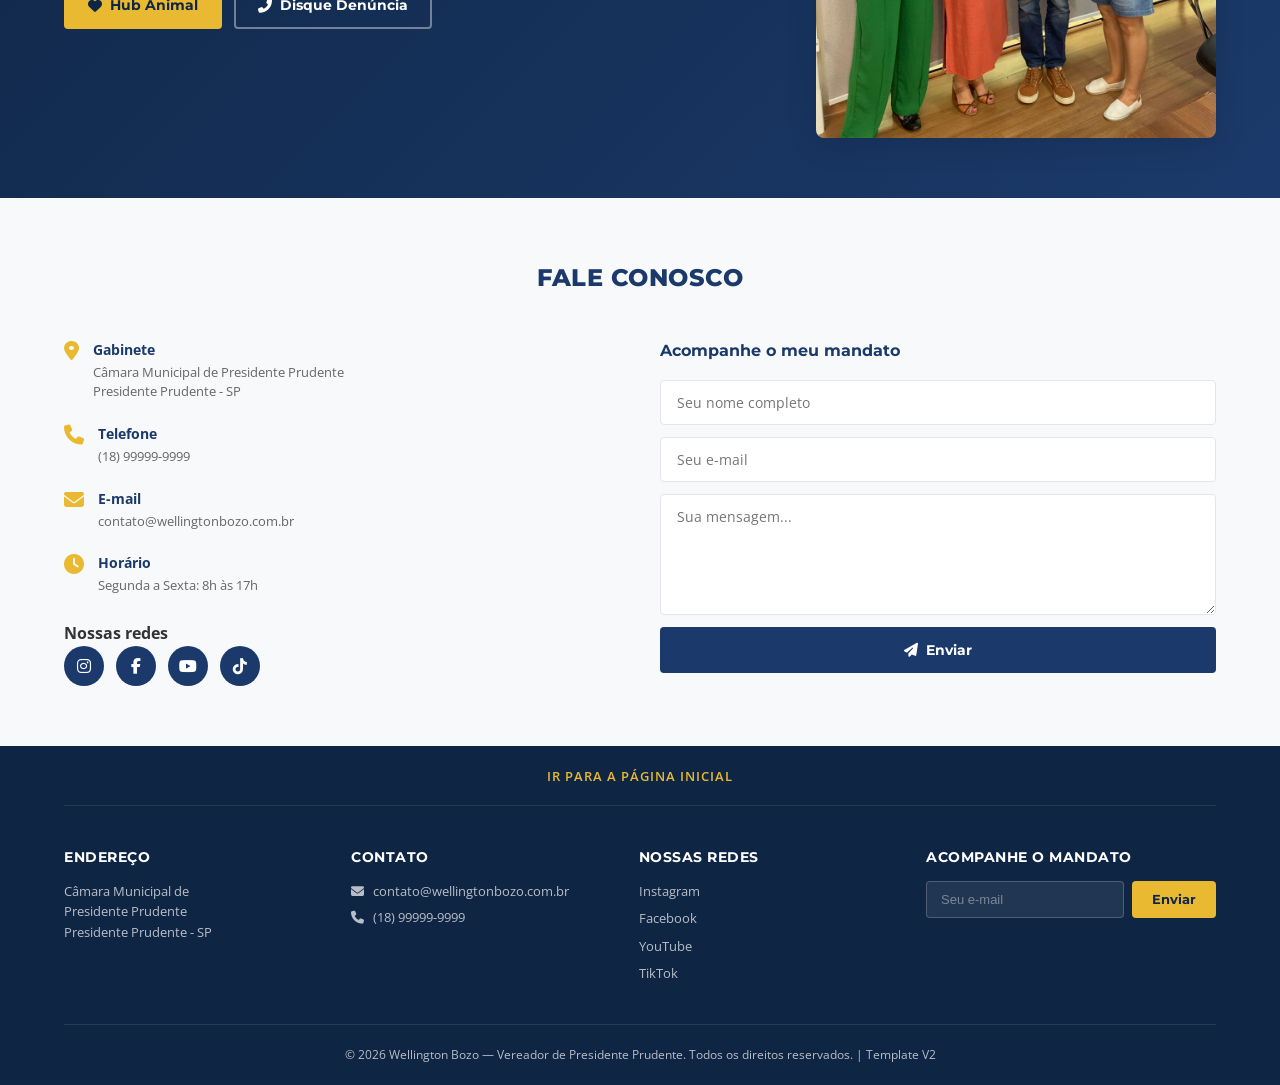
==== commit 8d754fb4: "fix: auditoria completa do CMS - 13 correções críticas CRÍTICOS: - Fix script order: cms-loader.js a" ====
--- a/index.html
+++ b/index.html
@@ -657,8 +657,8 @@
     <!-- Back to Top -->
     <a href="#inicio" class="back-top" id="backToTop"><i class="fas fa-chevron-up"></i></a>
 
+    <script src="js/cms-loader.js"></script>
     <script src="js/main-v2.js"></script>
-    <script src="js/cms-loader.js"></script>
 </body>
 </html>
 
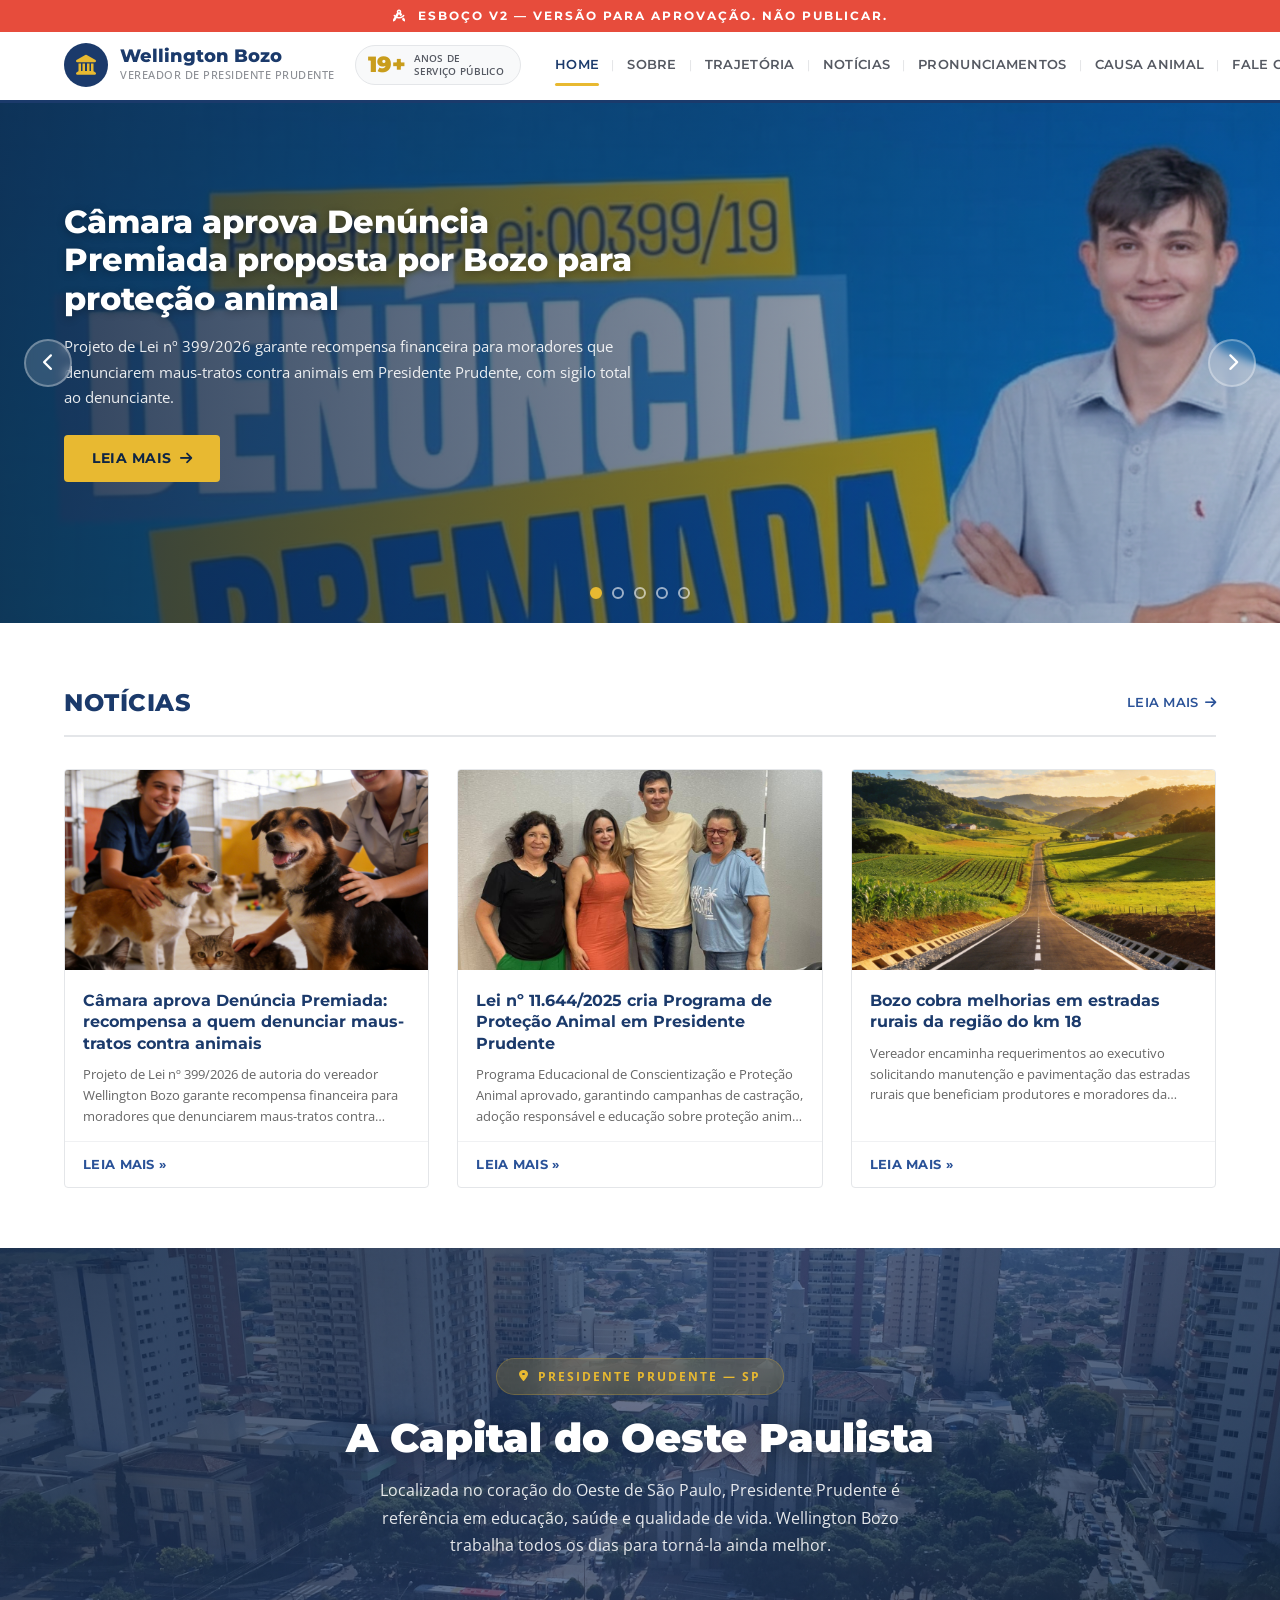
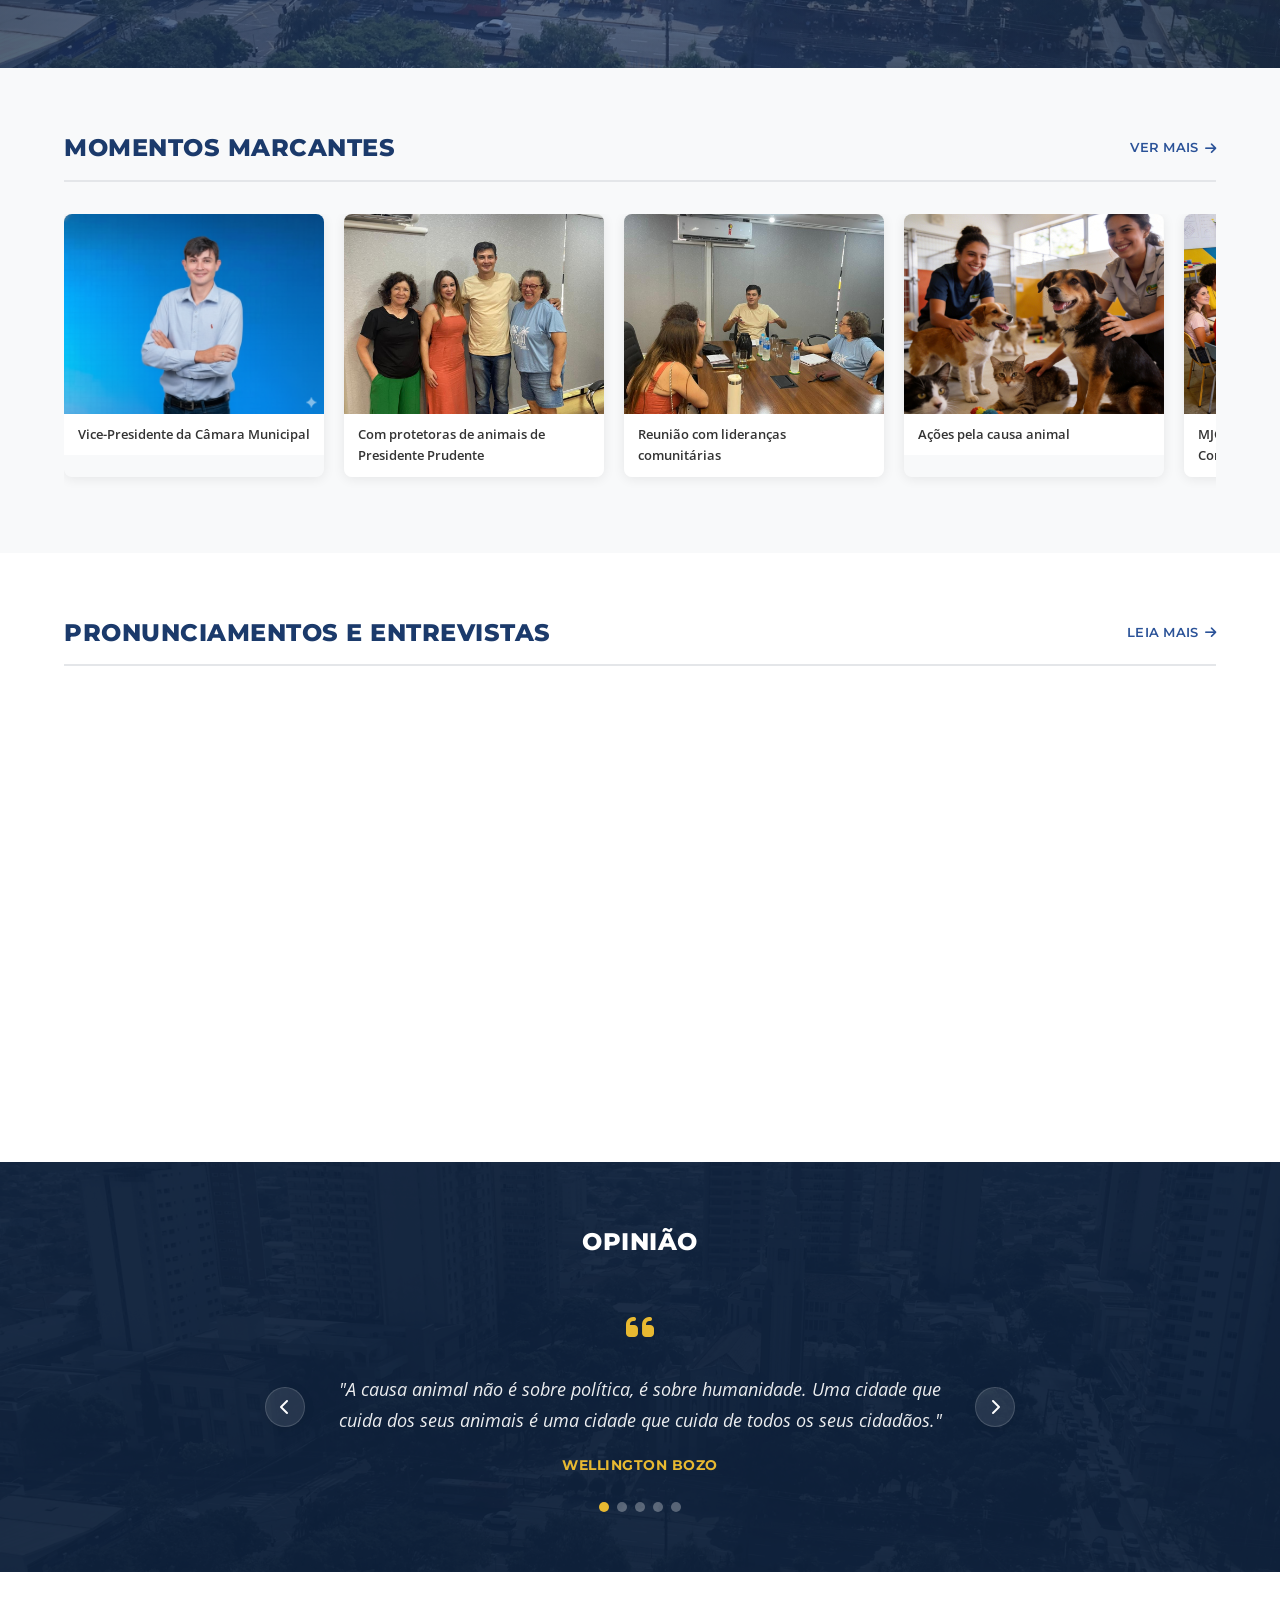
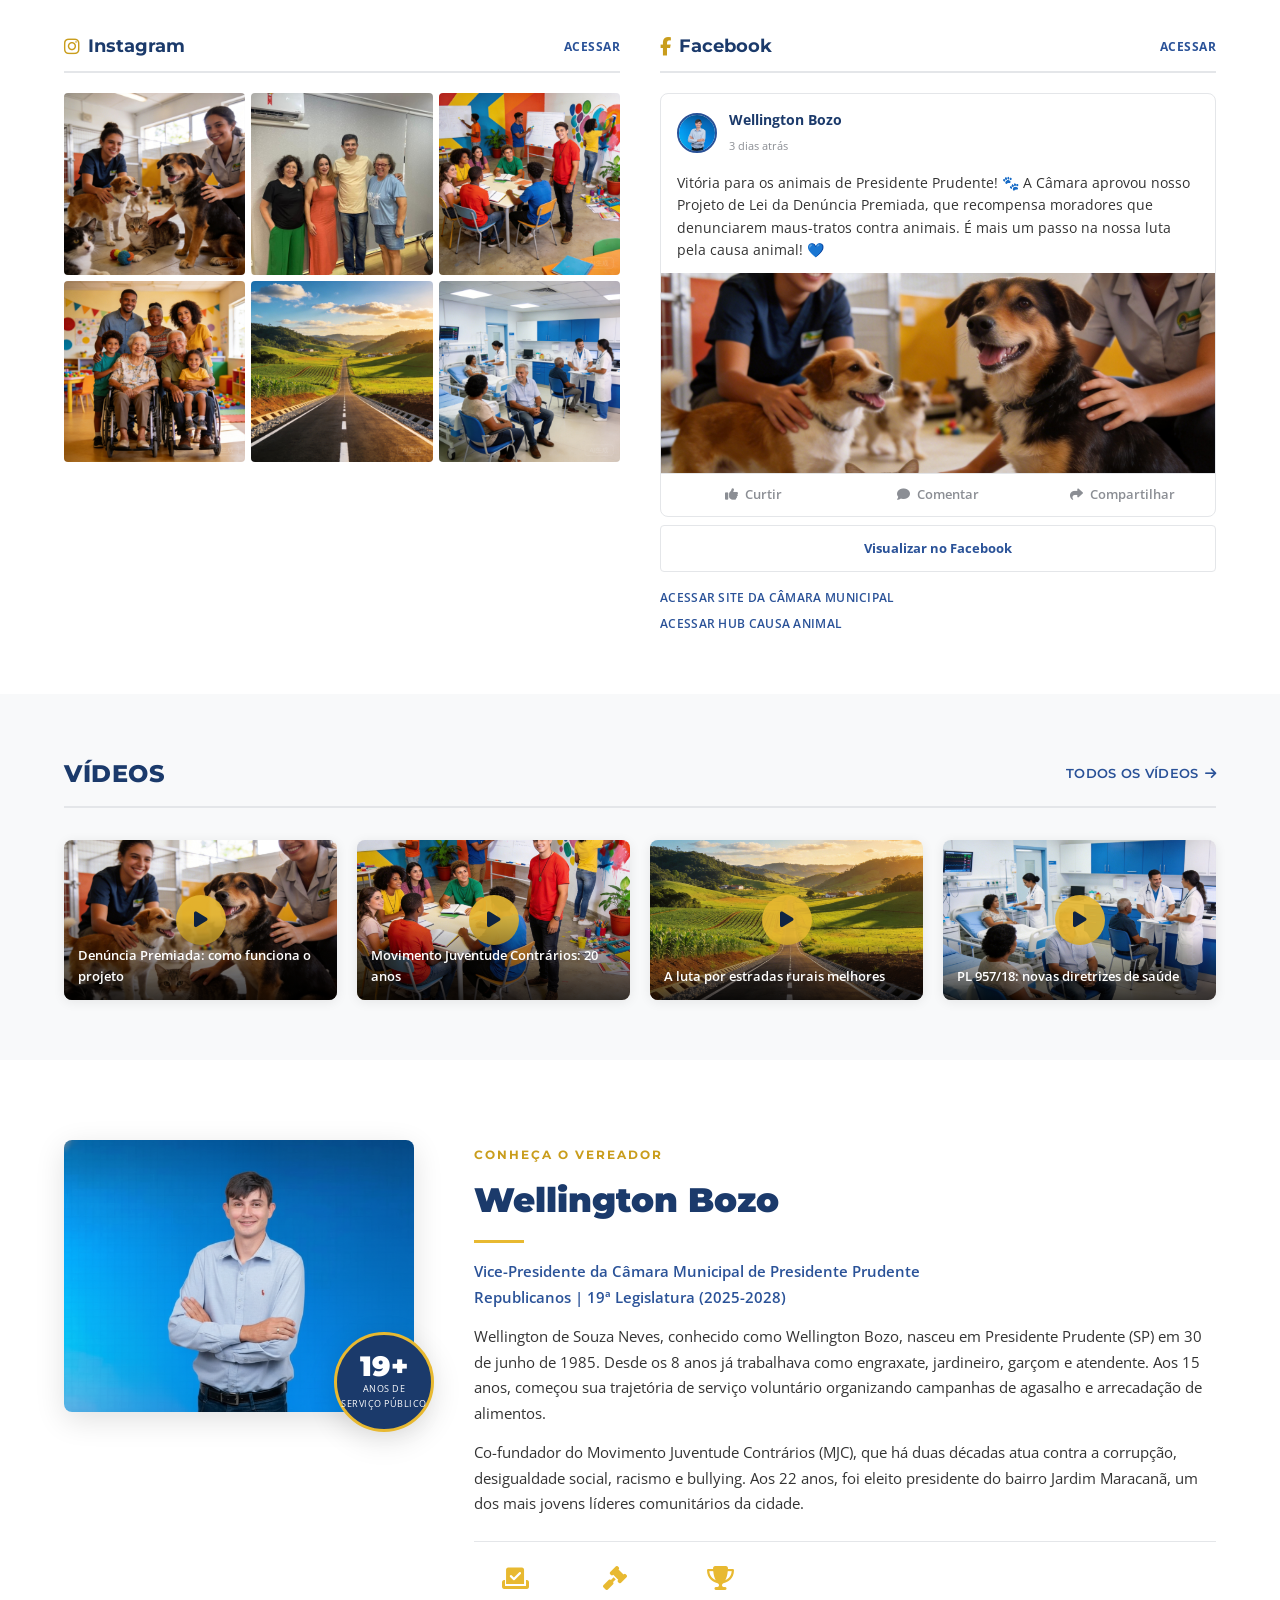
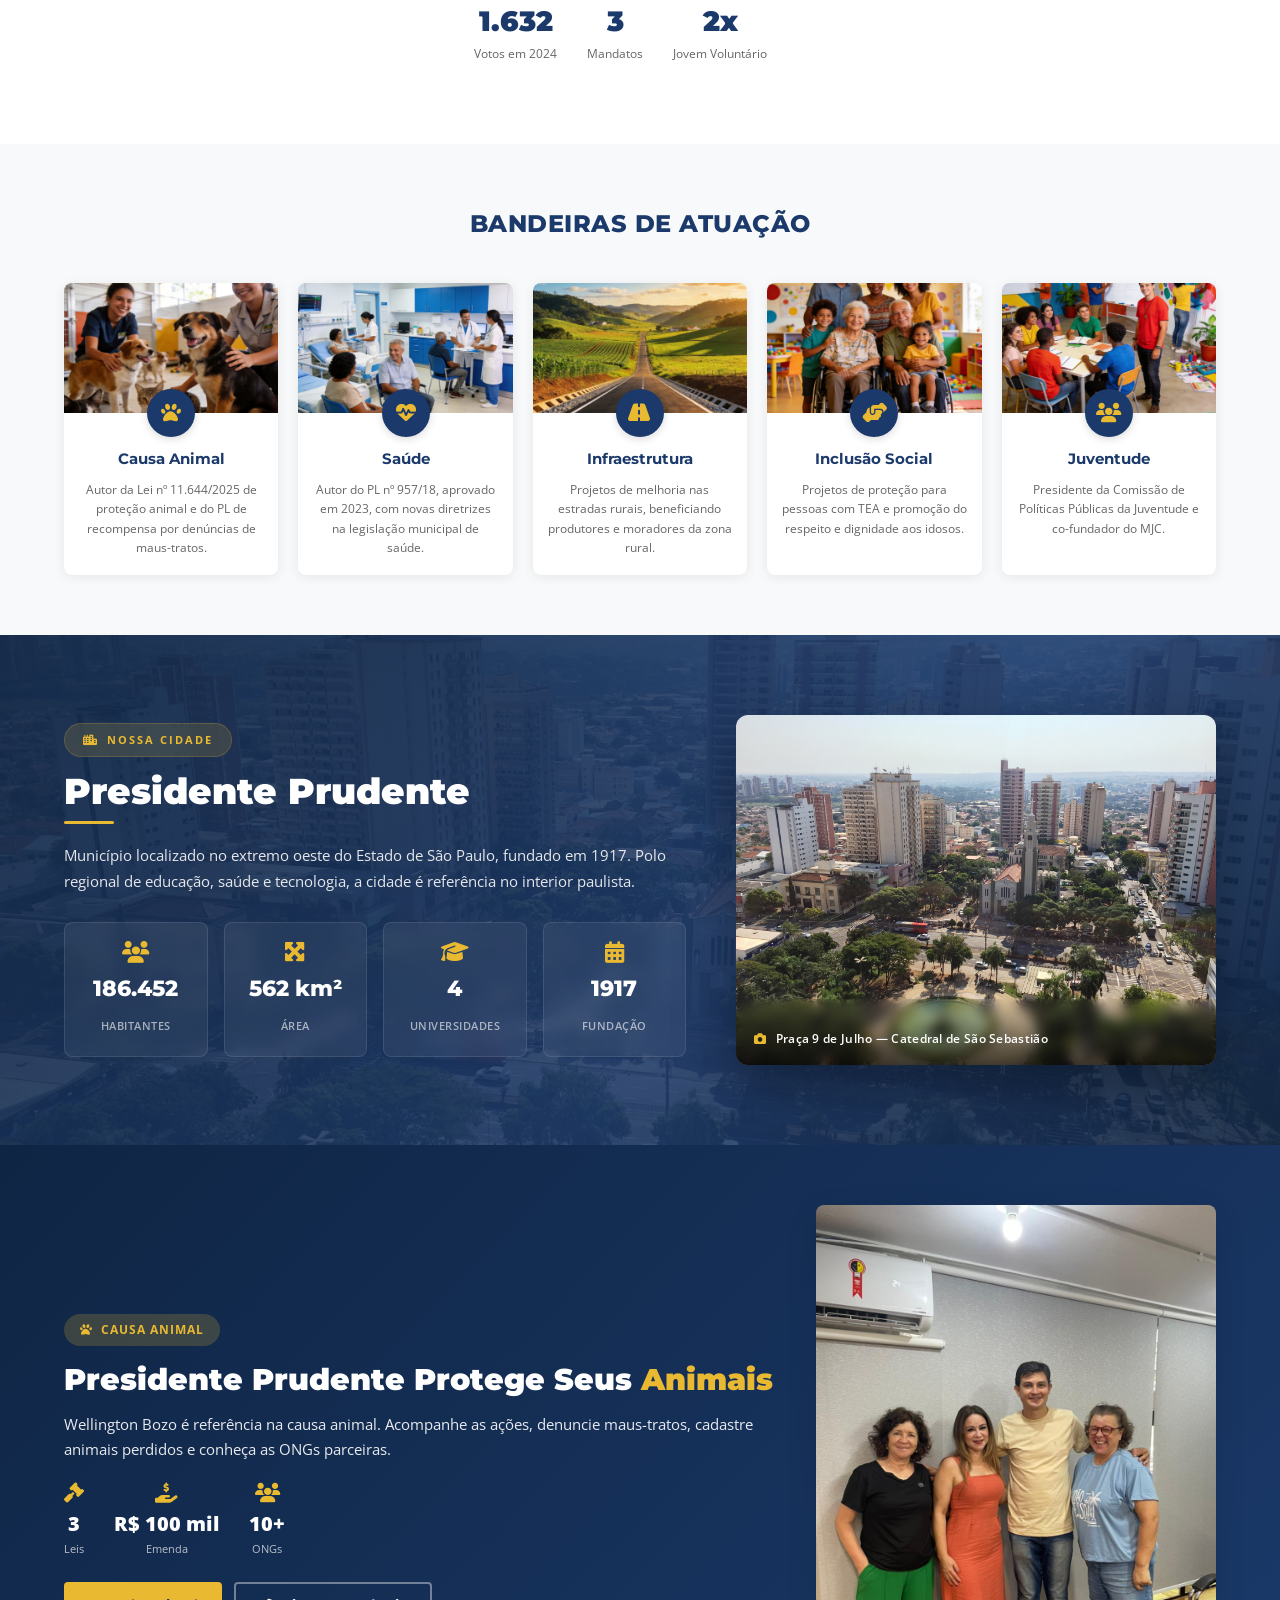
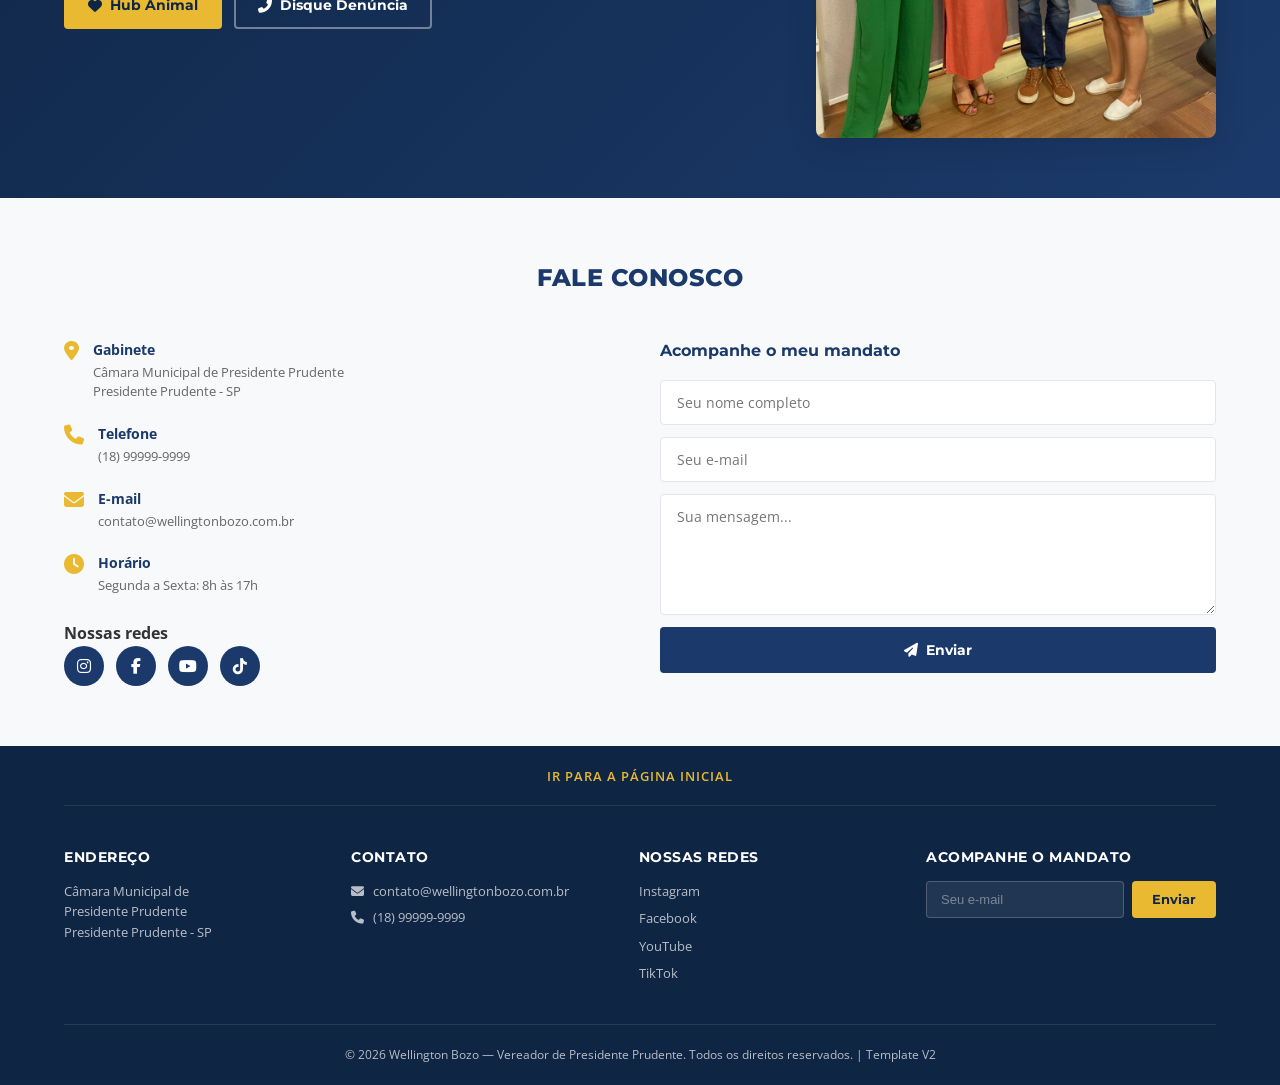
==== commit 57c83256: "audit: fix headers, CTA link, add 3 missing CMS sections, fix cidade bg - FIX: causa-animal.html hea" ====
--- a/index.html
+++ b/index.html
@@ -550,7 +550,7 @@
                     </div>
                     <div class="animal-btns">
                         <a href="causa-animal.html" class="btn-animal-primary"><i class="fas fa-heart"></i> Hub Animal</a>
-                        <a href="causa-animal.html#denuncia" class="btn-animal-outline"><i class="fas fa-phone-alt"></i> Disque Denúncia</a>
+                        <a href="causa-animal.html#denunciar" class="btn-animal-outline"><i class="fas fa-phone-alt"></i> Disque Denúncia</a>
                     </div>
                 </div>
                 <div class="animal-cta-photo">
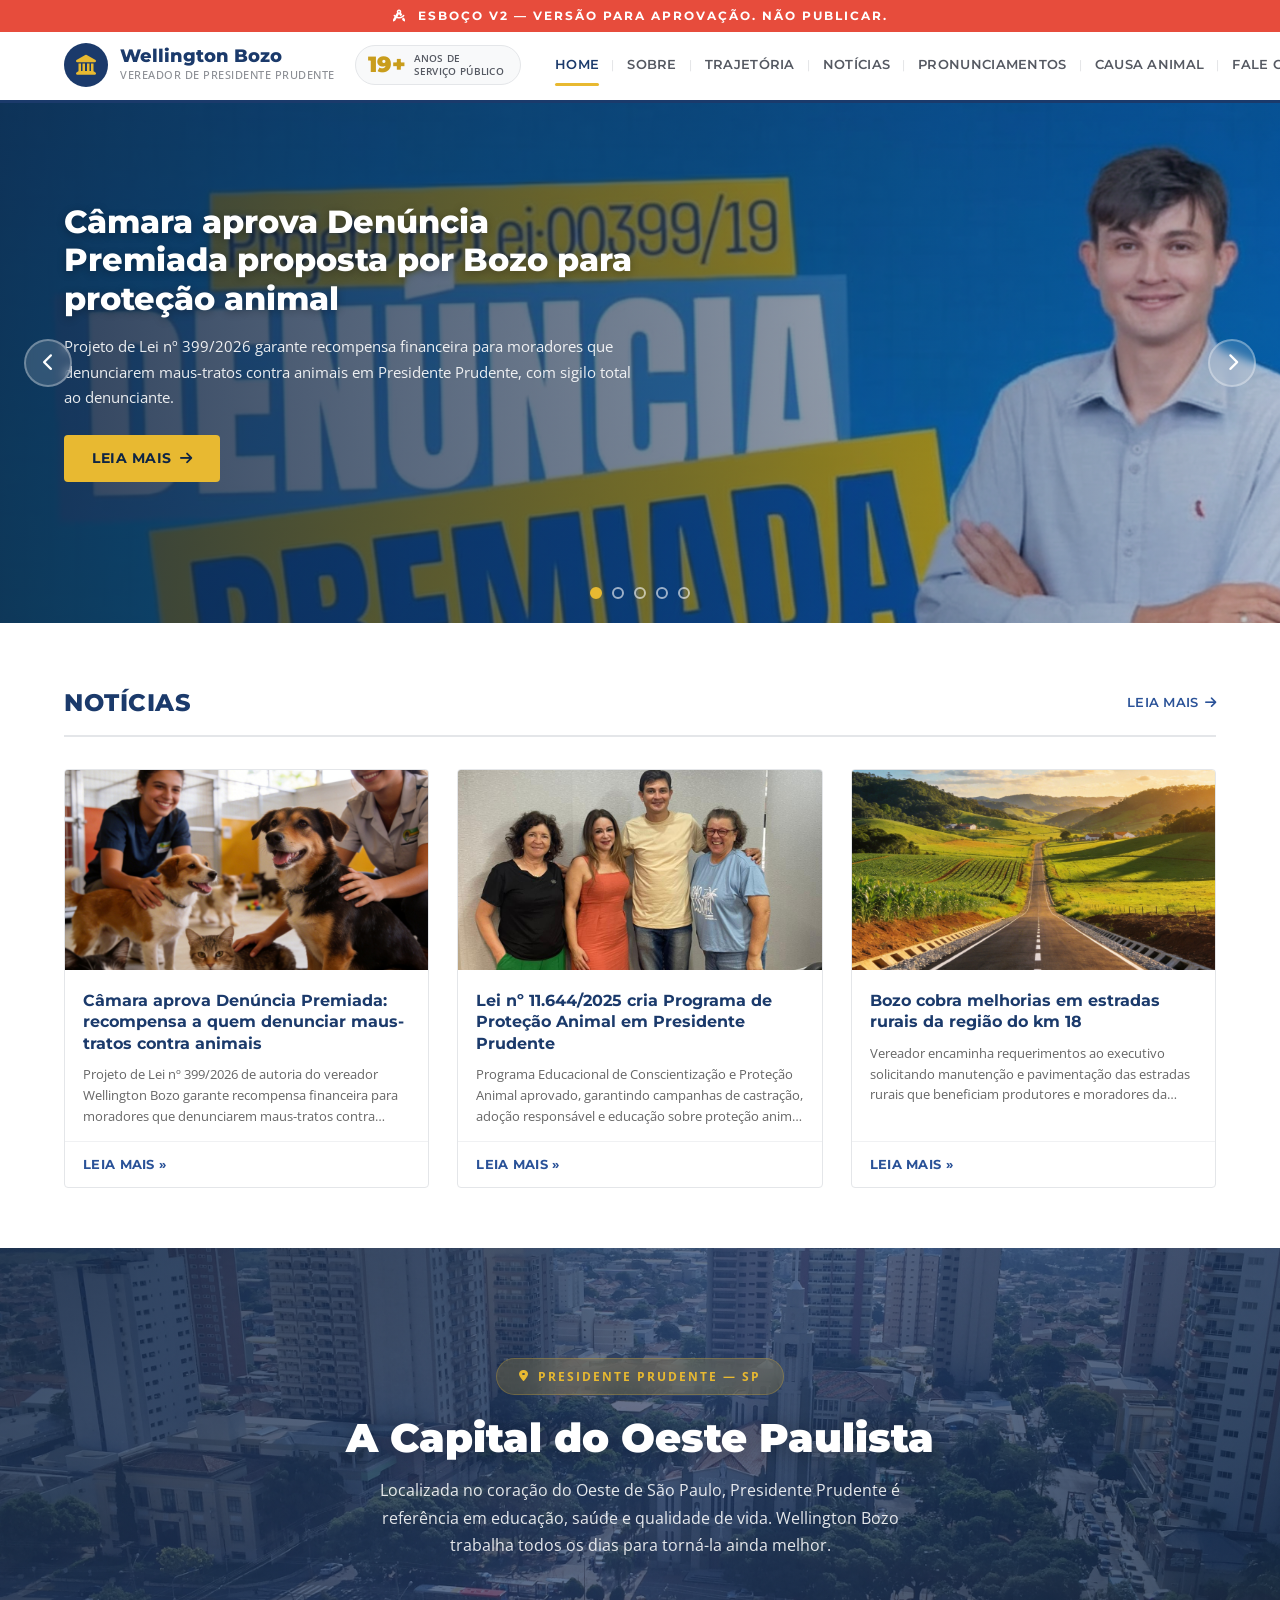
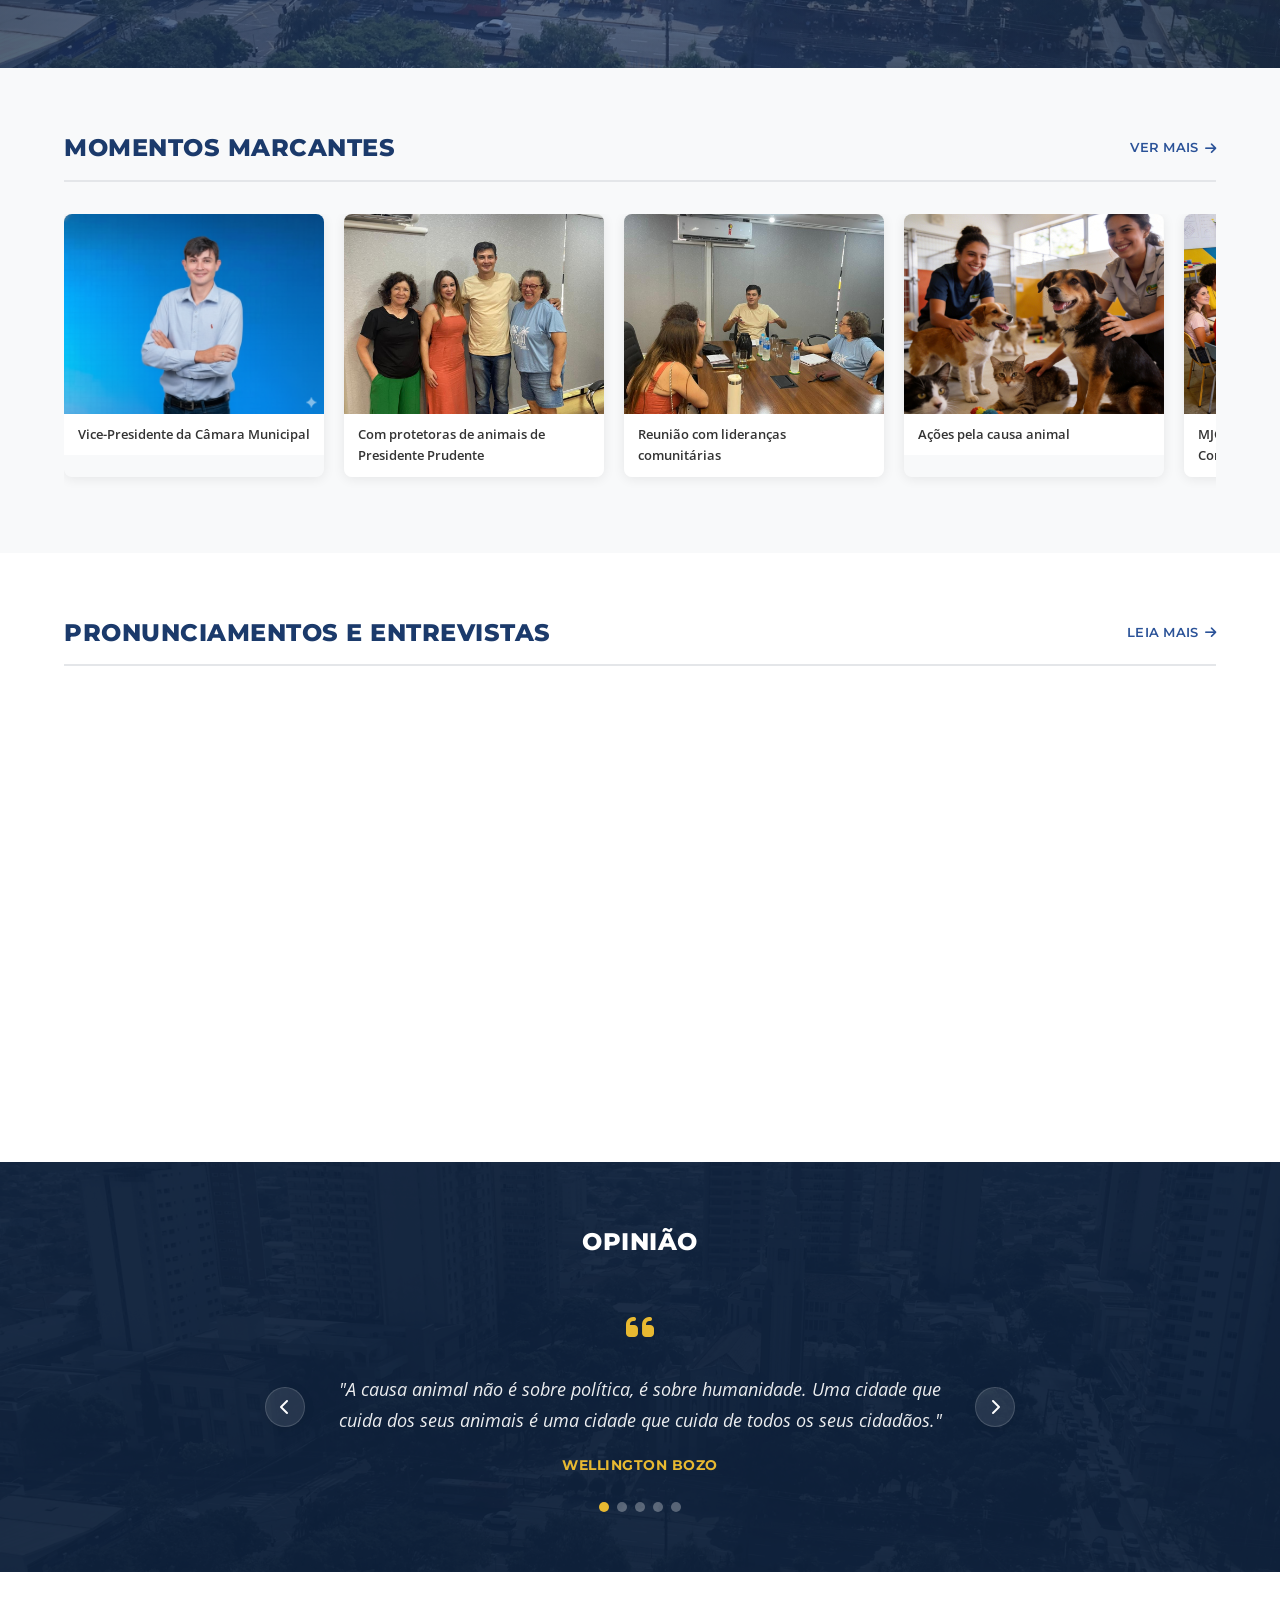
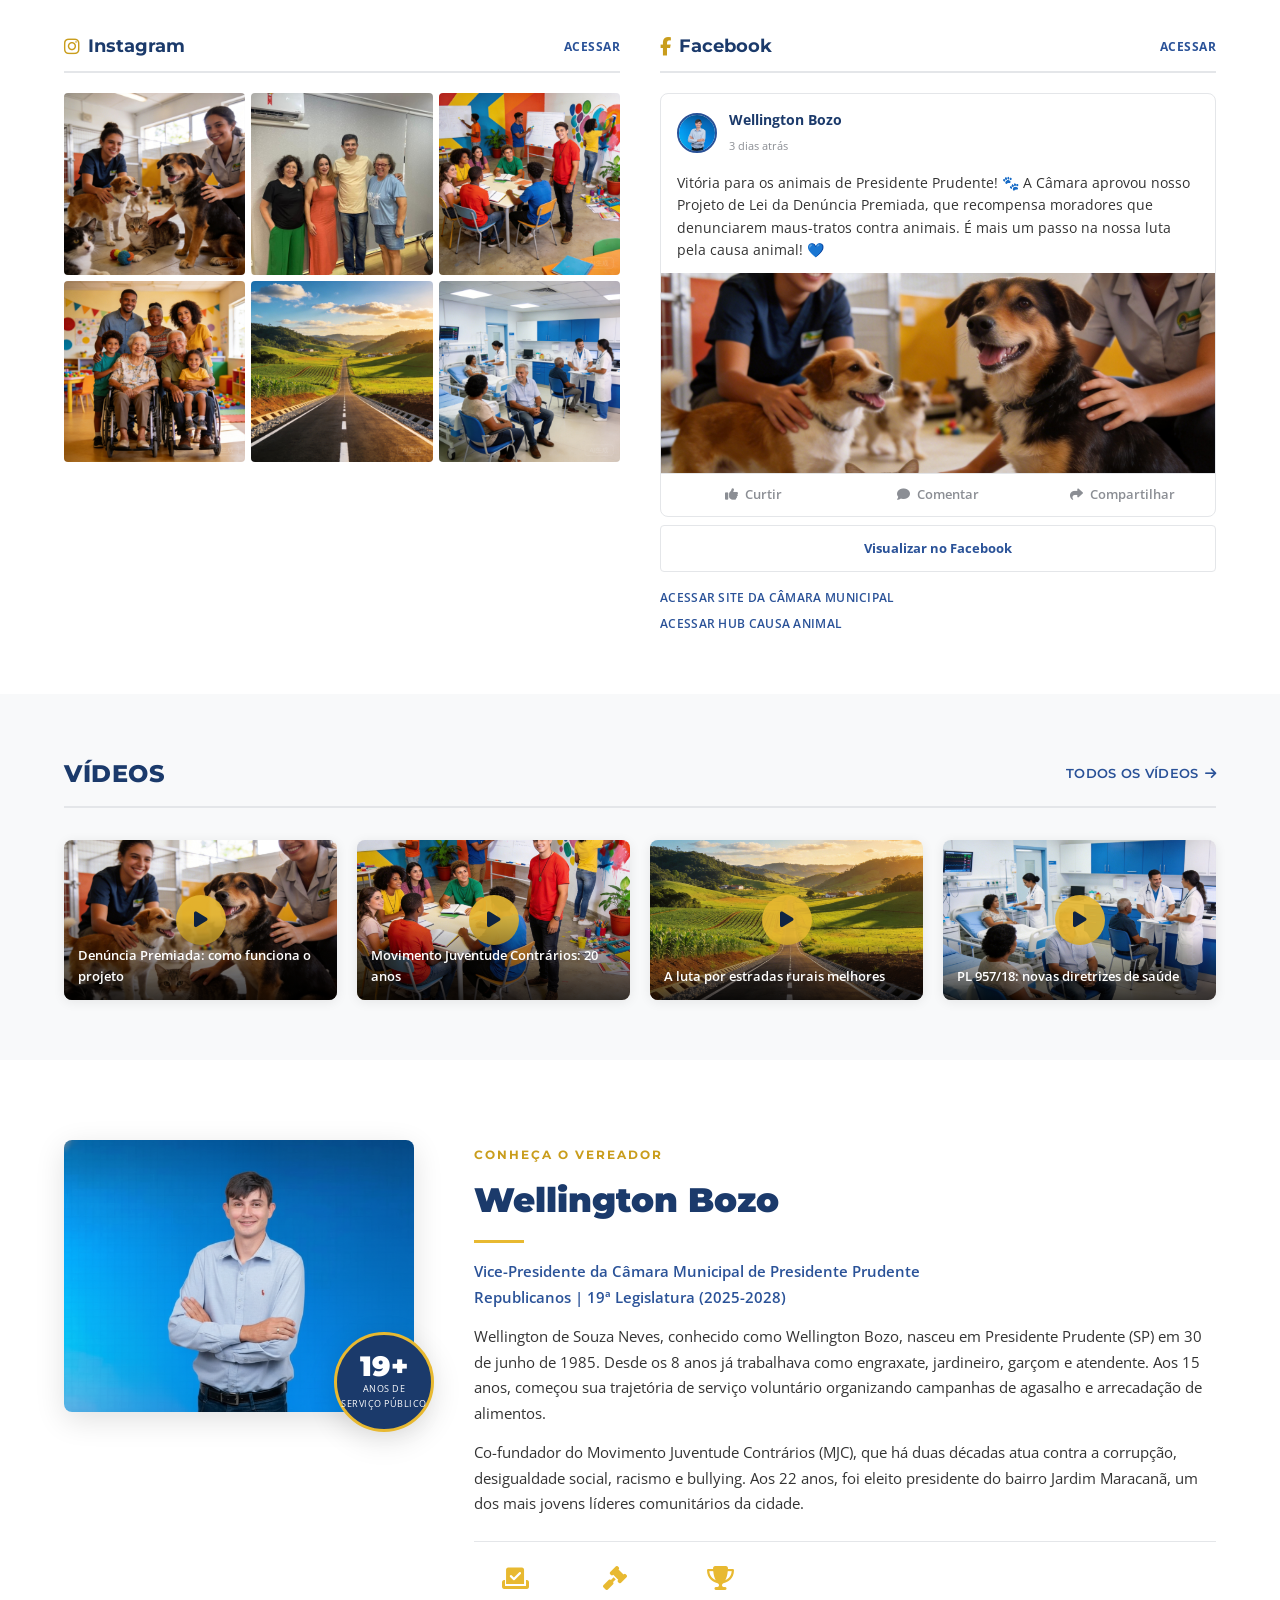
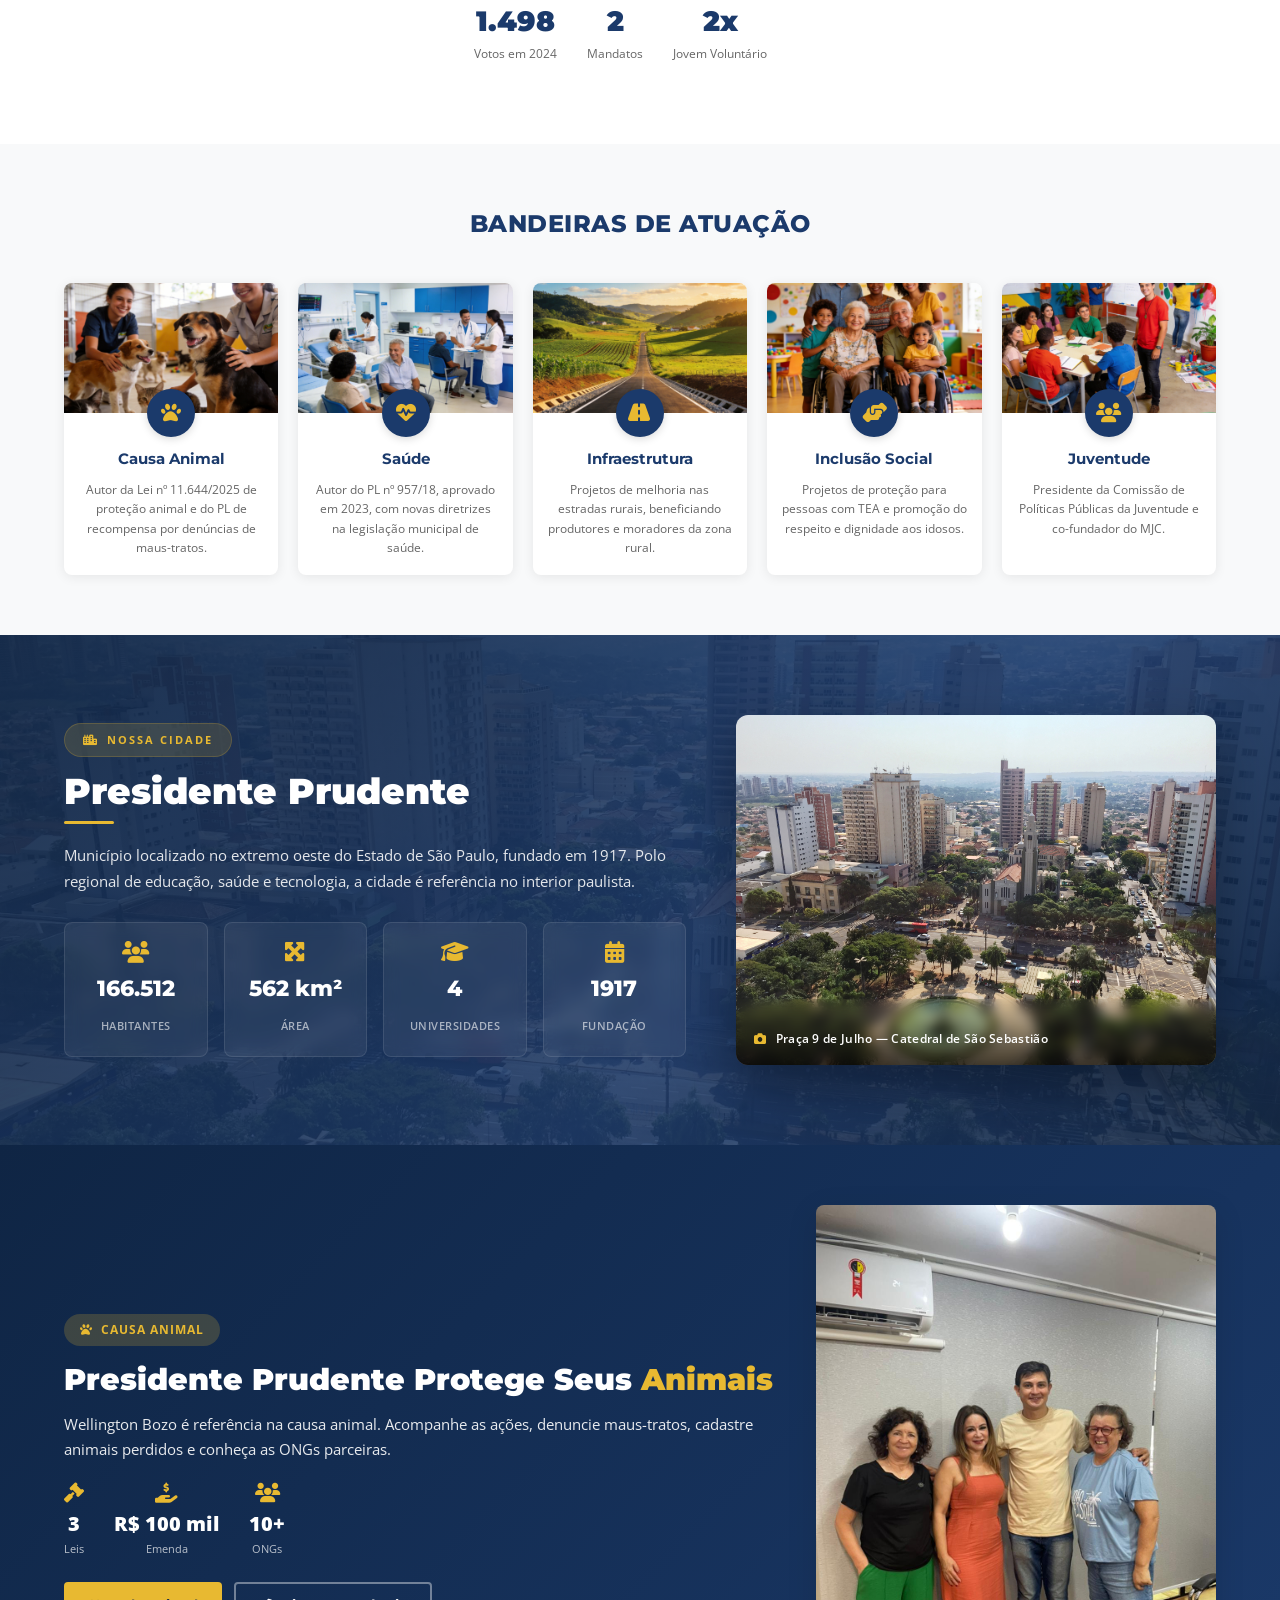
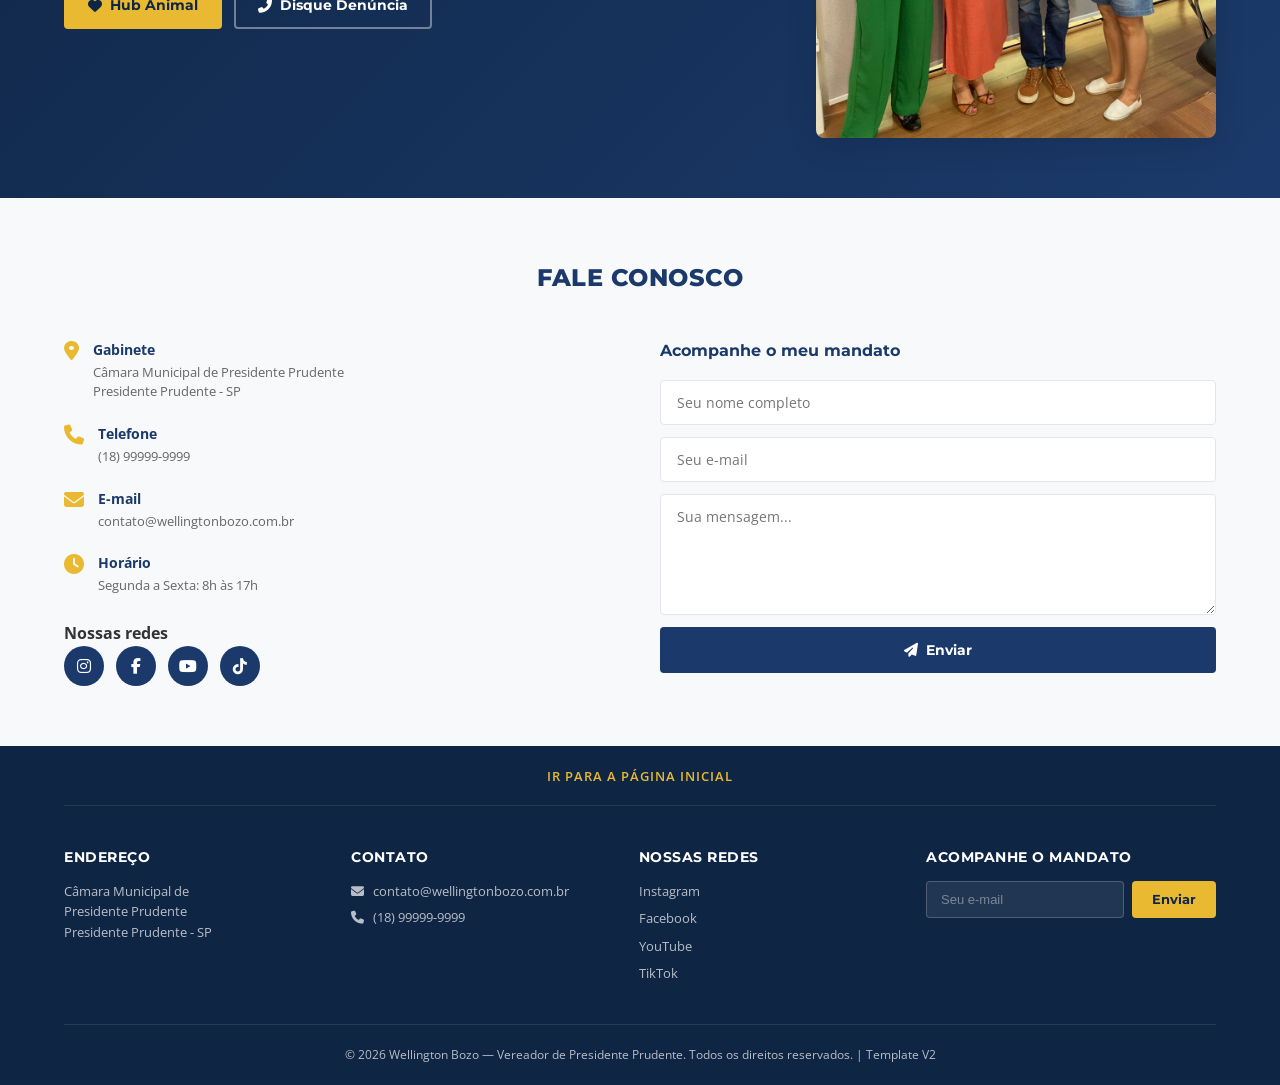
==== commit d52b89e3: "feat: criar 7 paginas de artigos/pronunciamentos com conteudo real, CSS artigo, corrigir links e con" ====
--- a/index.html
+++ b/index.html
@@ -24,7 +24,7 @@
             <div class="container">
                 <div class="header-inner">
                     <!-- Logo -->
-                    <a href="#" class="header-logo">
+                    <a href="index.html" class="header-logo">
                         <div class="logo-badge">
                             <i class="fas fa-landmark"></i>
                         </div>
@@ -69,7 +69,7 @@
                     <div class="hero-slide-content">
                         <h2>Câmara aprova Denúncia Premiada proposta por Bozo para proteção animal</h2>
                         <p>Projeto de Lei nº 399/2026 garante recompensa financeira para moradores que denunciarem maus-tratos contra animais em Presidente Prudente, com sigilo total ao denunciante.</p>
-                        <a href="causa-animal.html" class="hero-btn">Leia mais <i class="fas fa-arrow-right"></i></a>
+                        <a href="noticia-denuncia-premiada.html" class="hero-btn">Leia mais <i class="fas fa-arrow-right"></i></a>
                     </div>
                 </div>
             </div>
@@ -91,7 +91,7 @@
                     <div class="hero-slide-content">
                         <h2>Bozo cobra melhorias em estradas rurais e reforça compromisso com infraestrutura</h2>
                         <p>Vereador encaminha requerimentos solicitando manutenção e pavimentação das estradas rurais da região do km 18, beneficiando produtores e moradores da zona rural.</p>
-                        <a href="#noticias" class="hero-btn">Leia mais <i class="fas fa-arrow-right"></i></a>
+                        <a href="noticia-estradas-rurais.html" class="hero-btn">Leia mais <i class="fas fa-arrow-right"></i></a>
                     </div>
                 </div>
             </div>
@@ -113,7 +113,7 @@
                     <div class="hero-slide-content">
                         <h2>Lei nº 11.644/2025 cria Programa Educacional de Proteção Animal</h2>
                         <p>Programa garante campanhas de castração, adoção responsável e educação sobre proteção animal nas escolas do município de Presidente Prudente.</p>
-                        <a href="causa-animal.html" class="hero-btn">Leia mais <i class="fas fa-arrow-right"></i></a>
+                        <a href="noticia-lei-protecao-animal.html" class="hero-btn">Leia mais <i class="fas fa-arrow-right"></i></a>
                     </div>
                 </div>
             </div>
@@ -135,11 +135,11 @@
         <div class="container">
             <div class="section-top">
                 <h2 class="section-heading">Notícias</h2>
-                <a href="#" class="section-more">Leia mais <i class="fas fa-arrow-right"></i></a>
+                <a href="index.html#noticias" class="section-more">Leia mais <i class="fas fa-arrow-right"></i></a>
             </div>
             <div class="noticias-grid">
                 <!-- Card 1 -->
-                <a href="#" class="noticia-card">
+                <a href="noticia-denuncia-premiada.html" class="noticia-card">
                     <div class="noticia-card-img">
                         <img src="images/causa-animal.jpg" alt="Denúncia Premiada aprovada na Câmara" loading="lazy">
                     </div>
@@ -150,7 +150,7 @@
                     <span class="noticia-card-link">Leia mais &raquo;</span>
                 </a>
                 <!-- Card 2 -->
-                <a href="causa-animal.html" class="noticia-card">
+                <a href="noticia-lei-protecao-animal.html" class="noticia-card">
                     <div class="noticia-card-img">
                         <img src="images/bozo-protetoras.jpg" alt="Lei de Proteção Animal" loading="lazy">
                     </div>
@@ -161,7 +161,7 @@
                     <span class="noticia-card-link">Leia mais &raquo;</span>
                 </a>
                 <!-- Card 3 -->
-                <a href="#" class="noticia-card">
+                <a href="noticia-estradas-rurais.html" class="noticia-card">
                     <div class="noticia-card-img">
                         <img src="images/infraestrutura.jpg" alt="Infraestrutura rural" loading="lazy">
                     </div>
@@ -233,10 +233,10 @@
         <div class="container">
             <div class="section-top">
                 <h2 class="section-heading">Pronunciamentos e Entrevistas</h2>
-                <a href="#" class="section-more">Leia mais <i class="fas fa-arrow-right"></i></a>
+                <a href="index.html#pronunciamentos" class="section-more">Leia mais <i class="fas fa-arrow-right"></i></a>
             </div>
             <div class="pronunc-grid">
-                <a href="#" class="pronunc-card">
+                <a href="pronunciamento-denuncia-premiada.html" class="pronunc-card">
                     <div class="pronunc-card-img">
                         <img src="images/hero-denuncia-premiada.png" alt="Discurso na aprovação do PL" loading="lazy">
                     </div>
@@ -247,7 +247,7 @@
                     </div>
                     <span class="pronunc-link">Leia mais &raquo;</span>
                 </a>
-                <a href="causa-animal.html" class="pronunc-card">
+                <a href="pronunciamento-lei-protecao.html" class="pronunc-card">
                     <div class="pronunc-card-img">
                         <img src="images/saude.jpg" alt="Entrevista sobre Lei de Proteção" loading="lazy">
                     </div>
@@ -258,7 +258,7 @@
                     </div>
                     <span class="pronunc-link">Leia mais &raquo;</span>
                 </a>
-                <a href="#" class="pronunc-card">
+                <a href="pronunciamento-posse.html" class="pronunc-card">
                     <div class="pronunc-card-img">
                         <img src="images/hero-slide-1.jpg" alt="Posse como Vice-Presidente" loading="lazy">
                     </div>
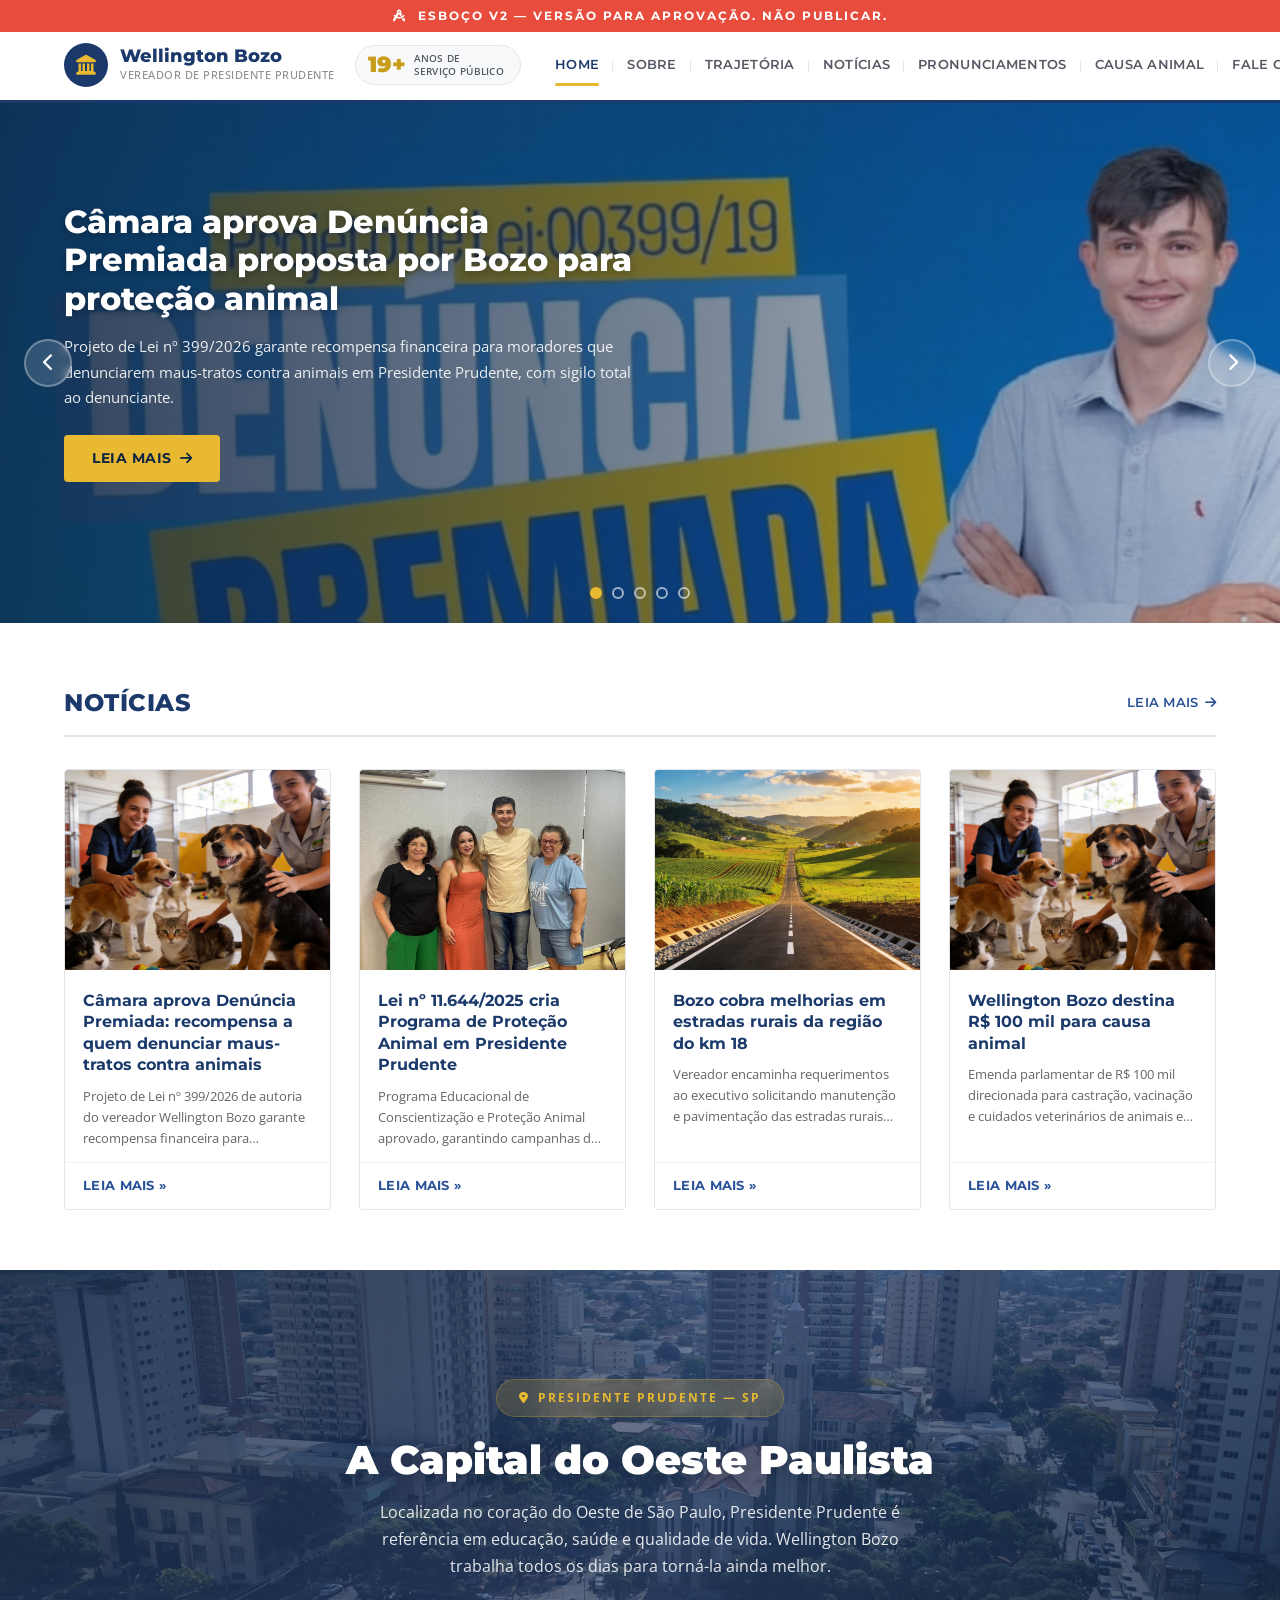
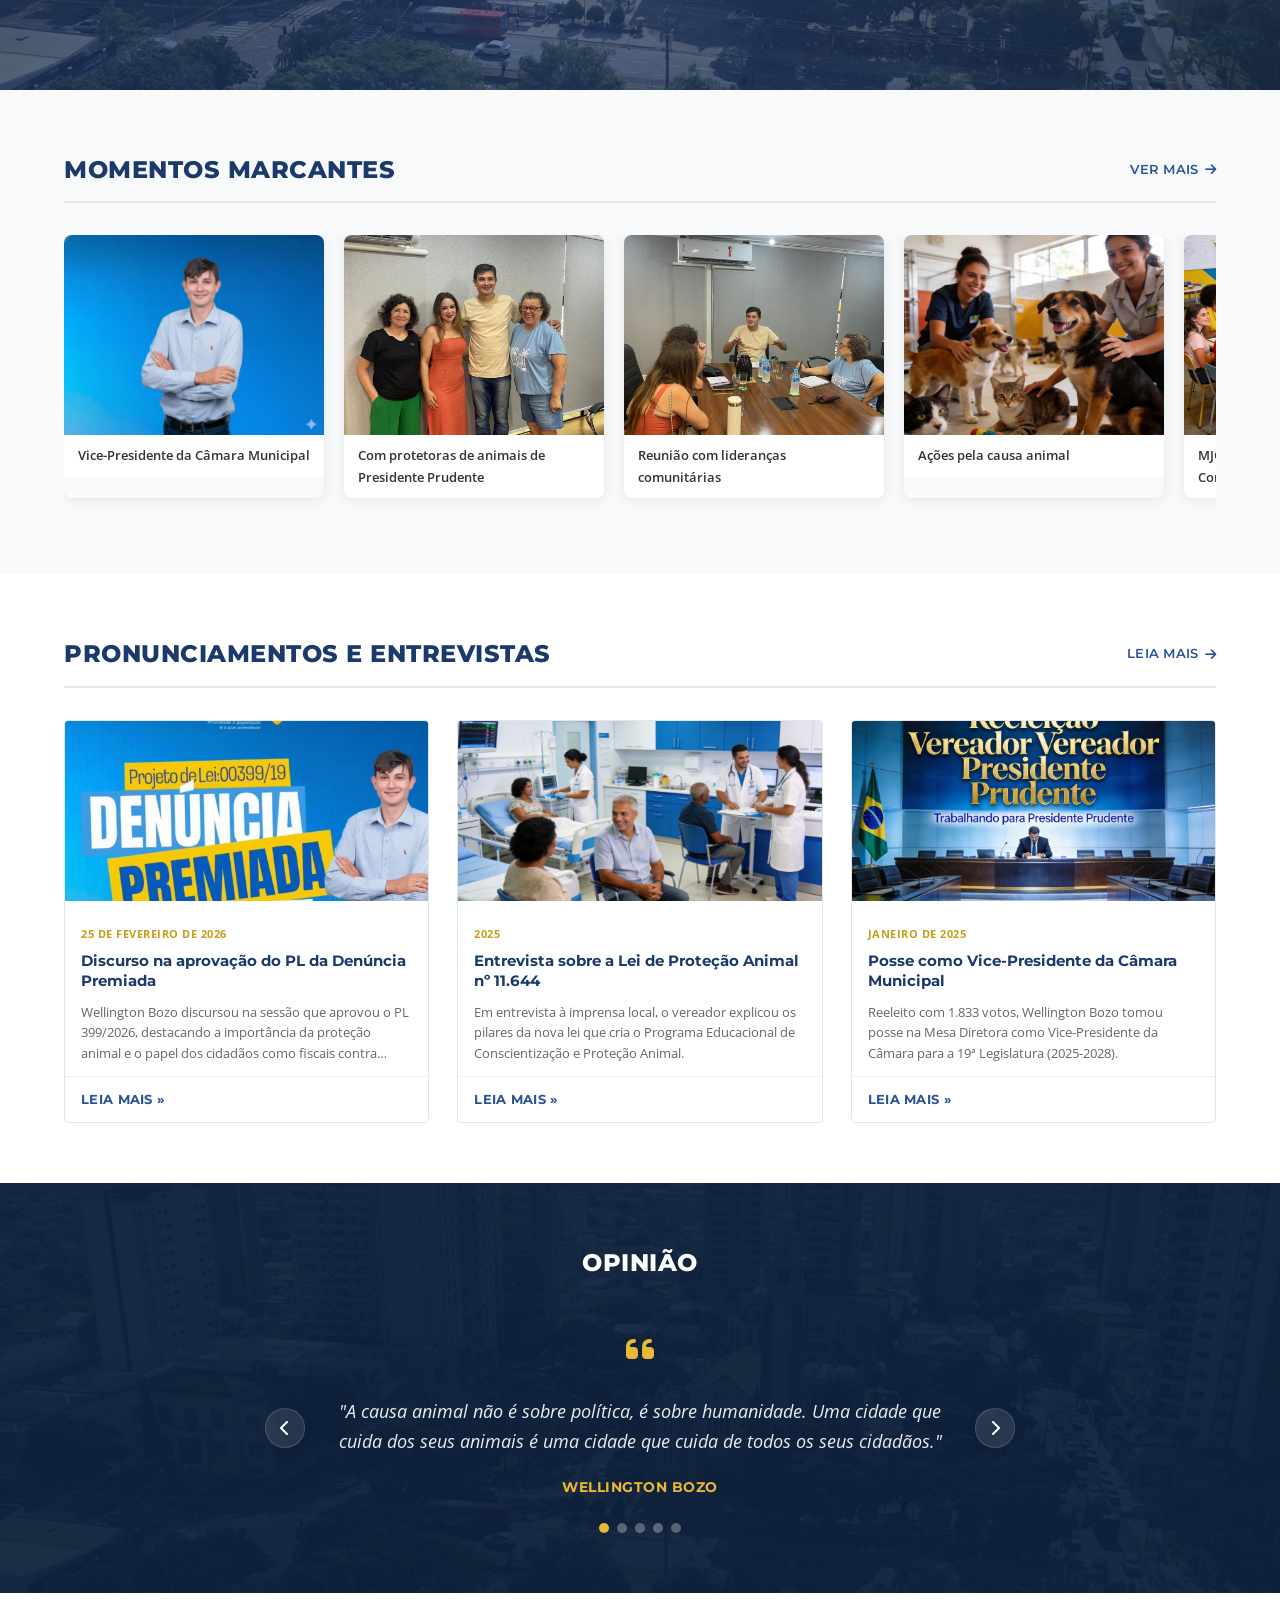
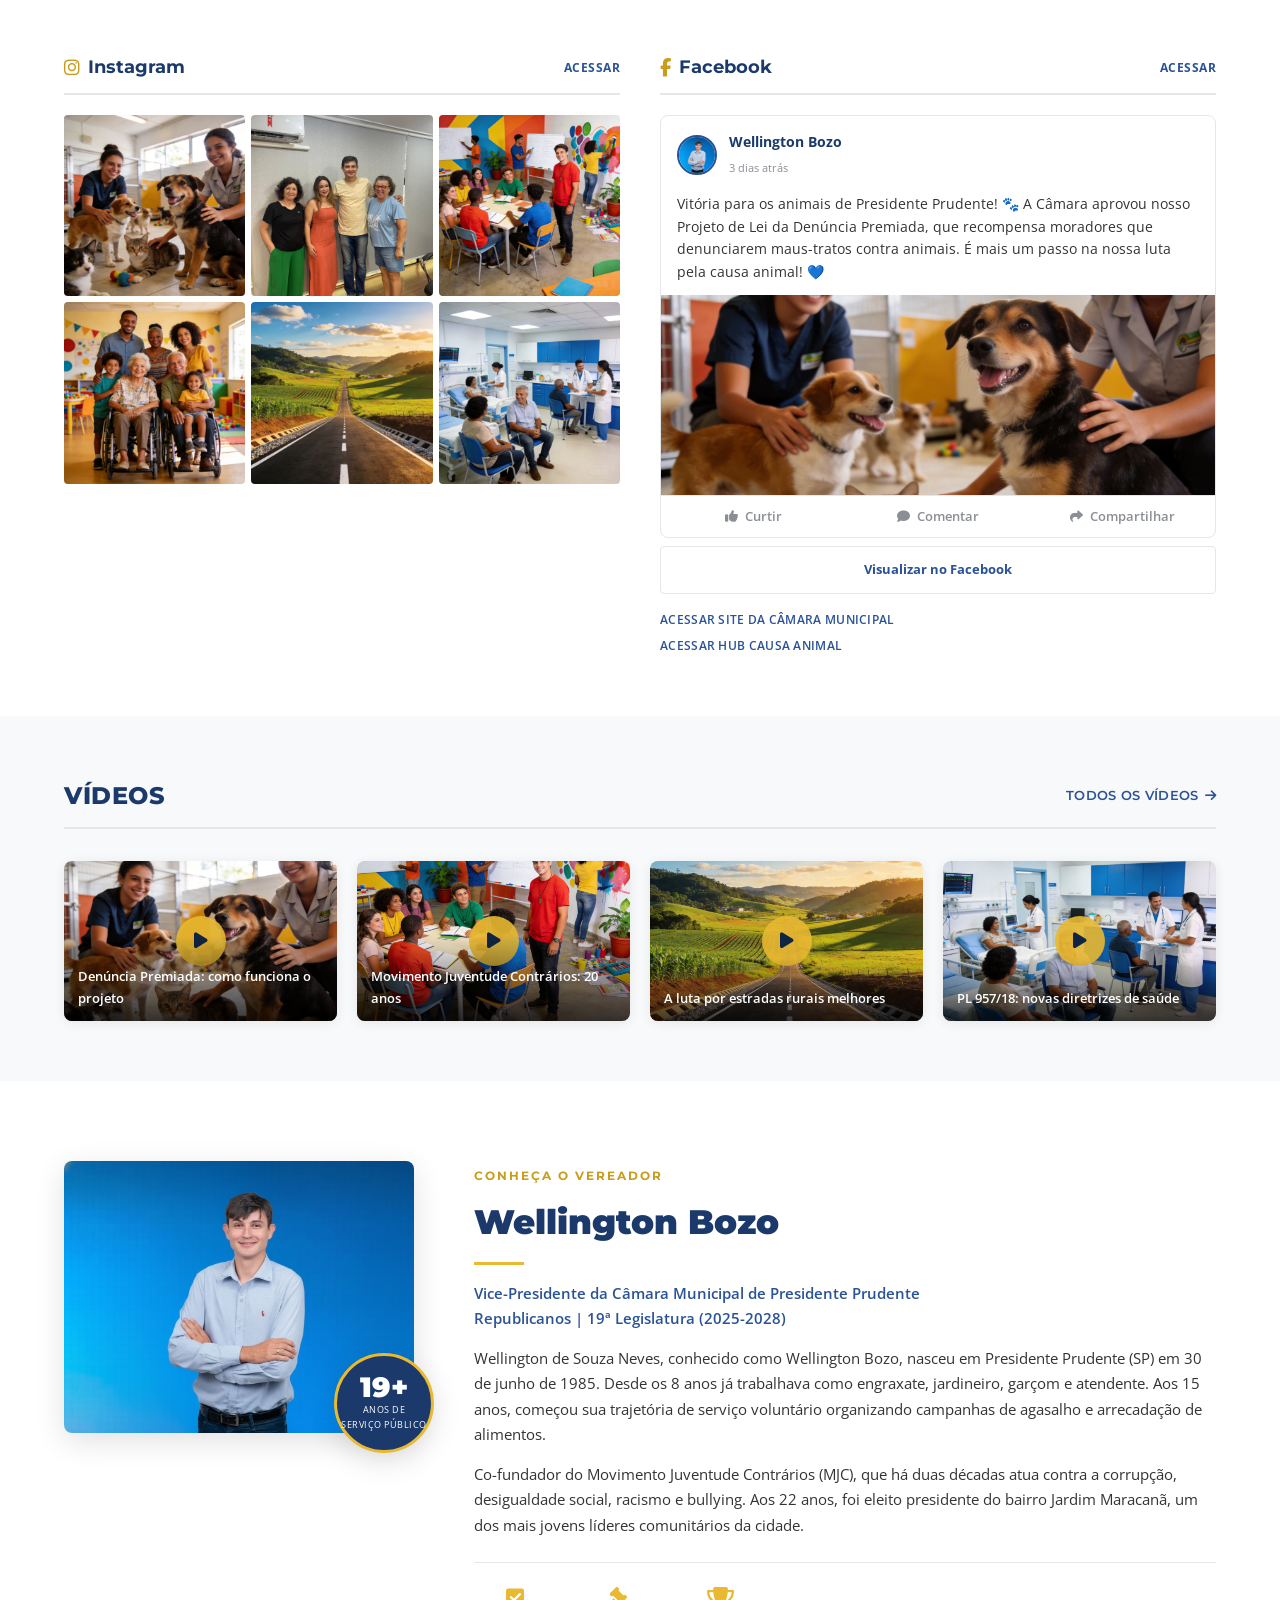
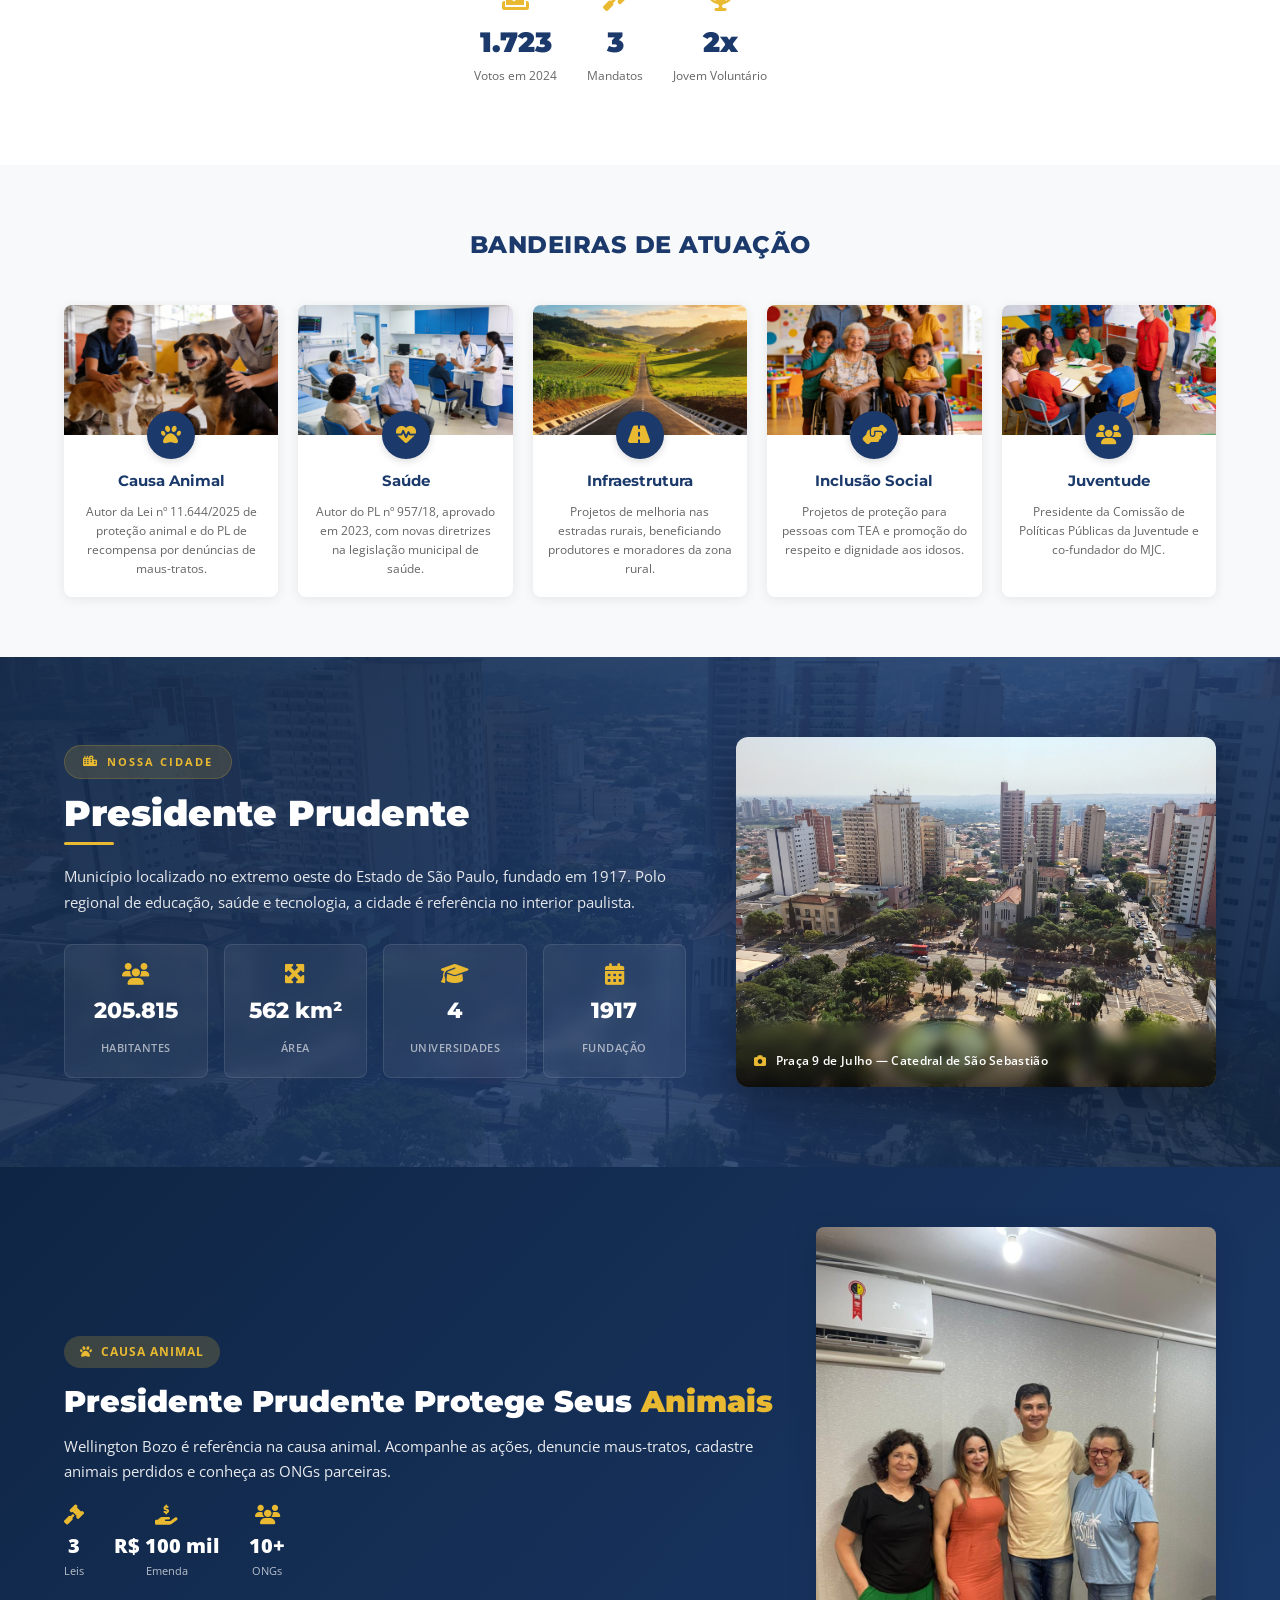
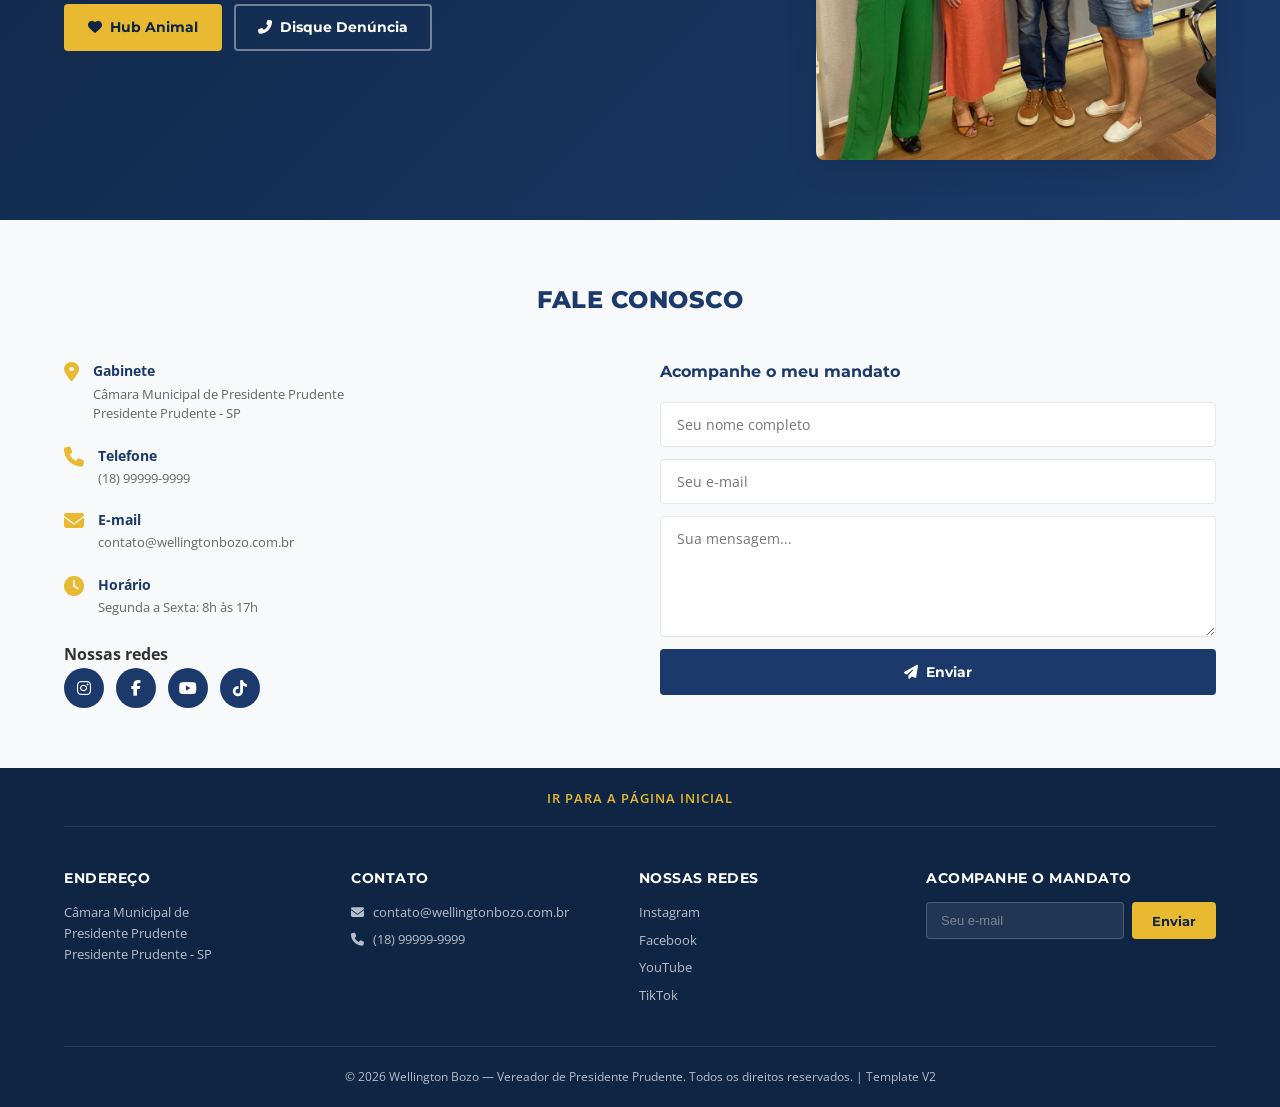
==== commit 6adb10b2: "fix: corrigir share buttons, add 4o card noticias, ajustar grid responsivo - Corrigir URLs do Facebo" ====
--- a/index.html
+++ b/index.html
@@ -168,6 +168,17 @@
                     <div class="noticia-card-body">
                         <h3>Bozo cobra melhorias em estradas rurais da região do km 18</h3>
                         <p>Vereador encaminha requerimentos ao executivo solicitando manutenção e pavimentação das estradas rurais que beneficiam produtores e moradores da zona rural.</p>
+                    </div>
+                    <span class="noticia-card-link">Leia mais &raquo;</span>
+                </a>
+                <!-- Card 4 -->
+                <a href="noticia-emenda-animal.html" class="noticia-card">
+                    <div class="noticia-card-img">
+                        <img src="images/causa-animal.jpg" alt="R$ 100 mil para causa animal" loading="lazy">
+                    </div>
+                    <div class="noticia-card-body">
+                        <h3>Wellington Bozo destina R$ 100 mil para causa animal</h3>
+                        <p>Emenda parlamentar de R$ 100 mil direcionada para castração, vacinação e cuidados veterinários de animais em situação de abandono no município.</p>
                     </div>
                     <span class="noticia-card-link">Leia mais &raquo;</span>
                 </a>
--- a/css/style-v2.css
+++ b/css/style-v2.css
@@ -265,7 +265,7 @@
    NOTÍCIAS — Cards como Aécio
    ======================================== */
 .noticias-section { padding: 60px 0; background: var(--white); }
-.noticias-grid { display: grid; grid-template-columns: repeat(3, 1fr); gap: 28px; }
+.noticias-grid { display: grid; grid-template-columns: repeat(4, 1fr); gap: 28px; }
 
 .noticia-card {
     display: flex; flex-direction: column;
@@ -1098,6 +1098,7 @@
 @media (max-width: 1100px) {
     .header-stamp { display: none; }
     .header-nav-link { padding: 8px 10px; font-size: 12px; }
+    .noticias-grid { grid-template-columns: repeat(2, 1fr); }
     .sobre-layout { grid-template-columns: 280px 1fr; gap: 40px; }
     .bandeiras-row { grid-template-columns: repeat(3, 1fr); }
     .videos-grid { grid-template-columns: repeat(2, 1fr); }
